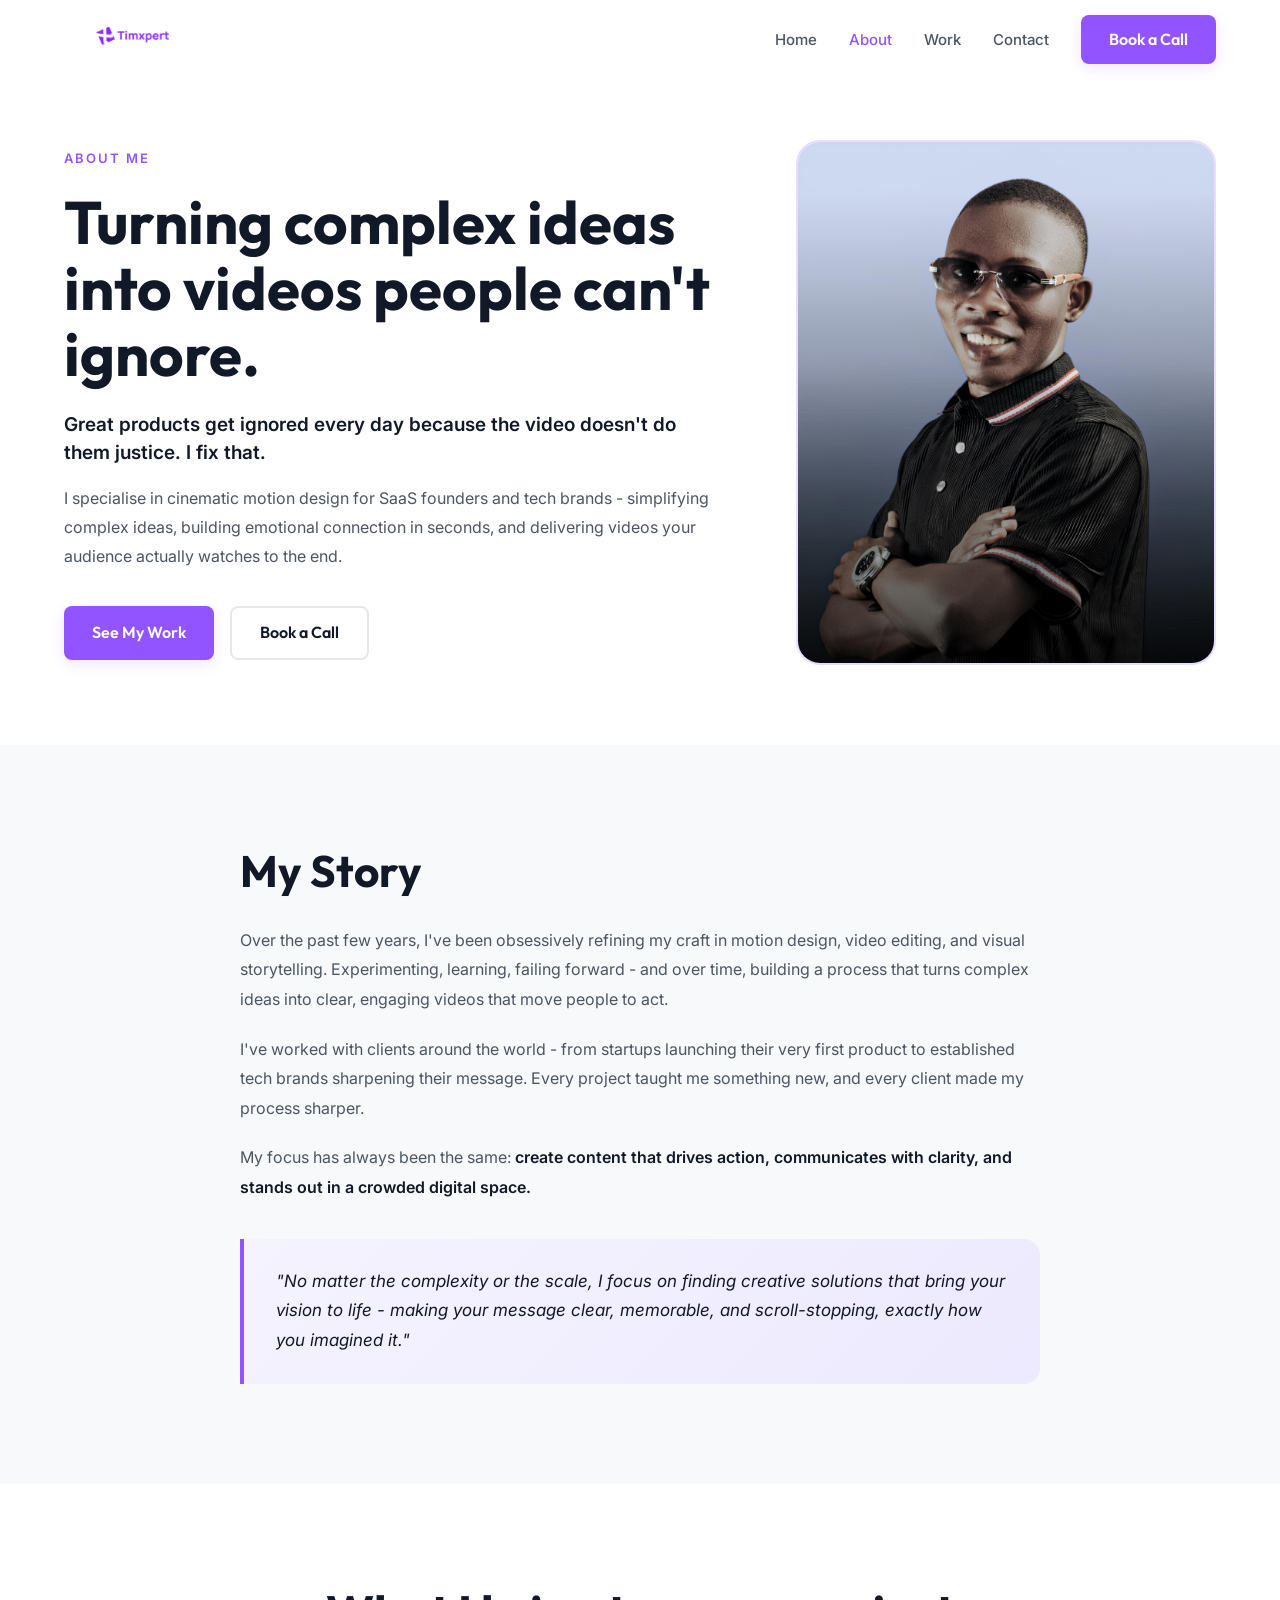
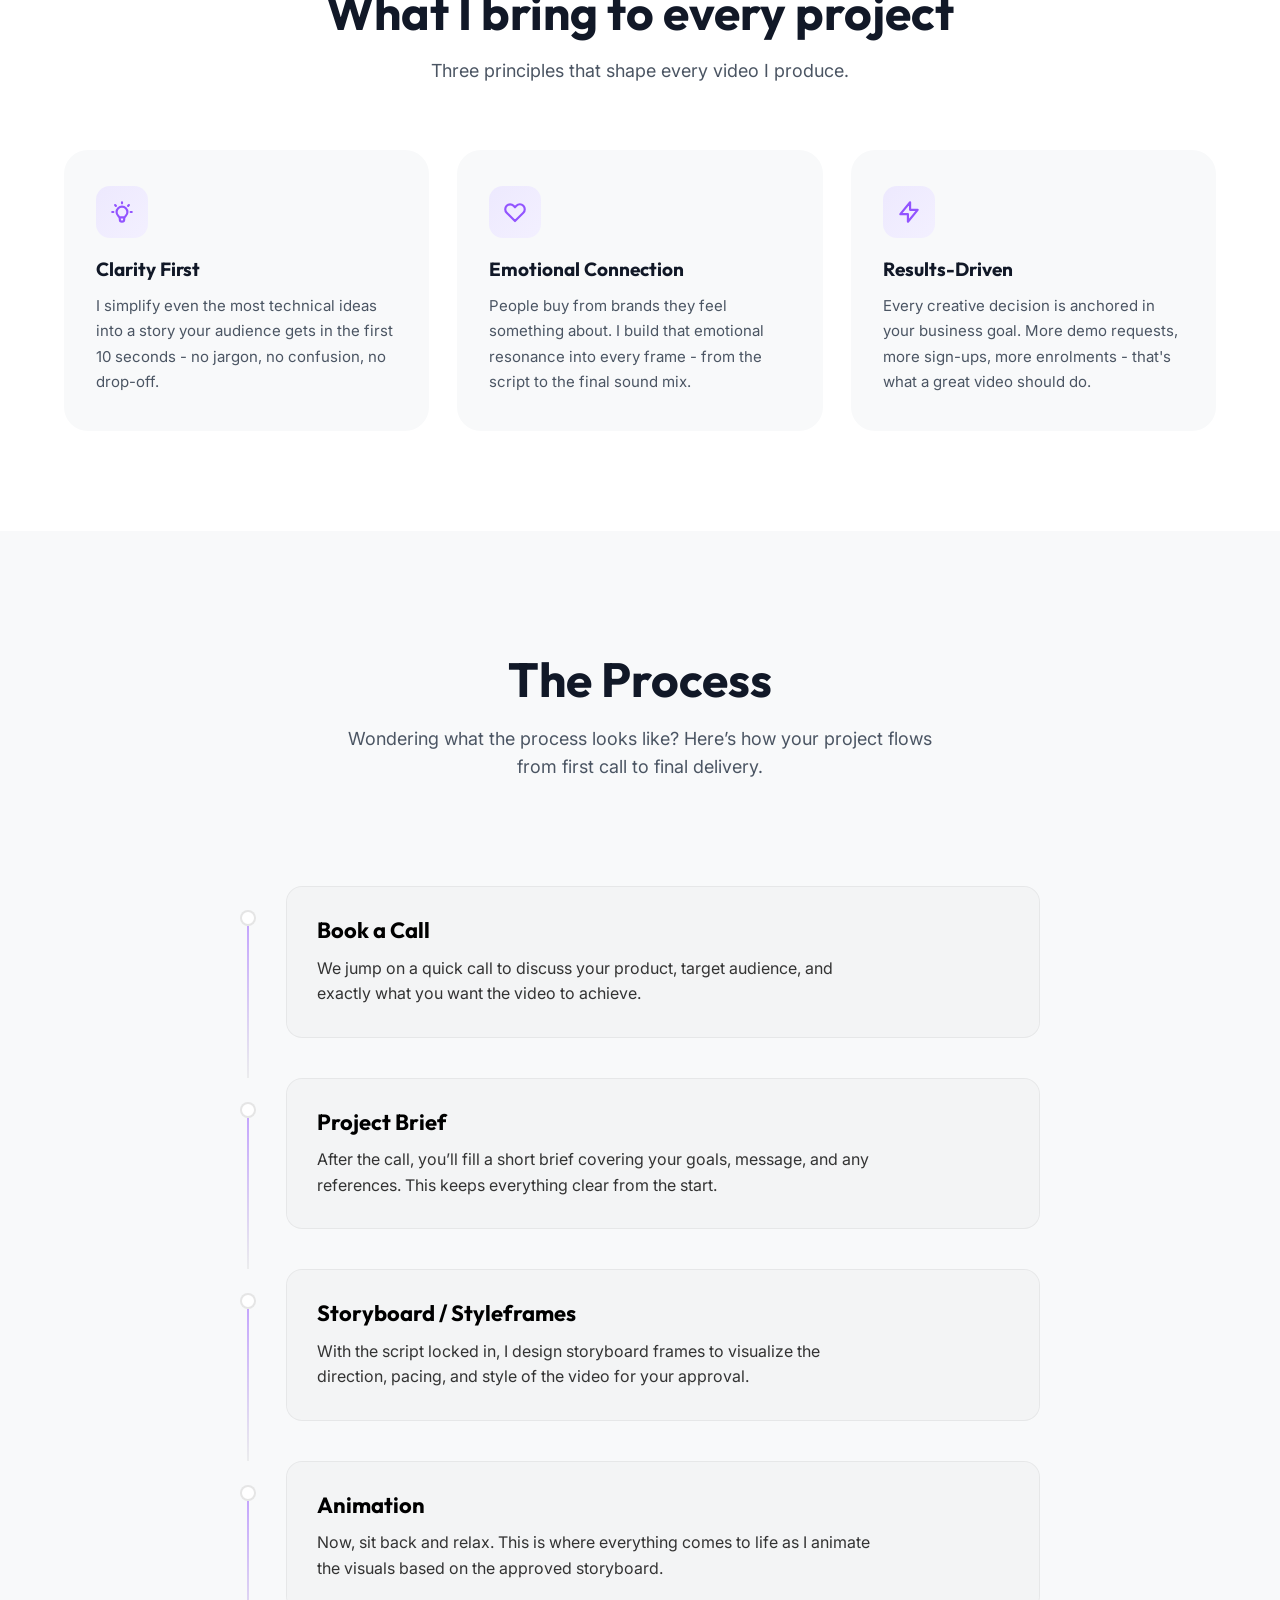
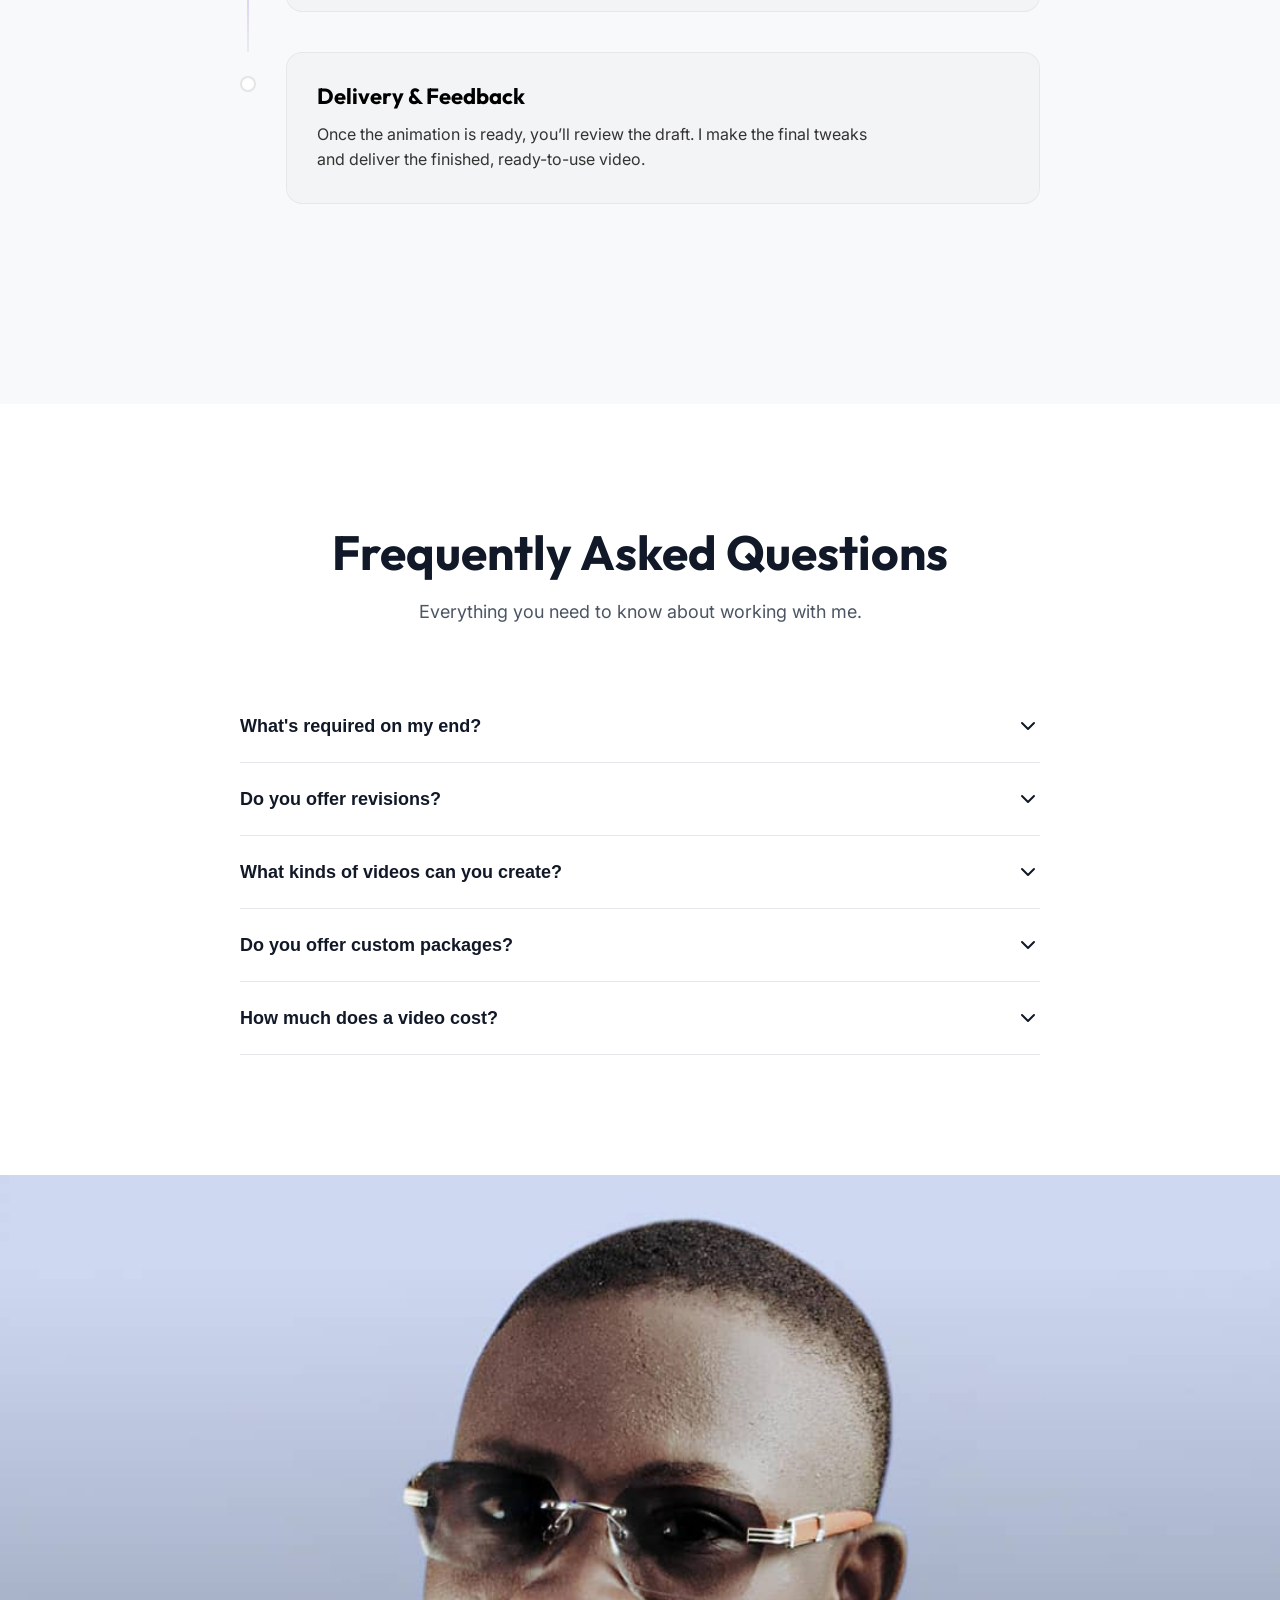
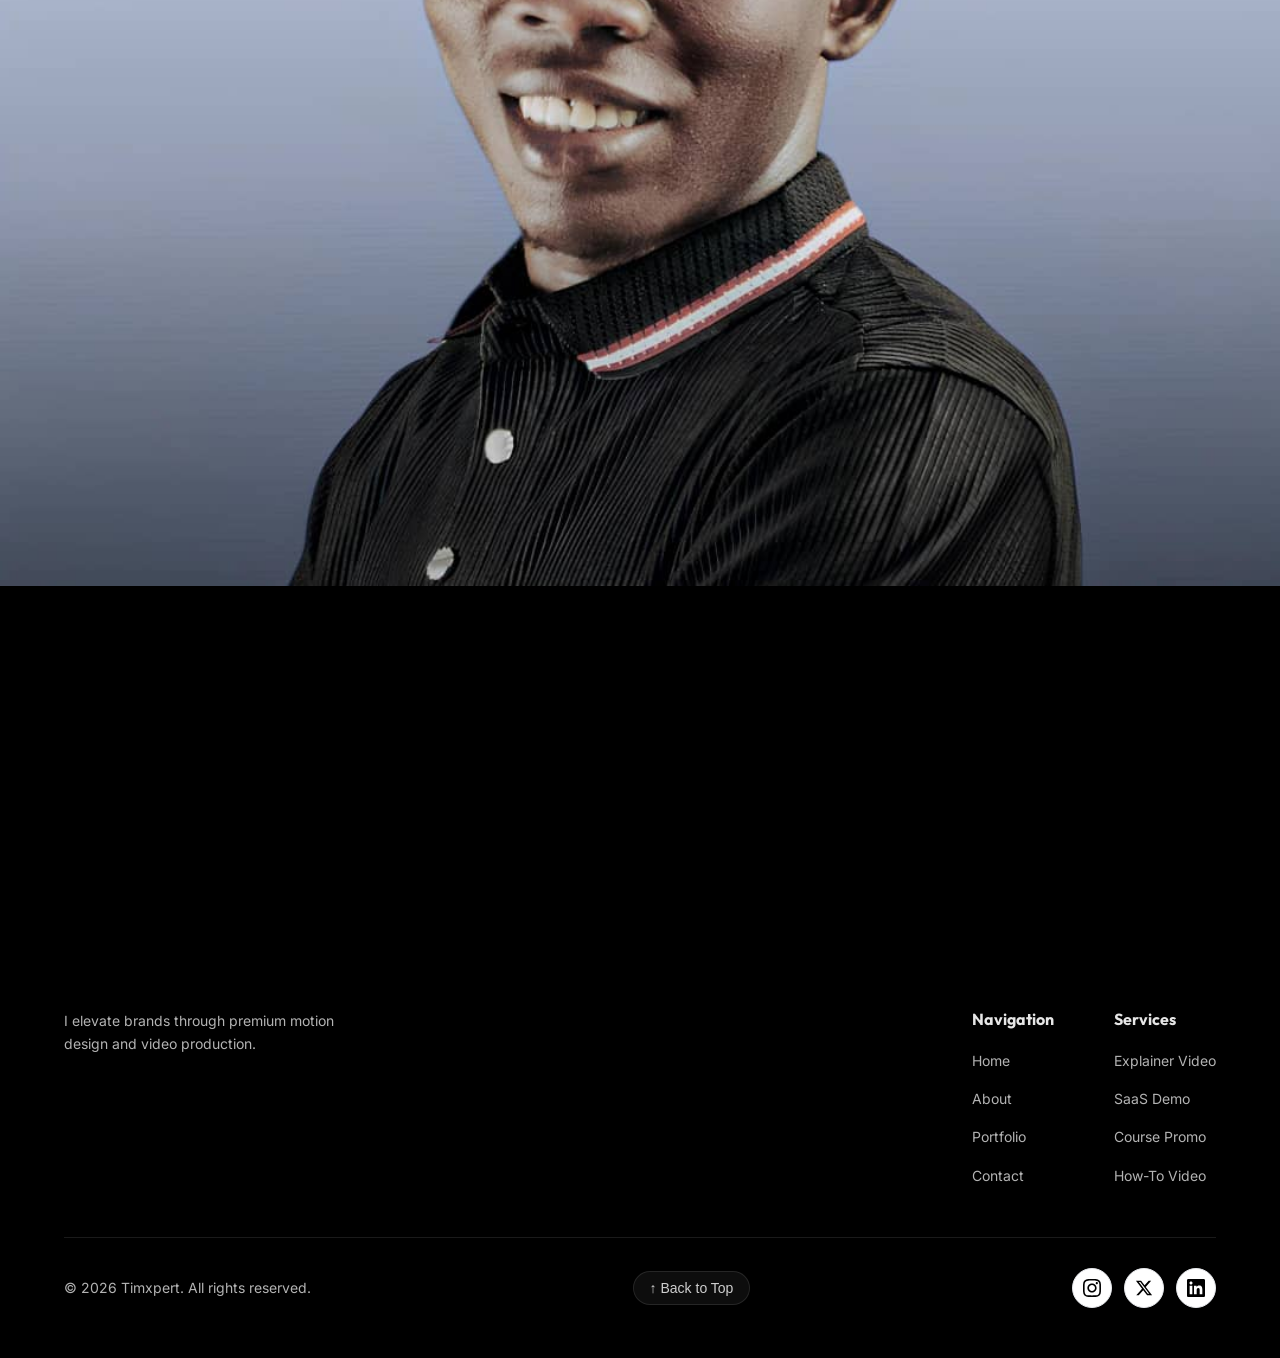
==== about.html @ 8e38a73e "hero, footer" ====
<!DOCTYPE html>
<html lang="en">
<head>
  <meta charset="UTF-8">
  <meta name="viewport" content="width=device-width, initial-scale=1.0">
  <meta name="description" content="About | Timxpert - I help SaaS founders and tech brands simplify their ideas through cinematic motion design.">
  <title>About | Timxpert</title>
  <link rel="preconnect" href="https://fonts.googleapis.com">
  <link rel="preconnect" href="https://fonts.gstatic.com" crossorigin>
  <link href="https://fonts.googleapis.com/css2?family=Inter:wght@300;400;500;600&family=Outfit:wght@400;500;700;800&display=swap" rel="stylesheet">
  <link rel="stylesheet" href="style.css">
  <link rel="stylesheet" href="about.css">
</head>
<body>

  <!-- Navigation -->
  <nav class="navbar">
    <div class="container nav-container">
      <a href="index.html" class="logo">
        <img src="assets/logo.png" alt="Timxpert" class="logo-img" onerror="this.style.display='none'; this.nextElementSibling.style.display='inline'">
        <span style="display:none">Tim<span class="text-accent">xpert</span></span>
      </a>
      <div class="nav-links">
        <a href="index.html" class="nav-link">Home</a>
        <a href="about.html" class="nav-link active">About</a>
        <a href="portfolio.html" class="nav-link">Work</a>
        <a href="index.html#contact" class="nav-link">Contact</a>
        <a href="https://cal.com/timxpert-bn7l0a/meet.google.com-sbx-njmp-gyq" target="_blank" rel="noopener" class="btn btn-primary">Book a Call</a>
      </div>
      <button class="nav-toggle" aria-label="Toggle navigation">
        <span></span><span></span><span></span>
      </button>
    </div>
  </nav>

  <!-- Mobile Nav -->
  <div class="mobile-nav-overlay">
    <div class="mobile-nav-links">
      <a href="index.html" class="nav-link">Home</a>
      <a href="about.html" class="nav-link active">About</a>
      <a href="portfolio.html" class="nav-link">Work</a>
      <a href="index.html#contact" class="nav-link">Contact</a>
      <a href="https://cal.com/timxpert-bn7l0a/meet.google.com-sbx-njmp-gyq" target="_blank" rel="noopener" class="btn btn-primary">Book a Call</a>
    </div>
  </div>

  <!-- ── Hero ── -->
  <section class="ab-hero">
    <div class="container">
      <div class="ab-hero__grid">

        <!-- Left: Copy -->
        <div class="ab-hero__left fade-in-up">
          <p class="ab-overline">About Me</p>
          <h1>Turning complex ideas into videos people can't ignore.</h1>
          <p class="ab-lead">Great products get ignored every day because the video doesn't do them justice. I fix that.</p>
          <p class="ab-body">I specialise in cinematic motion design for SaaS founders and tech brands - simplifying complex ideas, building emotional connection in seconds, and delivering videos your audience actually watches to the end.</p>
          <div class="ab-cta-row">
            <a href="portfolio.html" class="btn btn-primary">See My Work</a>
            <a href="https://cal.com/timxpert-bn7l0a/meet.google.com-sbx-njmp-gyq" target="_blank" rel="noopener" class="btn btn-outline">Book a Call</a>
          </div>
        </div>

        <!-- Right: Visual card -->
        <div class="ab-hero__right fade-in-up">
          <div class="ab-photo-frame">
            <img src="assets/me.jpeg" alt="Timothy Goodness" style="width: 100%; aspect-ratio: 4/5; object-fit: cover; border-radius: 24px; border: 2px solid rgba(146,84,255,0.2);">

          </div>
        </div>

      </div>
    </div>
  </section>

  <!-- ── Story Section ── -->
  <section class="ab-story">
    <div class="container">
      <div class="ab-story__grid">


        <!-- Story text -->
        <div class="ab-story__text fade-in-up">
          <h2>My Story</h2>

          <p>Over the past few years, I've been obsessively refining my craft in motion design, video editing, and visual storytelling. Experimenting, learning, failing forward - and over time, building a process that turns complex ideas into clear, engaging videos that move people to act.</p>

          <p>I've worked with clients around the world - from startups launching their very first product to established tech brands sharpening their message. Every project taught me something new, and every client made my process sharper.</p>

          <p>My focus has always been the same: <strong>create content that drives action, communicates with clarity, and stands out in a crowded digital space.</strong></p>

          <div class="ab-quote">
            <blockquote>"No matter the complexity or the scale, I focus on finding creative solutions that bring your vision to life - making your message clear, memorable, and scroll-stopping, exactly how you imagined it."</blockquote>
          </div>
        </div>

      </div>
    </div>
  </section>

  <!-- ── What I Bring ── -->
  <section class="ab-values">
    <div class="container">
      <div class="section-header fade-in-up">
        <h2>What I bring to every project</h2>
        <p>Three principles that shape every video I produce.</p>
      </div>
      <div class="ab-values__grid">

        <div class="ab-value-card fade-in-up">
          <div class="ab-value-icon">
            <svg xmlns="http://www.w3.org/2000/svg" fill="none" viewBox="0 0 24 24" stroke="currentColor" stroke-width="2"><path stroke-linecap="round" stroke-linejoin="round" d="M9.663 17h4.673M12 3v1m6.364 1.636l-.707.707M21 12h-1M4 12H3m3.343-5.657l-.707-.707m2.828 9.9a5 5 0 117.072 0l-.548.547A3.374 3.374 0 0014 18.469V19a2 2 0 11-4 0v-.531c0-.895-.356-1.754-.988-2.386l-.548-.547z"/></svg>
          </div>
          <h3>Clarity First</h3>
          <p>I simplify even the most technical ideas into a story your audience gets in the first 10 seconds - no jargon, no confusion, no drop-off.</p>
        </div>

        <div class="ab-value-card fade-in-up">
          <div class="ab-value-icon">
            <svg xmlns="http://www.w3.org/2000/svg" fill="none" viewBox="0 0 24 24" stroke="currentColor" stroke-width="2"><path stroke-linecap="round" stroke-linejoin="round" d="M4.318 6.318a4.5 4.5 0 000 6.364L12 20.364l7.682-7.682a4.5 4.5 0 00-6.364-6.364L12 7.636l-1.318-1.318a4.5 4.5 0 00-6.364 0z"/></svg>
          </div>
          <h3>Emotional Connection</h3>
          <p>People buy from brands they feel something about. I build that emotional resonance into every frame - from the script to the final sound mix.</p>
        </div>

        <div class="ab-value-card fade-in-up">
          <div class="ab-value-icon">
            <svg xmlns="http://www.w3.org/2000/svg" fill="none" viewBox="0 0 24 24" stroke="currentColor" stroke-width="2"><path stroke-linecap="round" stroke-linejoin="round" d="M13 10V3L4 14h7v7l9-11h-7z"/></svg>
          </div>
          <h3>Results-Driven</h3>
          <p>Every creative decision is anchored in your business goal. More demo requests, more sign-ups, more enrolments - that's what a great video should do.</p>
        </div>

      </div>
    </div>
  </section>

  <!-- ── Process ── -->
  <section class="section ab-process">
    <div class="container">
      <div class="section-header fade-in-up">
        <h2>The Process</h2>
        <p>Wondering what the process looks like? Here’s how your project flows from first call to final delivery.</p>
      </div>
      <div class="premium-process">
        <div class="process-step fade-in-up" style="animation-delay: 0.1s;">
          <div class="step-line"></div>
          <div class="step-dot"></div>
          <div class="step-content">
            <h3>Book a Call</h3>
            <p>We jump on a quick call to discuss your product, target audience, and exactly what you want the video to achieve.</p>
          </div>
        </div>
        <div class="process-step fade-in-up" style="animation-delay: 0.2s;">
          <div class="step-line"></div>
          <div class="step-dot"></div>
          <div class="step-content">
            <h3>Project Brief</h3>
            <p>After the call, you’ll fill a short brief covering your goals, message, and any references. This keeps everything clear from the start.</p>
          </div>
        </div>
        <div class="process-step fade-in-up" style="animation-delay: 0.3s;">
          <div class="step-line"></div>
          <div class="step-dot"></div>
          <div class="step-content">
            <h3>Storyboard / Styleframes</h3>
            <p>With the script locked in, I design storyboard frames to visualize the direction, pacing, and style of the video for your approval.</p>
          </div>
        </div>
        <div class="process-step fade-in-up" style="animation-delay: 0.4s;">
          <div class="step-line"></div>
          <div class="step-dot"></div>
          <div class="step-content">
            <h3>Animation</h3>
            <p>Now, sit back and relax. This is where everything comes to life as I animate the visuals based on the approved storyboard.</p>
          </div>
        </div>
        <div class="process-step fade-in-up" style="animation-delay: 0.5s;">
          <div class="step-line" style="display: none;"></div>
          <div class="step-dot"></div>
          <div class="step-content">
            <h3>Delivery & Feedback</h3>
            <p>Once the animation is ready, you’ll review the draft. I make the final tweaks and deliver the finished, ready-to-use video.</p>
          </div>
        </div>
      </div>
    </div>
  </section>

  <!-- ======================== FAQ ======================== -->
  <section class="section faq-section" id="faq">
    <div class="container">
      <div class="section-header fade-in-up">
        <h2>Frequently Asked Questions</h2>
        <p>Everything you need to know about working with me.</p>
      </div>
      <div class="faq-accordion fade-in-up">
        
        <div class="faq-item">
          <button class="faq-question">
            <span>What's required on my end?</span>
            <svg xmlns="http://www.w3.org/2000/svg" viewBox="0 0 24 24" fill="none" stroke="currentColor" stroke-width="2" stroke-linecap="round" stroke-linejoin="round" class="faq-icon"><polyline points="6 9 12 15 18 9"></polyline></svg>
          </button>
          <div class="faq-answer">
            <ul>
              <li>Brand guidelines (logo, fonts, colors, etc.)</li>
              <li>Figma files including necessary UI elements</li>
              <li>Clear feedback during reviews</li>
              <li>Video references (if you have specific styles in mind)</li>
            </ul>
          </div>
        </div>

        <div class="faq-item">
          <button class="faq-question">
            <span>Do you offer revisions?</span>
            <svg xmlns="http://www.w3.org/2000/svg" viewBox="0 0 24 24" fill="none" stroke="currentColor" stroke-width="2" stroke-linecap="round" stroke-linejoin="round" class="faq-icon"><polyline points="6 9 12 15 18 9"></polyline></svg>
          </button>
          <div class="faq-answer">
            <p>Yes! I believe in collaboration and refining the work to match your vision. Each project includes a set number of revision rounds, which we’ll define in the project scope.</p>
          </div>
        </div>

        <div class="faq-item">
          <button class="faq-question">
            <span>What kinds of videos can you create?</span>
            <svg xmlns="http://www.w3.org/2000/svg" viewBox="0 0 24 24" fill="none" stroke="currentColor" stroke-width="2" stroke-linecap="round" stroke-linejoin="round" class="faq-icon"><polyline points="6 9 12 15 18 9"></polyline></svg>
          </button>
          <div class="faq-answer">
            <p>I work on a variety of videos, but some of the most requested are:</p>
            <ul>
              <li>Explainer videos</li>
              <li>Product demos</li>
              <li>Product launches</li>
              <li>Course promos</li>
              <li>How-to videos</li>
            </ul>
          </div>
        </div>

        <div class="faq-item">
          <button class="faq-question">
            <span>Do you offer custom packages?</span>
            <svg xmlns="http://www.w3.org/2000/svg" viewBox="0 0 24 24" fill="none" stroke="currentColor" stroke-width="2" stroke-linecap="round" stroke-linejoin="round" class="faq-icon"><polyline points="6 9 12 15 18 9"></polyline></svg>
          </button>
          <div class="faq-answer">
            <p>Absolutely. For projects with 3+ videos or ongoing collaboration, I offer custom packages designed around your needs. Reach out to me and I'll build something that works for you.</p>
          </div>
        </div>

        <div class="faq-item">
          <button class="faq-question">
            <span>How much does a video cost?</span>
            <svg xmlns="http://www.w3.org/2000/svg" viewBox="0 0 24 24" fill="none" stroke="currentColor" stroke-width="2" stroke-linecap="round" stroke-linejoin="round" class="faq-icon"><polyline points="6 9 12 15 18 9"></polyline></svg>
          </button>
          <div class="faq-answer">
            <p>Every project is different. Most clients invest between $200 and $500 depending on deliverables and turnaround. You'll get a transparent quote after our first call, no surprises.</p>
          </div>
        </div>

      </div>
    </div>
  </section>


  <!-- ======================== NEW UNIFIED FOOTER ======================== -->
  <footer id="contact" style="background-color: #000000; padding-bottom: 50px; text-align: center; position: relative;">

    <!-- Big Profile Image (Pan Effect) -->
    <div class="fade-in-up" style="width: 100%; position: relative; overflow: hidden; margin-bottom: 80px; background-color: #000000;">
      <img src="assets/footer%20image.jpeg" alt="Timothy" class="footer-me-img" loading="lazy"
        style="width: 100%; height: auto; display: block; transform-origin: center; will-change: transform;">
    </div>

    <div class="container" style="background-color: #000000; position: relative; z-index: 10;">

      <!-- CTA Text -->
      <h2 class="fade-in-up"
        style="font-size: clamp(36px, 5vw, 64px); letter-spacing: -0.02em; margin-bottom: 16px; color: rgba(255,255,255,0.9);">
        Let's make some magic</h2>
      <p class="fade-in-up"
        style="font-size: 18px; color: rgba(255,255,255,0.7); max-width: 600px; margin: 0 auto 40px; line-height: 1.6;">
        Have a product worth showing? Let's make a video that gets it the attention it deserves.
      </p>

      <a href="https://cal.com/timxpert-bn7l0a/meet.google.com-sbx-njmp-gyq" target="_blank" rel="noopener"
        class="btn btn-primary fade-in-up"
        style="font-size: 16px; padding: 14px 32px; margin-bottom: 100px; display: inline-flex;">Book a Call</a>

      <!-- Footer Links / Bottom row -->
      <div class="footer-bottom-flex"
        style="display: flex; justify-content: space-between; align-items: flex-start; text-align: left; flex-wrap: wrap; gap: 40px;">

        <div class="footer-brand" style="flex: 1; min-width: 250px;">

          <p style="color: rgba(255,255,255,0.7); font-size: 14px; max-width: 300px;">I elevate brands through premium
            motion design and video production.</p>
        </div>

        <div style="display: flex; gap: 60px; flex-wrap: wrap;">
          <div class="footer-links-col">
            <h4 class="footer-heading" style="font-size: 16px; margin-bottom: 20px; color: rgba(255,255,255,0.9);">
              Navigation</h4>
            <div class="footer-links" style="display: flex; flex-direction: column; gap: 16px; font-size: 14px;">
              <a href="index.html" style="color: rgba(255,255,255,0.7); text-decoration: none; transition: color 0.2s;">Home</a>
              <a href="about.html" style="color: rgba(255,255,255,0.7); text-decoration: none; transition: color 0.2s;">About</a>
              <a href="portfolio.html" style="color: rgba(255,255,255,0.7); text-decoration: none; transition: color 0.2s;">Portfolio</a>
              <a href="index.html#contact" style="color: rgba(255,255,255,0.7); text-decoration: none; transition: color 0.2s;">Contact</a>
            </div>
          </div>
          <div class="footer-links-col">
            <h4 class="footer-heading" style="font-size: 16px; margin-bottom: 20px; color: rgba(255,255,255,0.9);">
              Services</h4>
            <div class="footer-links" style="display: flex; flex-direction: column; gap: 16px; font-size: 14px;">
              <a href="index.html#services" style="color: rgba(255,255,255,0.7); text-decoration: none; transition: color 0.2s;">Explainer Video</a>
              <a href="index.html#services" style="color: rgba(255,255,255,0.7); text-decoration: none; transition: color 0.2s;">SaaS Demo</a>
              <a href="index.html#services" style="color: rgba(255,255,255,0.7); text-decoration: none; transition: color 0.2s;">Course Promo</a>
              <a href="index.html#services" style="color: rgba(255,255,255,0.7); text-decoration: none; transition: color 0.2s;">How-To Video</a>
            </div>
          </div>
        </div>

      </div>

      <!-- Copyright and Socials and Back to top -->
      <div style="display: flex; justify-content: space-between; align-items: center; margin-top: 50px; padding-top: 30px; flex-wrap: wrap; gap: 20px; border-top: 1px solid rgba(255,255,255,0.1);">
        <p style="color: rgba(255,255,255,0.7); font-size: 14px; margin: 0;">&copy; 2026 Timxpert. All rights reserved.</p>
        
        <button onclick="window.scrollTo({top: 0, behavior: 'smooth'})" 
          style="background: rgba(255,255,255,0.05); border: 1px solid rgba(255,255,255,0.1); color: rgba(255,255,255,0.8); padding: 8px 16px; border-radius: 20px; cursor: pointer; font-size: 14px; transition: all 0.3s; margin: 0 auto;"
          onmouseover="this.style.background='rgba(255,255,255,0.1)'; this.style.color='#fff';" 
          onmouseout="this.style.background='rgba(255,255,255,0.05)'; this.style.color='rgba(255,255,255,0.8)';">
          &uarr; Back to Top
        </button>

        <div class="social-links" style="margin-top: 0; display: flex; gap: 12px;">
          <a href="https://www.instagram.com/timxpert?igsh=cHU3aTluOXQ3M2Jj" target="_blank" rel="noopener" class="social-link" style="width: 40px; height: 40px; border-radius: 50%; background: #ffffff; border: 1px solid var(--border-color); display: flex; align-items: center; justify-content: center; color: #000000; transition: all 0.3s;">
            <svg xmlns="http://www.w3.org/2000/svg" viewBox="0 0 24 24" fill="currentColor" style="width: 18px; height: 18px;"><path d="M12 2.163c3.204 0 3.584.012 4.85.07 3.252.148 4.771 1.691 4.919 4.919.058 1.265.069 1.645.069 4.849 0 3.205-.012 3.584-.069 4.849-.149 3.225-1.664 4.771-4.919 4.919-1.266.058-1.644.07-4.85.07-3.204 0-3.584-.012-4.849-.07-3.26-.149-4.771-1.699-4.919-4.92-.058-1.265-.07-1.644-.07-4.849 0-3.204.013-3.583.07-4.849.149-3.227 1.664-4.771 4.919-4.919 1.266-.057 1.645-.069 4.849-.069zm0-2.163c-3.259 0-3.667.014-4.947.072-4.358.2-6.78 2.618-6.98 6.98-.059 1.281-.073 1.689-.073 4.948 0 3.259.014 3.668.072 4.948.2 4.358 2.618 6.78 6.98 6.98 1.281.058 1.689.072 4.948.072 3.259 0 3.668-.014 4.948-.072 4.354-.2 6.782-2.618 6.979-6.98.059-1.28.073-1.689.073-4.948 0-3.259-.014-3.667-.072-4.947-.196-4.354-2.617-6.78-6.979-6.98-1.281-.059-1.69-.073-4.949-.073zm0 5.838c-3.403 0-6.162 2.759-6.162 6.162s2.759 6.163 6.162 6.163 6.162-2.759 6.162-6.163c0-3.403-2.759-6.162-6.162-6.162zm0 10.162c-2.209 0-4-1.79-4-4 0-2.209 1.791-4 4-4s4 1.791 4 4c0 2.21-1.791 4-4 4zm6.406-11.845c-.796 0-1.441.645-1.441 1.44s.645 1.44 1.441 1.44c.795 0 1.439-.645 1.439-1.44s-.644-1.44-1.439-1.44z"/></svg>
          </a>
          <a href="https://x.com/timxpert" target="_blank" rel="noopener" class="social-link" style="width: 40px; height: 40px; border-radius: 50%; background: #ffffff; border: 1px solid var(--border-color); display: flex; align-items: center; justify-content: center; color: #000000; transition: all 0.3s;">
            <svg xmlns="http://www.w3.org/2000/svg" viewBox="0 0 24 24" fill="currentColor" style="width: 18px; height: 18px;"><path d="M18.244 2.25h3.308l-7.227 8.26 8.502 11.24H16.17l-5.214-6.817L4.99 21.75H1.68l7.73-8.835L1.254 2.25H8.08l4.713 6.231zm-1.161 17.52h1.833L7.084 4.126H5.117z"/></svg>
          </a>
          <a href="https://www.linkedin.com/in/timothy-goodness-367708274" target="_blank" rel="noopener" class="social-link" style="width: 40px; height: 40px; border-radius: 50%; background: #ffffff; border: 1px solid var(--border-color); display: flex; align-items: center; justify-content: center; color: #000000; transition: all 0.3s;">
            <svg xmlns="http://www.w3.org/2000/svg" viewBox="0 0 24 24" fill="currentColor" style="width: 18px; height: 18px;"><path d="M20.447 20.452h-3.554v-5.569c0-1.328-.027-3.037-1.852-3.037-1.853 0-2.136 1.445-2.136 2.939v5.667H9.351V9h3.414v1.561h.046c.477-.9 1.637-1.85 3.37-1.85 3.601 0 4.267 2.37 4.267 5.455v6.286zM5.337 7.433c-1.144 0-2.063-.926-2.063-2.065 0-1.138.92-2.063 2.063-2.063 1.14 0 2.064.925 2.064 2.063 0 1.139-.925 2.065-2.064 2.065zm1.782 13.019H3.555V9h3.564v11.452zM22.225 0H1.771C.792 0 0 .774 0 1.729v20.542C0 23.227.792 24 1.771 24h20.451C23.2 24 24 23.227 24 22.271V1.729C24 .774 23.2 0 22.222 0h.003z"/></svg>
          </a>
        </div>
      </div>
    </div>
  </footer>

  <script src="script.js"></script>
</body>
</html>
---- style.css ----
:root {
  /* Colors - Light Theme with Purple Accents */
  --bg-primary: #ffffff;
  --bg-secondary: #f8f9fa;
  --bg-tertiary: #f1f3f5;
  --text-primary: #111827;
  --text-secondary: #4b5563;
  --text-muted: #6b7280;
  
  --accent-purple: #9254FF;
  --accent-purple-light: #B47DFF;
  --accent-purple-dark: #6D28D9;
  --accent-glow: rgba(146, 84, 255, 0.15);
  
  --border-color: #e5e7eb;

  /* Typography */
  --font-body: 'Inter', sans-serif;
  --font-heading: 'Outfit', sans-serif;
  
  /* Dimensions & Spacing */
  --nav-height: 80px;
  --container-max-width: 1200px;
  --border-radius-sm: 8px;
  --border-radius-md: 12px;
  --border-radius-lg: 24px;
  
  /* Transitions */
  --transition-fast: 0.2s ease;
  --transition-normal: 0.3s ease;
}

* {
  margin: 0;
  padding: 0;
  box-sizing: border-box;
}

html {
  scroll-behavior: smooth;
}

body {
  font-family: var(--font-body);
  background-color: var(--bg-primary);
  color: var(--text-primary);
  line-height: 1.6;
  overflow-x: hidden;
}

a {
  text-decoration: none;
  color: inherit;
}

img {
  max-width: 100%;
  display: block;
}

ul {
  list-style: none;
}

/* Typography Utilities */
h1, h2, h3, h4, h5, h6 {
  font-family: var(--font-heading);
  font-weight: 700;
  line-height: 1.2;
  color: var(--text-primary);
}

.text-accent {
  color: var(--accent-purple);
}

/* Layout Utilities */
.container {
  max-width: var(--container-max-width);
  margin: 0 auto;
  padding: 0 24px;
}

.section {
  padding: 80px 0;
}

@media (min-width: 768px) {
  .section {
    padding: 120px 0;
  }
}

/* Buttons */
.btn {
  display: inline-flex;
  align-items: center;
  justify-content: center;
  padding: 12px 28px;
  border-radius: 8px;
  font-family: var(--font-heading);
  font-weight: 600;
  font-size: 16px;
  cursor: pointer;
  transition: all var(--transition-normal);
  border: none;
  gap: 8px;
}

.btn-primary {
  background-color: var(--accent-purple);
  color: #ffffff;
  box-shadow: 0 4px 14px var(--accent-glow);
}

.btn-primary:hover {
  background-color: var(--accent-purple-dark);
  transform: translateY(-2px);
  box-shadow: 0 6px 20px rgba(109, 40, 217, 0.25);
}

.btn-outline {
  background-color: transparent;
  color: var(--text-primary);
  border: 2px solid var(--border-color);
}

.btn-outline:hover {
  border-color: var(--accent-purple);
  color: var(--accent-purple);
}

/* Navigation */
.navbar {
  position: fixed;
  top: 0;
  left: 0;
  width: 100%;
  height: var(--nav-height);
  background-color: rgba(255, 255, 255, 0.85);
  backdrop-filter: blur(12px);
  z-index: 1000;
  border-bottom: 1px solid transparent;
  transition: all var(--transition-normal);
}

.navbar.scrolled {
  border-bottom-color: var(--border-color);
  box-shadow: 0 4px 20px rgba(0, 0, 0, 0.05);
}

.nav-container {
  display: flex;
  justify-content: space-between;
  align-items: center;
  height: 100%;
}

.logo {
  font-family: var(--font-heading);
  font-weight: 800;
  font-size: 24px;
  color: var(--text-primary);
  display: flex;
  align-items: center;
  gap: 8px;
}

.logo-img {
  height: 140px;
  width: auto;
  display: block;
  object-fit: contain;
  margin: -50px 0;
}

/* On dark portfolio footer — brighten so logo stays readable */
.footer--dark .logo-img,
.footer .logo--light .logo-img {
  filter: brightness(10) saturate(0);
}

.nav-links {
  display: flex;
  gap: 32px;
  align-items: center;
}

.nav-link {
  font-weight: 500;
  color: var(--text-secondary);
  transition: color var(--transition-fast);
  font-size: 15px;
}

.nav-link:hover, .nav-link.active {
  color: var(--accent-purple);
}

.nav-toggle {
  display: none;
  background: none;
  border: none;
  cursor: pointer;
  width: 24px;
  height: 24px;
  position: relative;
  z-index: 1001;
}

.nav-toggle span {
  display: block;
  width: 100%;
  height: 2px;
  background-color: var(--text-primary);
  transition: all var(--transition-normal);
  position: absolute;
}

.nav-toggle span:nth-child(1) { top: 4px; }
.nav-toggle span:nth-child(2) { top: 11px; }
.nav-toggle span:nth-child(3) { top: 18px; }

.nav-toggle.open span:nth-child(1) {
  top: 11px;
  transform: rotate(45deg);
}

.nav-toggle.open span:nth-child(2) {
  opacity: 0;
}

.nav-toggle.open span:nth-child(3) {
  top: 11px;
  transform: rotate(-45deg);
}

/* Mobile Nav Overlay */
.mobile-nav-overlay {
  position: fixed;
  top: 0;
  left: 0;
  width: 100%;
  height: 100vh;
  background-color: var(--bg-primary);
  z-index: 999;
  display: flex;
  flex-direction: column;
  justify-content: center;
  align-items: center;
  opacity: 0;
  pointer-events: none;
  transition: opacity var(--transition-normal);
}

.mobile-nav-overlay.open {
  opacity: 1;
  pointer-events: auto;
}

.mobile-nav-links {
  display: flex;
  flex-direction: column;
  gap: 32px;
  text-align: center;
}

.mobile-nav-links .nav-link {
  font-size: 24px;
  font-family: var(--font-heading);
}

@media (max-width: 768px) {
  .nav-links {
    display: none;
  }
  .nav-toggle {
    display: block;
  }
}

/* ============================================================
   HERO — Split Screen
   ============================================================ */
.hero-split {
  min-height: 100vh;
  display: flex;
  align-items: center;
  padding-top: var(--nav-height);
  position: relative;
  overflow: hidden;
}

.hero-glow-blob {
  position: absolute;
  top: -100px;
  right: -100px;
  width: 600px;
  height: 600px;
  background: radial-gradient(circle, rgba(146,84,255,0.18) 0%, transparent 70%);
  border-radius: 50%;
  pointer-events: none;
  z-index: 0;
}

.hero-split-grid {
  display: grid;
  grid-template-columns: 1fr 1fr;
  gap: 60px;
  align-items: center;
  position: relative;
  z-index: 1;
  padding-top: 40px;
  padding-bottom: 60px;
}

@media (max-width: 900px) {
  .hero-split-grid {
    grid-template-columns: 1fr;
    text-align: center;
  }
  .hero-cta { justify-content: center; }
  .hero-stats { justify-content: center; }
  .hero-right { display: none; }
}

.hero-tag {
  display: inline-block;
  padding: 6px 16px;
  background-color: rgba(146,84,255,0.1);
  border: 1px solid rgba(146,84,255,0.25);
  border-radius: 100px;
  font-size: 13px;
  font-weight: 600;
  color: var(--accent-purple);
  letter-spacing: 0.5px;
  margin-bottom: 24px;
  text-transform: uppercase;
}

.hero-left h1 {
  font-size: clamp(40px, 5vw, 68px);
  letter-spacing: -0.03em;
  line-height: 1.1;
  margin-bottom: 20px;
}

.hero-left p {
  font-size: 18px;
  color: var(--text-secondary);
  margin-bottom: 36px;
  max-width: 480px;
  line-height: 1.7;
}

.hero-cta {
  display: flex;
  gap: 16px;
  margin-bottom: 48px;
  flex-wrap: wrap;
}

/* Hero Stats */
.hero-stats {
  display: flex;
  align-items: center;
  gap: 24px;
  flex-wrap: wrap;
}

.hero-stat { text-align: left; }

.stat-num {
  display: block;
  font-family: var(--font-heading);
  font-size: 28px;
  font-weight: 800;
  color: var(--text-primary);
  line-height: 1;
}

.stat-label {
  font-size: 13px;
  color: var(--text-muted);
  margin-top: 4px;
  display: block;
}

.hero-stat-divider {
  width: 1px;
  height: 40px;
  background: var(--border-color);
}

/* Hero Right Visual */
.hero-right {
  display: flex;
  justify-content: center;
  align-items: center;
}

.hero-visual-frame {
  position: relative;
  width: 100%;
  max-width: 480px;
}

.hero-video-thumb {
  width: 100%;
  aspect-ratio: 16/9;
  background: linear-gradient(135deg, #1e1b4b 0%, #4c1d95 50%, #7c3aed 100%);
  border-radius: var(--border-radius-lg);
  display: flex;
  flex-direction: column;
  align-items: center;
  justify-content: center;
  gap: 16px;
  box-shadow: 0 30px 60px rgba(109,40,217,0.3), 0 0 0 1px rgba(255,255,255,0.05);
  position: relative;
  overflow: hidden;
}

/* ============================================================
   REEL FRAME — Auto-cycling animation preview
   ============================================================ */
.reel-frame {
  width: 100%;
  aspect-ratio: 16/9;
  border-radius: var(--border-radius-lg);
  overflow: hidden;
  position: relative;
  box-shadow: 0 32px 64px rgba(0,0,0,0.3), 0 0 0 1px rgba(255,255,255,0.06);
}

/* Scenes */
.reel-scene {
  position: absolute;
  inset: 0;
  opacity: 0;
  transition: opacity 0.8s ease;
}

.reel-scene--active {
  opacity: 1;
}

.reel-bg {
  position: absolute;
  inset: 0;
}

/* Animated elements base */
.reel-anim {
  position: absolute;
  inset: 0;
  overflow: hidden;
}

/* Scene 1 — Bars (analytics) */
.ra-bar {
  position: absolute;
  bottom: 30%;
  width: 12%;
  border-radius: 6px 6px 0 0;
  background: rgba(255,255,255,0.3);
  animation: barGrow 2s ease-in-out infinite alternate;
}
.ra-bar--1 { left: 15%; height: 40%; animation-delay: 0s; background: rgba(196,181,253,0.6); }
.ra-bar--2 { left: 30%; height: 65%; animation-delay: 0.2s; background: rgba(167,139,250,0.7); }
.ra-bar--3 { left: 45%; height: 50%; animation-delay: 0.4s; background: rgba(139,92,246,0.8); }
.ra-bar--4 { left: 60%; height: 80%; animation-delay: 0.1s; background: rgba(109,40,217,0.9); }
.ra-circle {
  position: absolute;
  top: 15%;
  right: 15%;
  width: 60px;
  height: 60px;
  border: 3px solid rgba(196,181,253,0.5);
  border-radius: 50%;
  animation: spinSlow 8s linear infinite;
}
@keyframes barGrow {
  0%   { transform: scaleY(0.6); }
  100% { transform: scaleY(1); }
}
@keyframes spinSlow {
  to { transform: rotate(360deg); }
}

/* Scene 2 — Lines (explainer) */
.ra-line {
  position: absolute;
  left: 10%;
  height: 3px;
  border-radius: 2px;
  background: rgba(255,255,255,0.4);
  animation: lineSlide 2.4s ease-in-out infinite alternate;
}
.ra-line--1 { top: 30%; width: 60%; animation-delay: 0s; }
.ra-line--2 { top: 45%; width: 40%; animation-delay: 0.3s; background: rgba(110,231,183,0.7); }
.ra-line--3 { top: 60%; width: 50%; animation-delay: 0.6s; }
.ra-dot {
  position: absolute;
  width: 14px;
  height: 14px;
  border-radius: 50%;
  background: rgba(52,211,153,0.8);
  animation: pulse 1.8s ease-in-out infinite;
}
.ra-dot--1 { top: 28%; left: 68%; animation-delay: 0s; }
.ra-dot--2 { top: 58%; left: 58%; animation-delay: 0.5s; background: rgba(167,243,208,0.9); }
@keyframes lineSlide {
  0%   { transform: translateX(-10px); opacity: 0.5; }
  100% { transform: translateX(0); opacity: 1; }
}
@keyframes pulse {
  0%,100% { transform: scale(1); opacity: 0.8; }
  50%      { transform: scale(1.3); opacity: 1; }
}

/* Scene 3 — Cards (SaaS) */
.ra-card {
  position: absolute;
  border-radius: 10px;
  background: rgba(255,255,255,0.12);
  border: 1px solid rgba(255,255,255,0.2);
  animation: cardFloat 3s ease-in-out infinite alternate;
}
.ra-card--1 { width: 55%; height: 35%; top: 12%; left: 8%; animation-delay: 0s; }
.ra-card--2 { width: 40%; height: 25%; top: 55%; left: 12%; animation-delay: 0.4s; }
.ra-card--3 { width: 30%; height: 40%; top: 25%; right: 8%; animation-delay: 0.2s; }
@keyframes cardFloat {
  0%   { transform: translateY(0); }
  100% { transform: translateY(-8px); }
}

/* Scene 4 — Rings (course) */
.ra-ring {
  position: absolute;
  border-radius: 50%;
  border: 3px solid rgba(255,255,255,0.25);
  animation: ringExpand 3s ease-out infinite;
}
.ra-ring--1 { width: 120px; height: 120px; top: 50%; left: 50%; transform: translate(-50%,-50%); animation-delay: 0s; }
.ra-ring--2 { width: 80px; height: 80px; top: 50%; left: 50%; transform: translate(-50%,-50%); animation-delay: 0.4s; border-color: rgba(249,168,212,0.5); }
.ra-star {
  position: absolute;
  top: 50%;
  left: 50%;
  transform: translate(-50%,-50%);
  width: 36px;
  height: 36px;
  background: rgba(255,255,255,0.9);
  clip-path: polygon(50% 0%,61% 35%,98% 35%,68% 57%,79% 91%,50% 70%,21% 91%,32% 57%,2% 35%,39% 35%);
  animation: starSpin 4s linear infinite;
}
@keyframes ringExpand {
  0%   { transform: translate(-50%,-50%) scale(0.8); opacity: 1; }
  100% { transform: translate(-50%,-50%) scale(1.3); opacity: 0.3; }
}
@keyframes starSpin {
  to { transform: translate(-50%,-50%) rotate(360deg); }
}

/* Scene 5 — Waves (reel) */
.ra-wave {
  position: absolute;
  width: 200%;
  height: 100px;
  border-radius: 40%;
  background: rgba(255,255,255,0.08);
  animation: waveMove 4s ease-in-out infinite;
}
.ra-wave--1 { bottom: 10%; left: -50%; animation-delay: 0s; }
.ra-wave--2 { bottom: 20%; left: -50%; animation-delay: 1s; background: rgba(251,191,36,0.12); }
@keyframes waveMove {
  0%,100% { transform: translateX(0) rotate(-3deg); }
  50%      { transform: translateX(5%) rotate(3deg); }
}

/* Reel UI overlay */
.reel-ui {
  position: absolute;
  inset: 0;
  z-index: 10;
  display: flex;
  flex-direction: column;
  justify-content: flex-end;
  padding: 20px 24px;
  background: linear-gradient(to top, rgba(0,0,0,0.5) 0%, transparent 50%);
}

.reel-label {
  color: rgba(255,255,255,0.9);
  font-family: var(--font-heading);
  font-size: 14px;
  font-weight: 600;
  letter-spacing: 0.5px;
  margin-bottom: 10px;
  text-transform: uppercase;
}

.reel-dots {
  display: flex;
  gap: 6px;
  margin-bottom: 0;
}

.reel-dot {
  width: 20px;
  height: 3px;
  border-radius: 2px;
  background: rgba(255,255,255,0.3);
  cursor: pointer;
  transition: all 0.3s ease;
}

.reel-dot--active {
  background: #ffffff;
  width: 32px;
}

.reel-play-btn {
  position: absolute;
  top: 50%;
  left: 50%;
  transform: translate(-50%, -50%);
  width: 56px;
  height: 56px;
  background: rgba(255,255,255,0.15);
  backdrop-filter: blur(10px);
  border: 2px solid rgba(255,255,255,0.4);
  border-radius: 50%;
  display: flex;
  align-items: center;
  justify-content: center;
  color: white;
  cursor: pointer;
  transition: all 0.3s ease;
}

.reel-play-btn:hover {
  background: var(--accent-purple);
  border-color: var(--accent-purple);
  transform: translate(-50%, -50%) scale(1.1);
}

.reel-play-btn svg {
  width: 22px;
  height: 22px;
  margin-left: 3px;
}

.play-button {
  width: 64px;
  height: 64px;
  background-color: rgba(255,255,255,0.15);
  backdrop-filter: blur(10px);
  border: 2px solid rgba(255,255,255,0.3);
  border-radius: 50%;
  display: flex;
  align-items: center;
  justify-content: center;
  color: white;
  cursor: pointer;
  transition: all var(--transition-normal);
  z-index: 2;
}

.play-button:hover {
  transform: scale(1.1);
  background-color: var(--accent-purple);
  border-color: var(--accent-purple);
}

.play-button svg {
  width: 28px;
  height: 28px;
  margin-left: 4px;
}

/* Floating Cards */
.float-card {
  position: absolute;
  background: rgba(255,255,255,0.95);
  backdrop-filter: blur(12px);
  border: 1px solid rgba(255,255,255,0.8);
  border-radius: 14px;
  padding: 12px 18px;
  display: flex;
  align-items: center;
  gap: 12px;
  box-shadow: 0 8px 32px rgba(0,0,0,0.12);
  white-space: nowrap;
}

.float-card--top {
  top: -20px;
  right: -24px;
  animation: floatY 3s ease-in-out infinite;
}

.float-card--bottom {
  bottom: -20px;
  left: -24px;
  animation: floatY 3s ease-in-out infinite 1.5s;
}

.float-card-icon { font-size: 22px; }

.float-card-title {
  font-family: var(--font-heading);
  font-weight: 700;
  font-size: 14px;
  color: var(--text-primary);
}

.float-card-sub {
  font-size: 12px;
  color: var(--text-muted);
  margin-top: 2px;
}

@keyframes floatY {
  0%, 100% { transform: translateY(0); }
  50% { transform: translateY(-8px); }
}

/* Section tag */
.section-tag {
  display: inline-block;
  padding: 5px 14px;
  background: rgba(146,84,255,0.08);
  border: 1px solid rgba(146,84,255,0.2);
  border-radius: 100px;
  font-size: 12px;
  font-weight: 700;
  color: var(--accent-purple);
  letter-spacing: 1px;
  text-transform: uppercase;
  margin-bottom: 16px;
}

/* Services Section */
.services-section {
  background-color: var(--bg-primary);
}

.section-header {
  text-align: center;
  margin-bottom: 64px;
}

.section-header h2 {
  font-size: clamp(32px, 4vw, 48px);
  margin-bottom: 16px;
}

.section-header p {
  color: var(--text-secondary);
  font-size: 18px;
  max-width: 600px;
  margin: 0 auto;
}

.services-grid {
  display: grid;
  grid-template-columns: repeat(auto-fit, minmax(280px, 1fr));
  gap: 32px;
}

.service-card {
  padding: 40px;
  background-color: var(--bg-secondary);
  border-radius: var(--border-radius-md);
  border: 1px solid var(--border-color);
  transition: all var(--transition-normal);
}

.service-card:hover {
  background-color: #ffffff;
  border-color: var(--accent-purple);
  box-shadow: 0 10px 30px var(--accent-glow);
  transform: translateY(-5px);
}

.service-icon {
  width: 64px;
  height: 64px;
  background-color: rgba(146, 84, 255, 0.1);
  color: var(--accent-purple);
  border-radius: var(--border-radius-sm);
  display: flex;
  align-items: center;
  justify-content: center;
  margin-bottom: 24px;
}

.service-icon svg {
  width: 32px;
  height: 32px;
}

.service-card h3 {
  font-size: 22px;
  margin-bottom: 12px;
}

.service-card p {
  color: var(--text-secondary);
  margin-bottom: 20px;
  font-size: 15px;
  line-height: 1.6;
}

.service-price {
  font-family: var(--font-heading);
  font-weight: 700;
  color: var(--accent-purple);
  font-size: 15px;
}

/* ============================================================
   SHOWCASE STRIP (Dark scrolling section)
   ============================================================ */
.showcase-section {
  background: #0f0a1e;
  padding: 80px 0 0;
  overflow: hidden;
}

.showcase-header {
  display: grid;
  grid-template-columns: 1fr 1fr;
  gap: 48px;
  align-items: center;
  margin-bottom: 56px;
}

@media (max-width: 768px) {
  .showcase-header {
    grid-template-columns: 1fr;
    gap: 20px;
  }
}

.showcase-left h2 {
  font-size: clamp(28px, 3.5vw, 44px);
  color: #ffffff;
  line-height: 1.15;
}

.text-accent-light {
  color: #c4b5fd;
}

.showcase-right p {
  color: rgba(255, 255, 255, 0.6);
  font-size: 16px;
  line-height: 1.7;
}

/* Strip wrapper — clips overflow and adds fade edges */
.showcase-strip-wrapper {
  overflow: hidden;
  position: relative;
  padding-bottom: 80px;
}

.showcase-strip-wrapper::before,
.showcase-strip-wrapper::after {
  content: '';
  position: absolute;
  top: 0;
  bottom: 80px;
  width: 120px;
  z-index: 2;
  pointer-events: none;
}

.showcase-strip-wrapper::before {
  left: 0;
  background: linear-gradient(to right, #0f0a1e, transparent);
}

.showcase-strip-wrapper::after {
  right: 0;
  background: linear-gradient(to left, #0f0a1e, transparent);
}

/* The actual scrolling row */
.showcase-strip {
  display: flex;
  gap: 24px;
  width: max-content;
  animation: scrollLeft 40s linear infinite;
}

.showcase-strip:hover {
  animation-play-state: paused;
}

@keyframes scrollLeft {
  0%   { transform: translateX(0); }
  100% { transform: translateX(-50%); }
}

/* Individual cards */
.showcase-card {
  background: #1a1033;
  border: 1px solid rgba(255, 255, 255, 0.08);
  border-radius: 16px;
  width: 260px;
  flex-shrink: 0;
  overflow: hidden;
  transition: transform 0.3s ease, border-color 0.3s ease;
  cursor: default;
}

.showcase-card:hover {
  transform: translateY(-6px);
  border-color: rgba(196, 181, 253, 0.4);
}

.showcase-thumb {
  width: 100%;
  height: 160px;
  display: block;
  object-fit: cover;
  flex-shrink: 0;
}

.showcase-card-body {
  padding: 20px;
}

.showcase-card-body h4 {
  font-size: 16px;
  font-weight: 700;
  color: #ffffff;
  margin-bottom: 8px;
  font-family: var(--font-heading);
}

.showcase-card-body p {
  font-size: 13px;
  color: rgba(255, 255, 255, 0.5);
  line-height: 1.6;
}

/* ============================================================
   Portfolio Section
   ============================================================ */
.portfolio-section {
  background-color: var(--bg-secondary);
}

.portfolio-grid {
  display: grid;
  grid-template-columns: repeat(auto-fill, minmax(350px, 1fr));
  gap: 32px;
}

.portfolio-item {
  border-radius: var(--border-radius-md);
  overflow: hidden;
  background-color: var(--bg-primary);
  box-shadow: 0 4px 10px rgba(0, 0, 0, 0.03);
  transition: all var(--transition-normal);
  display: block;
  position: relative;
  aspect-ratio: 16/9;
  cursor: pointer;
}

.portfolio-item:hover {
  transform: translateY(-8px);
  box-shadow: 0 20px 40px rgba(0, 0, 0, 0.15);
}

.portfolio-img-wrapper {
  position: absolute;
  top: 0;
  left: 0;
  width: 100%;
  height: 100%;
  background-color: var(--bg-tertiary);
  z-index: 1;
}

.portfolio-img-wrapper img, .portfolio-img-wrapper .bg-placeholder {
  width: 100%;
  height: 100%;
  object-fit: cover;
  transition: transform 0.5s ease;
}

.portfolio-item:hover .portfolio-img-wrapper img, 
.portfolio-item:hover .portfolio-img-wrapper .bg-placeholder {
  transform: scale(1.05);
}
.portfolio-img-wrapper iframe {
  transform: scale(1.35);
  transform-origin: center;
}

.portfolio-overlay {
  position: absolute;
  top: 0;
  left: 0;
  width: 100%;
  height: 100%;
  background: linear-gradient(to top, rgba(0,0,0,0.8) 0%, rgba(0,0,0,0) 50%);
  pointer-events: none;
  z-index: 2;
  transition: background var(--transition-normal);
}

.portfolio-item:hover .portfolio-overlay {
  background: linear-gradient(to top, rgba(146, 84, 255, 0.8) 0%, rgba(146, 84, 255, 0.2) 100%);
}

.portfolio-play-icon {
  position: absolute;
  top: 16px;
  left: 16px;
  width: 32px;
  height: 32px;
  background: rgba(255, 255, 255, 0.3);
  backdrop-filter: blur(4px);
  border-radius: 50%;
  display: flex;
  align-items: center;
  justify-content: center;
  color: white;
  z-index: 3;
}

.portfolio-play-icon svg {
  width: 16px;
  height: 16px;
  margin-left: 2px;
}

.portfolio-info {
  position: absolute;
  bottom: 16px;
  left: 16px;
  z-index: 3;
}

.portfolio-info h3 {
  font-size: 18px;
  color: #ffffff;
  margin-bottom: 0;
  font-weight: 700;
}

/* Modal Styles */
.portfolio-modal {
  position: fixed;
  inset: 0;
  z-index: 2000;
  display: flex;
  justify-content: flex-end;
  visibility: hidden;
  opacity: 0;
  transition: visibility 0.3s, opacity 0.3s;
}

.portfolio-modal.active {
  visibility: visible;
  opacity: 1;
}

.modal-overlay {
  position: absolute;
  inset: 0;
  background: rgba(0, 0, 0, 0.5);
  backdrop-filter: blur(4px);
  cursor: pointer;
}

.modal-content {
  position: relative;
  width: 100%;
  max-width: 450px;
  height: 100%;
  background: #ffffff;
  box-shadow: -10px 0 30px rgba(0,0,0,0.1);
  padding: 40px;
  overflow-y: auto;
  transform: translateX(100%);
  transition: transform 0.4s cubic-bezier(0.16, 1, 0.3, 1);
}

.portfolio-modal.active .modal-content {
  transform: translateX(0);
}

.modal-close {
  position: absolute;
  top: 20px;
  right: 20px;
  background: none;
  border: none;
  font-size: 32px;
  line-height: 1;
  color: var(--text-secondary);
  cursor: pointer;
}

.modal-title {
  font-size: 32px;
  margin-bottom: 32px;
  margin-top: 20px;
}

.modal-divider {
  height: 1px;
  background: var(--border-color);
  margin: 24px 0;
}

.modal-section {
  margin-bottom: 32px;
}

.modal-section h3 {
  font-size: 18px;
  margin-bottom: 12px;
}

.modal-section p {
  color: var(--text-secondary);
  font-size: 15px;
  line-height: 1.6;
}

.modal-list {
  list-style: none;
}

.modal-list li {
  display: flex;
  align-items: center;
  gap: 12px;
  margin-bottom: 12px;
  color: var(--text-primary);
  font-weight: 500;
  font-size: 15px;
}

.modal-list li::before {
  content: '✓';
  display: inline-flex;
  align-items: center;
  justify-content: center;
  width: 20px;
  height: 20px;
  background: #ffffff;
  border: 2px solid var(--accent-purple);
  color: var(--accent-purple);
  border-radius: 50%;
  font-size: 12px;
  font-weight: bold;
}

.modal-btn {
  width: 100%;
  margin-top: 16px;
}

/* About Page Specifics */
.about-hero {
  padding-top: calc(var(--nav-height) + 80px);
  padding-bottom: 80px;
}

.about-grid {
  display: grid;
  grid-template-columns: 1fr 1fr;
  gap: 64px;
  align-items: center;
}

@media (max-width: 768px) {
  .about-grid {
    grid-template-columns: 1fr;
  }
}

.about-image {
  border-radius: var(--border-radius-lg);
  overflow: hidden;
  box-shadow: 0 20px 40px rgba(0, 0, 0, 0.1);
}

/* Footer */
.footer {
  background-color: #000000;
  border-top: 1px solid var(--border-color);
  padding: 80px 0 40px;
}

.footer-grid {
  display: grid;
  grid-template-columns: 2fr 1fr 1fr;
  gap: 64px;
  margin-bottom: 64px;
}

@media (max-width: 768px) {
  .footer-grid {
    grid-template-columns: 1fr;
    gap: 40px;
  }
}

.footer-about p {
  color: var(--text-secondary);
  margin-top: 16px;
  max-width: 400px;
}

.footer-heading {
  font-size: 18px;
  margin-bottom: 24px;
}

.footer-links {
  display: flex;
  flex-direction: column;
  gap: 12px;
}

.footer-links a {
  color: var(--text-secondary);
  transition: color var(--transition-fast);
}

.footer-links a:hover {
  color: var(--accent-purple);
}

.footer-bottom {
  text-align: center;
  padding-top: 32px;
  border-top: 1px solid var(--border-color);
  color: var(--text-muted);
  font-size: 14px;
}

/* FAQ Section */
.faq-section {
  background-color: var(--bg-primary);
}

.faq-accordion {
  max-width: 800px;
  margin: 0 auto;
}

.faq-item {
  border-bottom: 1px solid var(--border-color);
}

.faq-question {
  width: 100%;
  text-align: left;
  padding: 24px 0;
  background: none;
  border: none;
  display: flex;
  justify-content: space-between;
  align-items: center;
  font-size: 18px;
  font-weight: 600;
  color: var(--text-primary);
  cursor: pointer;
  transition: color var(--transition-fast);
}

.faq-question:hover {
  color: var(--accent-purple);
}

.faq-icon {
  width: 24px;
  height: 24px;
  transition: transform 0.3s ease;
}

.faq-item.active .faq-icon {
  transform: rotate(180deg);
}

.faq-answer {
  max-height: 0;
  overflow: hidden;
  transition: max-height 0.4s ease;
}

.faq-answer p, .faq-answer ul {
  padding-bottom: 24px;
  color: var(--text-secondary);
  line-height: 1.7;
}

.faq-answer ul {
  padding-left: 20px;
}

.faq-answer li {
  margin-bottom: 8px;
}

/* Utility Animations */
.fade-in-up {
  opacity: 0;
  transform: translateY(30px);
  transition: opacity 0.8s ease, transform 0.8s ease;
}

.fade-in-up.visible {
  opacity: 1;
  transform: translateY(0);
}

/* ============================================================
   PROCESS SECTION
   ============================================================ */
.process-section {
  background: var(--bg-secondary);
}

.process-steps {
  display: flex;
  flex-direction: column;
  gap: 0;
  max-width: 720px;
  margin: 0 auto;
  position: relative;
}

.process-step {
  display: flex;
  gap: 32px;
  align-items: flex-start;
}

.step-number {
  flex-shrink: 0;
  width: 56px;
  height: 56px;
  background: var(--accent-purple);
  color: #fff;
  border-radius: 50%;
  display: flex;
  align-items: center;
  justify-content: center;
  font-family: var(--font-heading);
  font-weight: 800;
  font-size: 16px;
  box-shadow: 0 0 0 6px rgba(146,84,255,0.15);
  position: relative;
  z-index: 1;
}

.step-content {
  padding-bottom: 48px;
}

.step-content h3 {
  font-size: 22px;
  margin-bottom: 10px;
}

.step-content p {
  color: var(--text-secondary);
  font-size: 15px;
  line-height: 1.7;
  max-width: 560px;
}

.process-connector {
  width: 2px;
  height: 48px;
  background: linear-gradient(to bottom, var(--accent-purple), rgba(146,84,255,0.1));
  margin-left: 27px;
}

/* ============================================================
   TESTIMONIALS
   ============================================================ */
.testimonials-section {
  background: var(--bg-primary);
}

.testimonials-grid {
  display: grid;
  grid-template-columns: repeat(auto-fit, minmax(300px, 1fr));
  gap: 24px;
}

.testimonial-card {
  background: var(--bg-secondary);
  border: 1px solid var(--border-color);
  border-radius: var(--border-radius-md);
  padding: 32px;
  transition: all var(--transition-normal);
}

.testimonial-card:hover {
  box-shadow: 0 12px 32px rgba(146,84,255,0.1);
  border-color: rgba(146,84,255,0.3);
  transform: translateY(-4px);
}

.stars {
  color: #f59e0b;
  font-size: 18px;
  letter-spacing: 2px;
  margin-bottom: 16px;
}

.testimonial-card p {
  color: var(--text-secondary);
  font-size: 15px;
  line-height: 1.7;
  font-style: italic;
  margin-bottom: 24px;
}

.testimonial-author {
  display: flex;
  align-items: center;
  gap: 14px;
}

.author-avatar {
  width: 44px;
  height: 44px;
  border-radius: 50%;
  display: flex;
  align-items: center;
  justify-content: center;
  font-weight: 700;
  font-size: 14px;
  color: #fff;
  flex-shrink: 0;
}

.testimonial-author strong {
  font-size: 15px;
  display: block;
}

.testimonial-author span {
  font-size: 13px;
  color: var(--text-muted);
}

/* ============================================================
   CTA BANNER
   ============================================================ */
.cta-banner-section {
  background: var(--bg-secondary);
}

.cta-banner {
  background: linear-gradient(135deg, #1e1b4b 0%, #4c1d95 60%, #7c3aed 100%);
  border-radius: var(--border-radius-lg);
  padding: 80px 60px;
  text-align: center;
  position: relative;
  overflow: hidden;
}

.cta-banner-glow {
  position: absolute;
  top: -60px;
  right: -60px;
  width: 300px;
  height: 300px;
  background: radial-gradient(circle, rgba(255,255,255,0.08) 0%, transparent 70%);
  border-radius: 50%;
  pointer-events: none;
}

.cta-banner-content h2 {
  font-size: clamp(28px, 4vw, 48px);
  color: #fff;
  margin-bottom: 16px;
  position: relative;
}

.cta-banner-content h2 .text-accent {
  color: #c4b5fd;
}

.cta-banner-content p {
  color: rgba(255,255,255,0.7);
  font-size: 18px;
  margin-bottom: 36px;
  max-width: 520px;
  margin-left: auto;
  margin-right: auto;
  position: relative;
}

.btn-lg {
  padding: 16px 40px;
  font-size: 18px;
}

/* ============================================================
   TESTIMONIAL AUTHOR PHOTO
   ============================================================ */
.author-photo {
  width: 48px;
  height: 48px;
  border-radius: 50%;
  object-fit: cover;
  object-position: center top;
  flex-shrink: 0;
  border: 2px solid var(--border-color);
}

/* ============================================================
   YOUTUBE VIDEO EMBEDS — Background-video style
   ============================================================ */
.hero-video-wrap {
  position: relative;
  width: 100%;
  padding-top: 56.25%; /* 16:9 aspect ratio */
  border-radius: var(--border-radius-lg);
  overflow: hidden;
  background: #000;
}

.portfolio-yt-wrap {
  position: relative;
  width: 100%;
  padding-top: 56.25%; /* 16:9 aspect ratio */
  border-radius: var(--border-radius-md);
  overflow: hidden;
  background: #000;
}

/* Make iframe fill and crop like background-size: cover */
.hero-video-wrap iframe,
.portfolio-yt-wrap iframe {
  position: absolute;
  /* Overshoot all sides to crop out YouTube chrome */
  top: -10%;
  left: -10%;
  width: 120%;
  height: 120%;
  border: none;
  pointer-events: none; /* silent preview — prevents pause on click */
}

.contact-link {
  display: flex;
  align-items: center;
  justify-content: center;
  gap: 12px;
  width: 100%;
  padding: 16px 24px;
  background: rgba(255,255,255,0.05);
  border: 1px solid rgba(255,255,255,0.2);
  border-radius: 8px;
  color: #fff;
  font-family: var(--font-heading);
  font-weight: 600;
  font-size: clamp(14px, 4vw, 16px);
  overflow-wrap: anywhere;
  word-break: break-word;
  transition: all var(--transition-normal);
}

.contact-link:hover {
  background: rgba(255,255,255,0.1);
  border-color: rgba(255,255,255,0.4);
  transform: translateY(-2px);
  color: #fff;
}

/* ============================================================
   SOCIAL LINKS (Footer)
   ============================================================ */
.social-links {
  display: flex;
  gap: 12px;
  margin-top: 20px;
}

.social-link {
  width: 40px;
  height: 40px;
  border-radius: 50%;
  background: var(--bg-secondary);
  border: 1px solid var(--border-color);
  display: flex;
  align-items: center;
  justify-content: center;
  color: var(--text-secondary);
  transition: all var(--transition-normal);
}

.social-link svg {
  width: 18px;
  height: 18px;
}

.social-link:hover {
  background: var(--accent-purple);
  border-color: var(--accent-purple);
  color: #fff;
  transform: translateY(-3px);
  box-shadow: 0 6px 20px rgba(146,84,255,0.35);
}

/* ============================================================
   MARQUEE AND VIDEO MODAL STYLES
   ============================================================ */
.marquee-wrapper {
  display: flex;
  width: 200%;
  gap: 20px;
  margin-bottom: 20px;
}
.marquee-left {
  animation: scrollLeft 40s linear infinite;
}
.marquee-right {
  animation: scrollRight 40s linear infinite;
}
.marquee-item {
  flex: 1;
  aspect-ratio: 16/9;
  position: relative;
  border-radius: 12px;
  overflow: hidden;
  min-width: 300px;
  background: #111;
}
.marquee-item iframe {
  transform: scale(1.35);
  transform-origin: center;
}
.marquee-iframe-overlay {
  position: absolute;
  inset: 0;
  z-index: 10;
  cursor: pointer;
}
@keyframes scrollLeft {
  0% { transform: translateX(0); }
  100% { transform: translateX(-50%); }
}
@keyframes scrollRight {
  0% { transform: translateX(-50%); }
  100% { transform: translateX(0); }
}

.video-modal {
  position: fixed;
  inset: 0;
  z-index: 3000;
  display: flex;
  align-items: center;
  justify-content: center;
  visibility: hidden;
  opacity: 0;
  transition: all 0.3s ease;
}
.video-modal.active {
  visibility: visible;
  opacity: 1;
}
.video-modal-overlay {
  position: absolute;
  inset: 0;
  background: rgba(0, 0, 0, 0.8);
  backdrop-filter: blur(5px);
}
.video-modal-content {
  position: relative;
  width: 90%;
  max-width: 900px;
  aspect-ratio: 16/9;
  background: #000;
  border-radius: 12px;
  overflow: hidden;
  box-shadow: 0 20px 40px rgba(0,0,0,0.4);
  transform: scale(0.95);
  transition: transform 0.3s ease;
}
.video-modal.active .video-modal-content {
  transform: scale(1);
}
.video-modal-close {
  position: absolute;
  top: 10px;
  right: 10px;
  z-index: 10;
  background: rgba(0,0,0,0.5);
  border: none;
  color: white;
  width: 40px;
  height: 40px;
  border-radius: 50%;
  font-size: 28px;
  line-height: 1;
  cursor: pointer;
  display: flex;
  align-items: center;
  justify-content: center;
  transition: background 0.3s;
}
.video-modal-close:hover {
  background: rgba(255,255,255,0.2);
}

/* ============================================================
   PREMIUM ANIMATED PROCESS
   ============================================================ */
.premium-process {
  display: flex;
  flex-direction: column;
  gap: 0;
  max-width: 800px;
  margin: 0 auto;
  padding: 40px 0;
}

.process-step {
  display: flex;
  gap: 30px;
  position: relative;
  padding-bottom: 40px;
}

.step-dot {
  width: 16px;
  height: 16px;
  background: #fff;
  border: 2px solid rgba(0, 0, 0, 0.1);
  border-radius: 50%;
  position: relative;
  z-index: 2;
  margin-top: 24px;
  flex-shrink: 0;
  transition: all 0.4s cubic-bezier(0.175, 0.885, 0.32, 1.275);
}

.process-step:hover .step-dot {
  background: var(--accent-purple);
  border-color: var(--accent-purple);
  box-shadow: 0 0 20px var(--accent-purple);
  transform: scale(1.5);
}

.step-line {
  position: absolute;
  top: 40px;
  bottom: 0;
  left: 7px;
  width: 2px;
  background: linear-gradient(to bottom, rgba(146, 84, 255, 0.5), rgba(0, 0, 0, 0.05));
  z-index: 1;
  transition: height 0.5s ease;
}

.process-step:hover .step-line {
  background: linear-gradient(to bottom, var(--accent-purple), rgba(146, 84, 255, 0.5));
  box-shadow: 0 0 10px var(--accent-purple);
}

.step-content {
  background: rgba(0, 0, 0, 0.02);
  border: 1px solid rgba(0, 0, 0, 0.05);
  border-radius: 16px;
  padding: 30px;
  flex-grow: 1;
  position: relative;
  overflow: hidden;
  transition: all 0.4s ease;
}

.process-step:hover .step-content {
  background: rgba(146, 84, 255, 0.05);
  border-color: rgba(146, 84, 255, 0.3);
  transform: translateX(10px);
  box-shadow: 0 10px 30px rgba(0, 0, 0, 0.3);
}

.step-content::before {
  content: '';
  position: absolute;
  top: -50%;
  left: -50%;
  width: 200%;
  height: 200%;
  background: radial-gradient(circle at center, rgba(146, 84, 255, 0.1), transparent 60%);
  opacity: 0;
  transform: scale(0.5);
  transition: all 0.6s ease;
  pointer-events: none;
}

.process-step:hover .step-content::before {
  opacity: 1;
  transform: scale(1);
}

.step-number {
  font-size: 48px;
  font-weight: 800;
  color: rgba(255, 255, 255, 0.2);
  position: absolute;
  top: -10px;
  right: 20px;
  transition: all 0.4s ease;
}

.process-step:hover .step-number {
  color: rgba(146, 84, 255, 0.4);
  transform: translateY(10px) scale(1.1);
}

.step-content h3 {
  font-size: 22px;
  color: #000;
  margin-bottom: 12px;
  position: relative;
  z-index: 2;
  transition: color 0.3s ease;
}

.process-step:hover .step-content h3 {
  color: var(--accent-purple);
}

.step-content p {
  font-size: 16px;
  line-height: 1.6;
  color: #333;
  margin: 0;
  position: relative;
  z-index: 2;
}

@media (max-width: 768px) {
  .process-step { gap: 20px; padding-bottom: 30px; }
  .step-content { padding: 24px; }
  .step-number { font-size: 36px; top: 0px; right: 15px; }
  .process-step:hover .step-content { transform: translateY(-5px); }
}

/* ============================================================
   RESPONSIVE DASHBOARD ILLUSTRATION
   ============================================================ */
@media (max-width: 768px) {
  .dashboard-body {
    flex-direction: column !important;
  }
  .dashboard-sidebar {
    width: 100% !important;
    border-right: none !important;
    border-bottom: 1px solid rgba(255,255,255,0.05) !important;
  }
  .dashboard-main {
    width: 100% !important;
  }
  .dashboard-grid {
    grid-template-columns: 1fr !important;
  }
  .dashboard-top-nav {
    flex-direction: column !important;
    align-items: flex-start !important;
    gap: 16px !important;
  }
  .dashboard-top-search {
    width: 100% !important;
  }
}
---- about.css ----
/* ============================================================
   About Page — Premium Layout
   ============================================================ */

/* ── Hero ────────────────────────────────────────────────── */
.ab-hero {
  padding: 140px 0 80px;
  background: var(--bg-primary);
}

.ab-hero__grid {
  display: grid;
  grid-template-columns: 1fr 420px;
  gap: 80px;
  align-items: center;
}

@media (max-width: 900px) {
  .ab-hero__grid {
    grid-template-columns: 1fr;
    gap: 48px;
  }
}

.ab-overline {
  display: inline-block;
  font-size: 13px;
  font-weight: 600;
  letter-spacing: 2px;
  text-transform: uppercase;
  color: var(--accent-purple);
  margin-bottom: 20px;
}

.ab-hero__left h1 {
  font-size: clamp(36px, 5vw, 60px);
  line-height: 1.1;
  margin-bottom: 24px;
  color: var(--text-primary);
}

.ab-lead {
  font-size: 19px;
  font-weight: 600;
  color: var(--text-primary);
  margin-bottom: 16px;
  line-height: 1.5;
}

.ab-body {
  font-size: 16px;
  color: var(--text-secondary);
  line-height: 1.8;
  margin-bottom: 36px;
}

.ab-cta-row {
  display: flex;
  gap: 16px;
  flex-wrap: wrap;
}

/* Photo frame */
.ab-photo-frame {
  position: relative;
  border-radius: 24px;
  overflow: visible;
}

.ab-photo-placeholder {
  width: 100%;
  aspect-ratio: 4/5;
  background: linear-gradient(135deg, #f3f0ff, #ede9fe);
  border-radius: 24px;
  display: flex;
  flex-direction: column;
  align-items: center;
  justify-content: center;
  gap: 12px;
  border: 2px dashed rgba(124, 58, 237, 0.2);
  color: var(--accent-purple);
}

.ab-photo-placeholder svg {
  width: 64px;
  height: 64px;
  opacity: 0.4;
}

.ab-photo-placeholder span {
  font-size: 13px;
  font-weight: 500;
  letter-spacing: 1px;
  text-transform: uppercase;
  opacity: 0.5;
}

/* Floating chips */
.ab-chip {
  position: absolute;
  background: #ffffff;
  border: 1px solid rgba(0,0,0,0.08);
  border-radius: 100px;
  padding: 10px 18px;
  display: flex;
  align-items: center;
  gap: 10px;
  box-shadow: 0 8px 24px rgba(0,0,0,0.10);
  white-space: nowrap;
  animation: floatY 3.5s ease-in-out infinite;
}

.ab-chip--top {
  top: -20px;
  right: -20px;
  animation-delay: 0s;
}

.ab-chip--bottom {
  bottom: -20px;
  left: -20px;
  animation-delay: 1s;
}

.ab-chip__num {
  font-size: 18px;
  font-weight: 800;
  color: var(--accent-purple);
  font-family: var(--font-heading);
}

.ab-chip__icon {
  font-size: 20px;
}

.ab-chip__label {
  font-size: 13px;
  font-weight: 600;
  color: var(--text-secondary);
}

/* ── Story Section ───────────────────────────────────────── */
.ab-story {
  padding: 100px 0;
  background: var(--bg-secondary);
}

.ab-story__grid {
  display: flex;
  flex-direction: column;
  align-items: center;
  max-width: 800px;
  margin: 0 auto;
  gap: 40px;
}

@media (max-width: 900px) {
  .ab-story__grid {
    grid-template-columns: 1fr;
    gap: 48px;
  }
}

/* Stats */
.ab-stats {
  display: flex;
  flex-direction: column;
  gap: 40px;
}

@media (max-width: 900px) {
  .ab-stats {
    flex-direction: row;
    flex-wrap: wrap;
    gap: 24px;
  }
}

.ab-stat {
  display: flex;
  flex-direction: column;
  gap: 4px;
}

.ab-stat__num {
  font-size: 48px;
  font-weight: 800;
  color: var(--text-primary);
  line-height: 1;
  font-family: var(--font-heading);
}

.ab-stat__plus {
  font-size: 28px;
  color: var(--accent-purple);
  font-weight: 700;
}

.ab-stat__label {
  font-size: 13px;
  font-weight: 600;
  color: var(--text-muted);
  text-transform: uppercase;
  letter-spacing: 0.5px;
}

/* Story text */
.ab-story__text h2 {
  font-size: clamp(28px, 3.5vw, 44px);
  margin-bottom: 28px;
  color: var(--text-primary);
}

.ab-story__text p {
  font-size: 16px;
  color: var(--text-secondary);
  line-height: 1.85;
  margin-bottom: 20px;
}

.ab-story__text strong {
  color: var(--text-primary);
  font-weight: 600;
}

/* Pull quote */
.ab-quote {
  margin-top: 36px;
  padding: 28px 32px;
  background: linear-gradient(135deg, #f5f3ff, #ede9fe);
  border-left: 4px solid var(--accent-purple);
  border-radius: 0 16px 16px 0;
}

.ab-quote blockquote {
  font-size: 17px;
  font-style: italic;
  color: var(--text-primary);
  line-height: 1.75;
  margin: 0;
}

/* ── Values ──────────────────────────────────────────────── */
.ab-values {
  padding: 100px 0;
  background: var(--bg-primary);
}

.ab-values__grid {
  display: grid;
  grid-template-columns: repeat(3, 1fr);
  gap: 28px;
  margin-top: 56px;
}

@media (max-width: 768px) {
  .ab-values__grid {
    grid-template-columns: 1fr;
  }
}

.ab-value-card {
  background: var(--bg-secondary);
  border: 1px solid var(--border-light);
  border-radius: var(--border-radius-lg);
  padding: 36px 32px;
  transition: transform 0.3s ease, box-shadow 0.3s ease;
}

.ab-value-card:hover {
  transform: translateY(-6px);
  box-shadow: 0 20px 48px rgba(124, 58, 237, 0.1);
}

.ab-value-icon {
  width: 52px;
  height: 52px;
  background: linear-gradient(135deg, #ede9fe, #f3f0ff);
  border-radius: 14px;
  display: flex;
  align-items: center;
  justify-content: center;
  color: var(--accent-purple);
  margin-bottom: 20px;
}

.ab-value-icon svg {
  width: 26px;
  height: 26px;
}

.ab-value-card h3 {
  font-size: 19px;
  font-weight: 700;
  margin-bottom: 12px;
  color: var(--text-primary);
}

.ab-value-card p {
  font-size: 15px;
  color: var(--text-secondary);
  line-height: 1.7;
}

/* ── Process ─────────────────────────────────────────────── */
.ab-process {
  background: var(--bg-secondary);
}

.ab-step-num {
  font-size: 40px;
  font-weight: 800;
  color: var(--accent-glow);
  font-family: var(--font-heading);
  line-height: 1;
  margin-bottom: 12px;
  opacity: 0.8;
}

/* ── CTA ─────────────────────────────────────────────────── */
.ab-cta {
  text-align: center;
  padding: 100px 0;
  background: linear-gradient(135deg, #1e1b4b 0%, #2e1065 50%, #1e1b4b 100%);
}

.ab-cta h2 {
  font-size: clamp(28px, 4vw, 48px);
  color: #ffffff;
  margin-bottom: 16px;
}

.ab-cta p {
  font-size: 17px;
  color: rgba(255,255,255,0.6);
  margin-bottom: 36px;
}
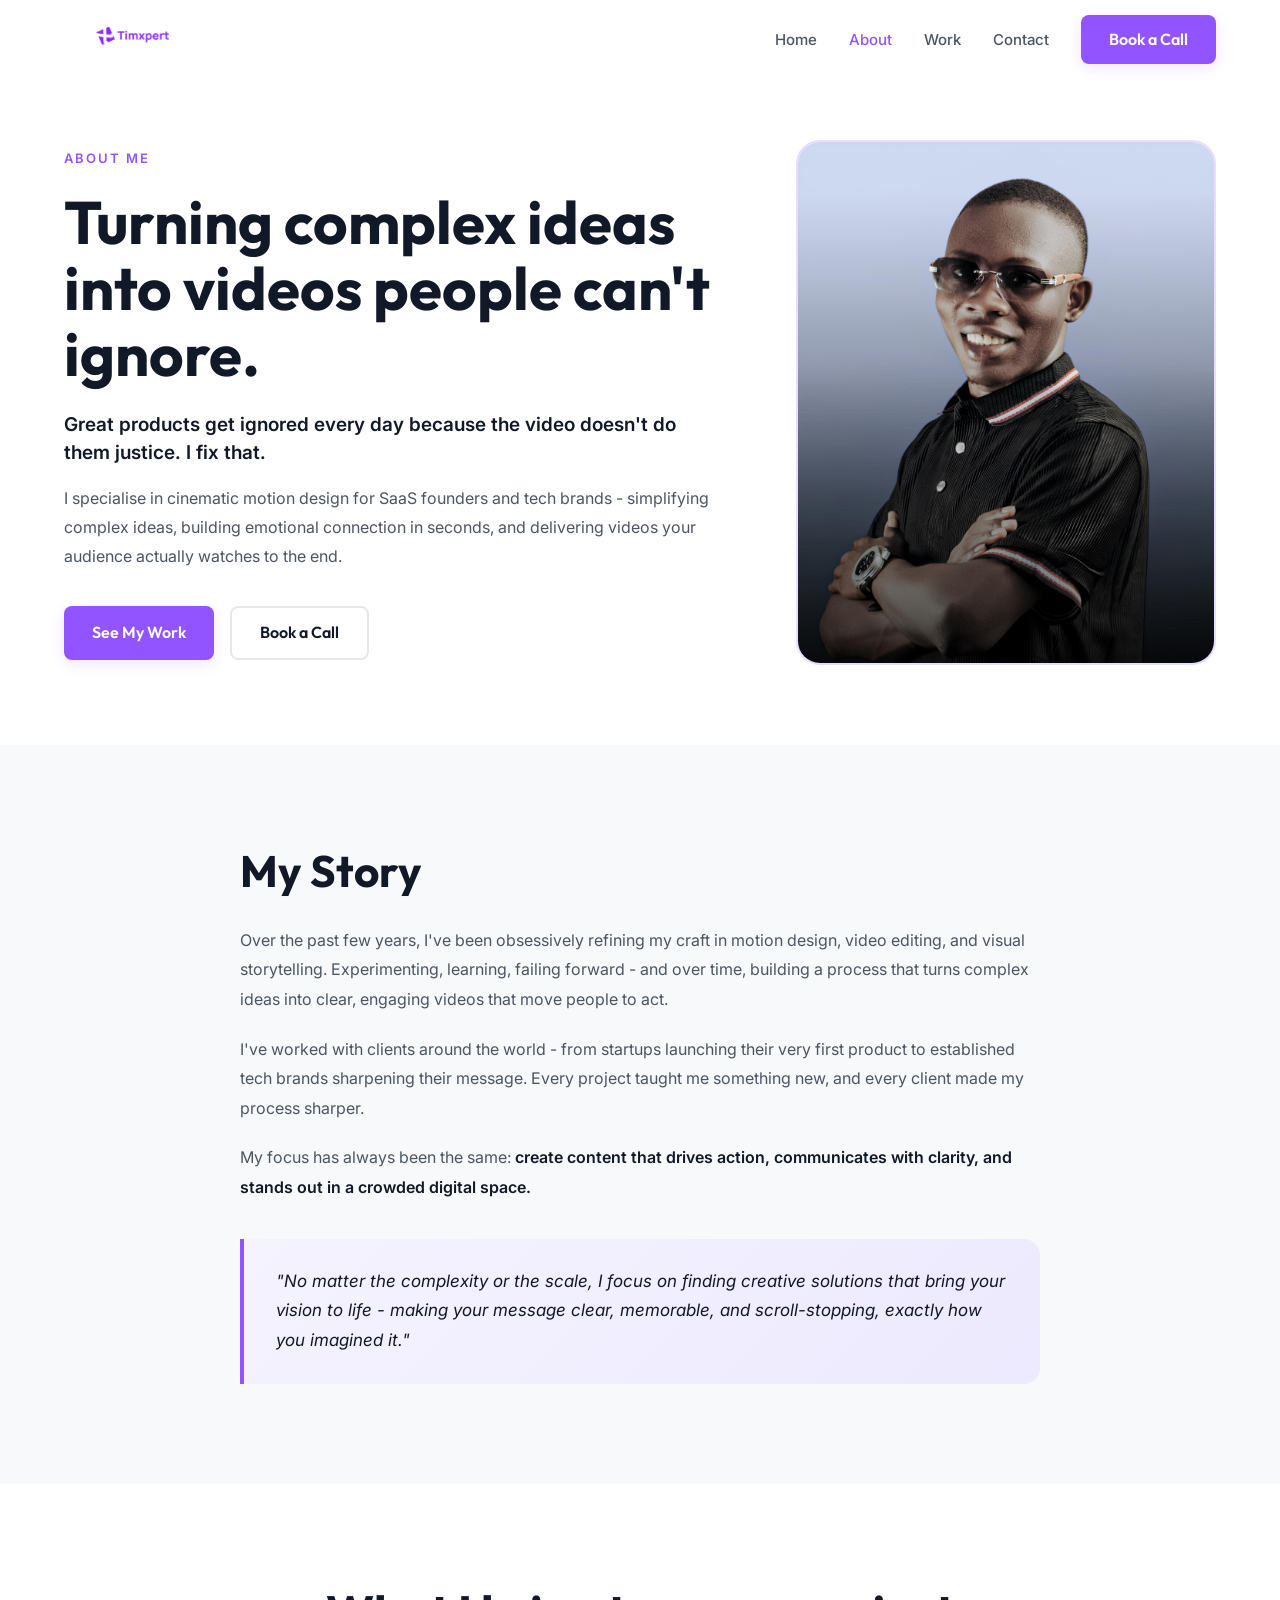
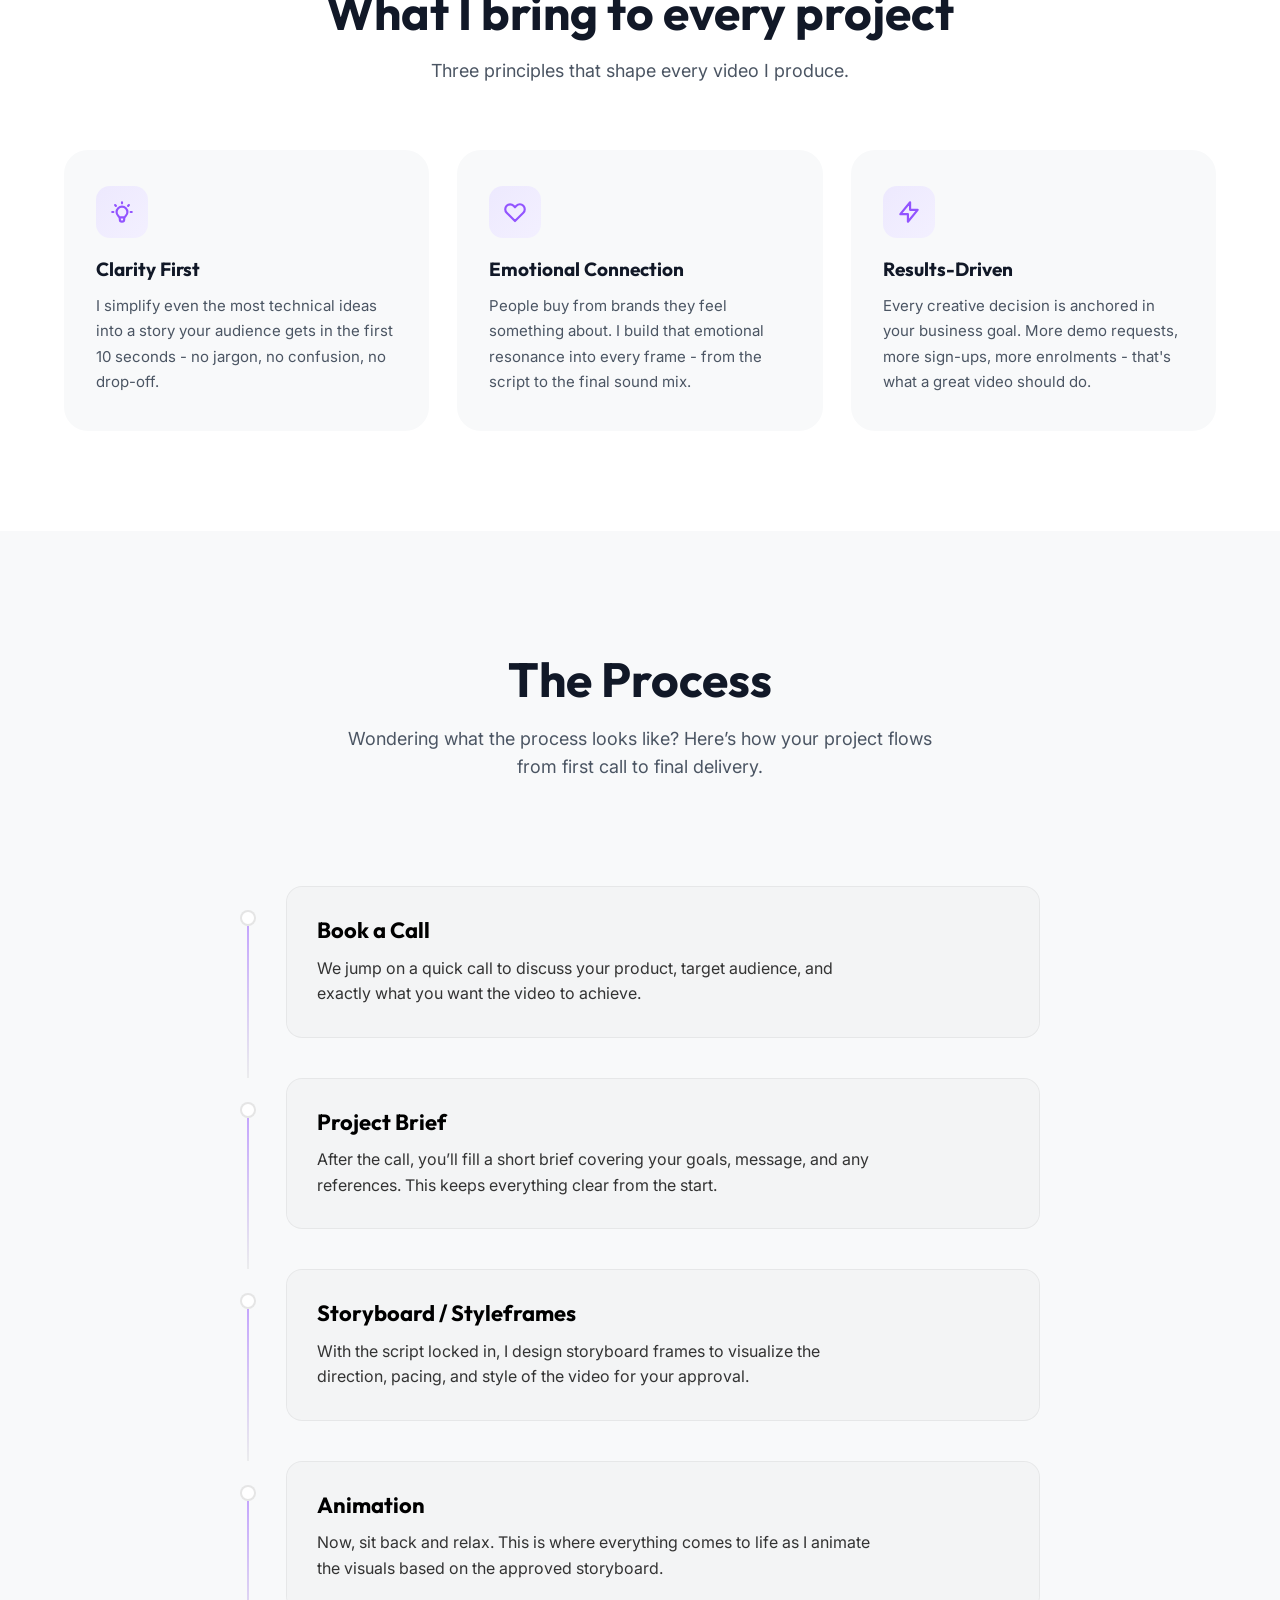
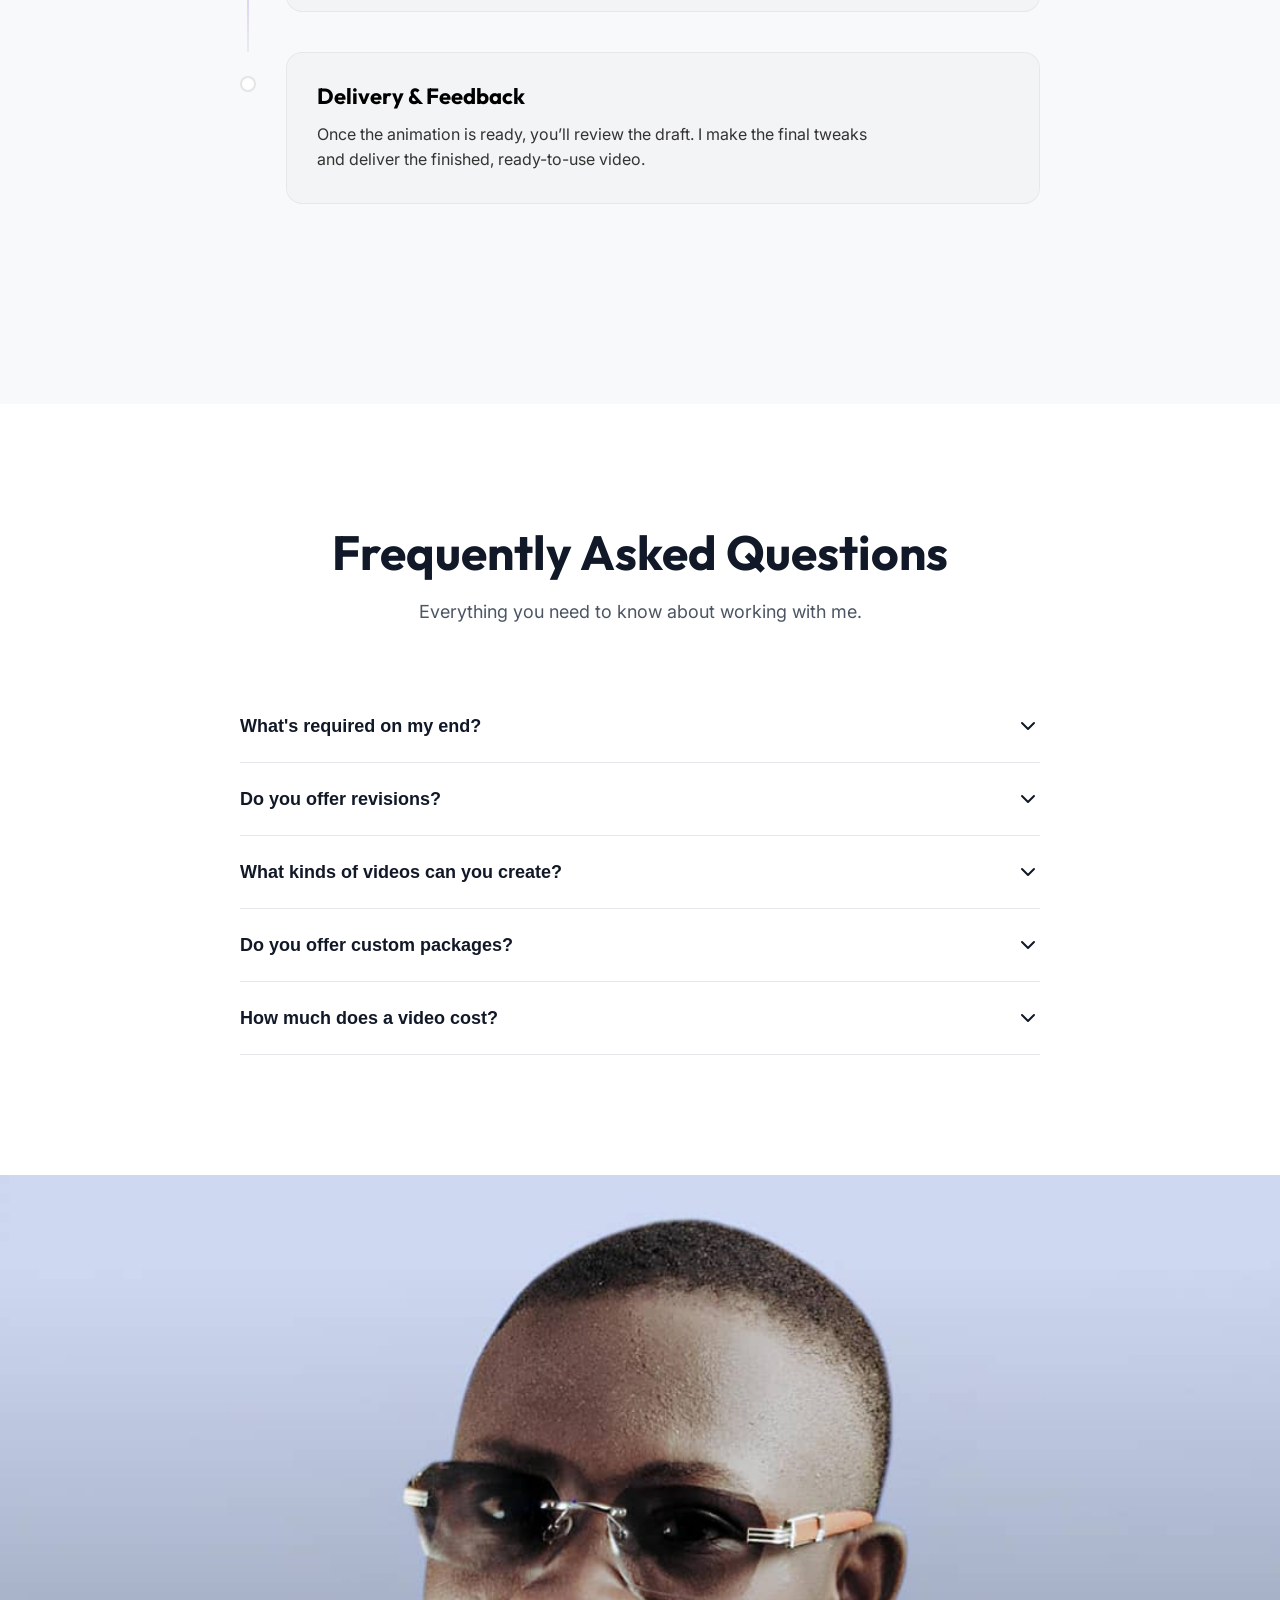
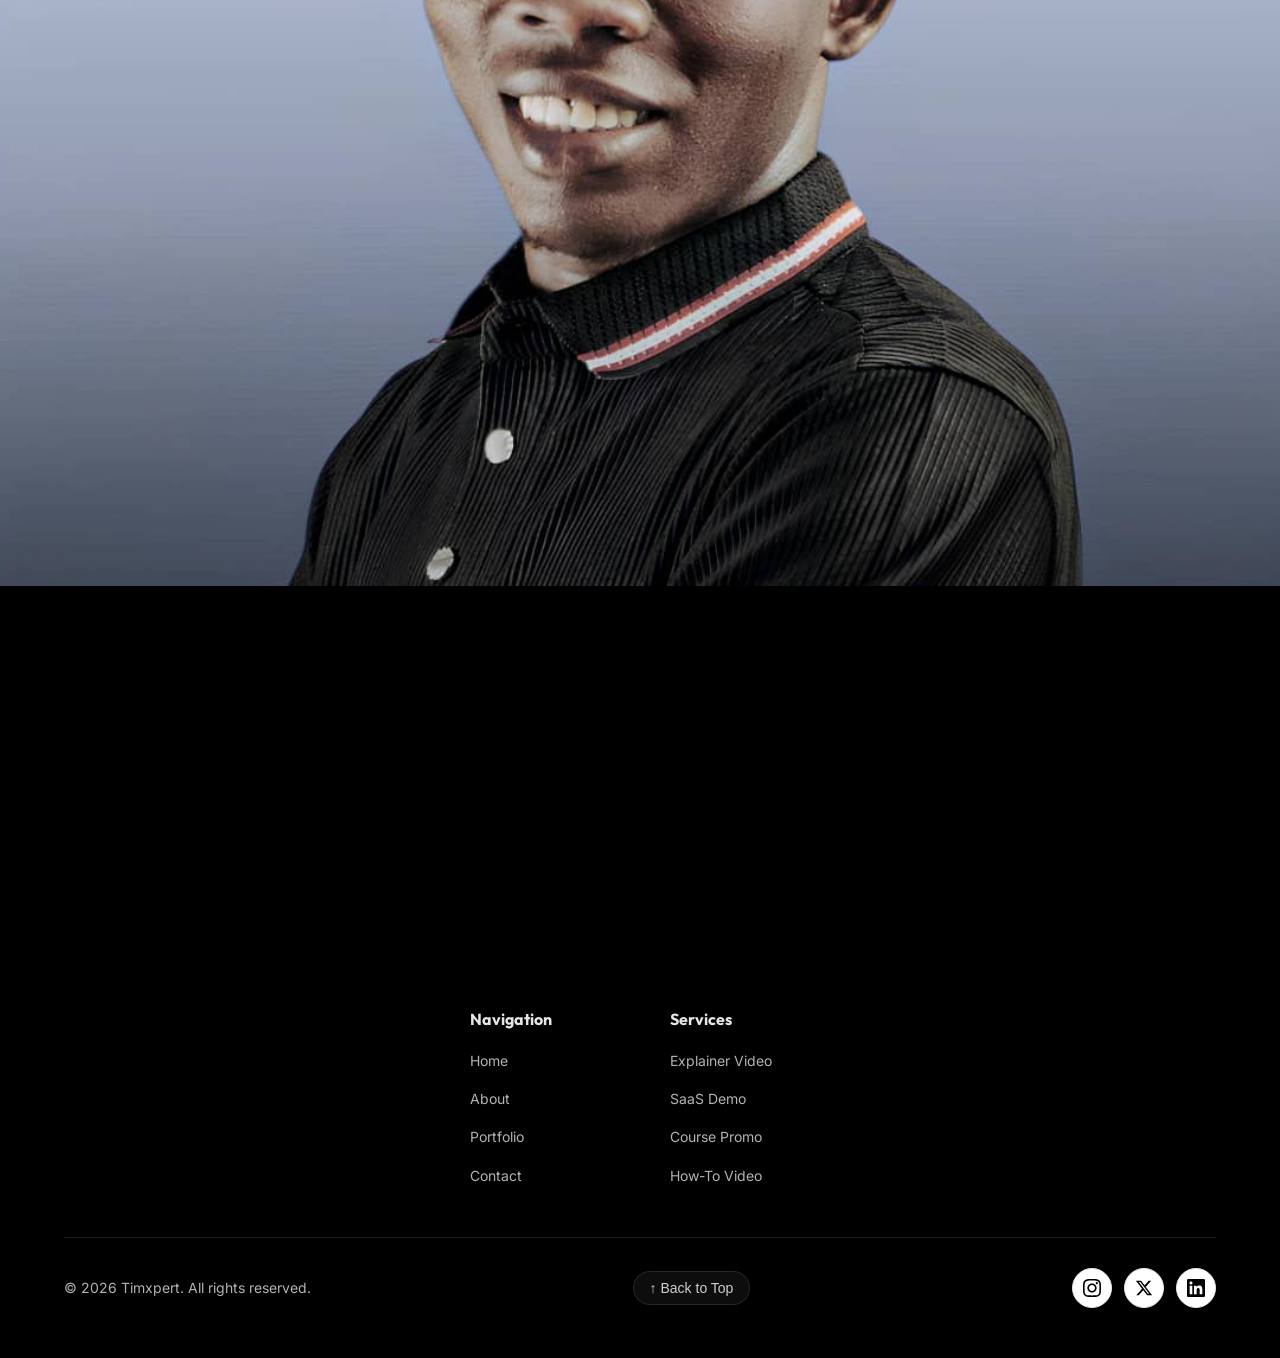
==== commit 006d873e: "footer section redesign" ====
--- a/about.html
+++ b/about.html
@@ -33,14 +33,21 @@
     </div>
   </nav>
 
-  <!-- Mobile Nav -->
+  <!-- Mobile Navigation Overlay -->
   <div class="mobile-nav-overlay">
-    <div class="mobile-nav-links">
-      <a href="index.html" class="nav-link">Home</a>
-      <a href="about.html" class="nav-link active">About</a>
-      <a href="portfolio.html" class="nav-link">Work</a>
-      <a href="index.html#contact" class="nav-link">Contact</a>
-      <a href="https://cal.com/timxpert-bn7l0a/meet.google.com-sbx-njmp-gyq" target="_blank" rel="noopener" class="btn btn-primary">Book a Call</a>
+    <div class="mobile-nav-inner">
+      <!-- Nav rows -->
+      <div class="mobile-nav-links">
+        <a href="index.html" class="mobile-nav-link">Home</a>
+        <a href="about.html" class="mobile-nav-link active">About</a>
+        <a href="portfolio.html" class="mobile-nav-link">Work</a>
+        <a href="index.html#contact" class="mobile-nav-link">Contact</a>
+      </div>
+      <!-- CTA -->
+      <div class="mobile-nav-cta">
+        <a href="https://cal.com/timxpert-bn7l0a/meet.google.com-sbx-njmp-gyq"
+          target="_blank" rel="noopener" class="btn btn-primary mobile-nav-btn">Book a Call</a>
+      </div>
     </div>
   </div>
 
@@ -289,59 +296,77 @@
 
       <!-- Footer Links / Bottom row -->
       <div class="footer-bottom-flex"
-        style="display: flex; justify-content: space-between; align-items: flex-start; text-align: left; flex-wrap: wrap; gap: 40px;">
-
-        <div class="footer-brand" style="flex: 1; min-width: 250px;">
-
-          <p style="color: rgba(255,255,255,0.7); font-size: 14px; max-width: 300px;">I elevate brands through premium
-            motion design and video production.</p>
-        </div>
-
-        <div style="display: flex; gap: 60px; flex-wrap: wrap;">
-          <div class="footer-links-col">
-            <h4 class="footer-heading" style="font-size: 16px; margin-bottom: 20px; color: rgba(255,255,255,0.9);">
-              Navigation</h4>
-            <div class="footer-links" style="display: flex; flex-direction: column; gap: 16px; font-size: 14px;">
-              <a href="index.html" style="color: rgba(255,255,255,0.7); text-decoration: none; transition: color 0.2s;">Home</a>
-              <a href="about.html" style="color: rgba(255,255,255,0.7); text-decoration: none; transition: color 0.2s;">About</a>
-              <a href="portfolio.html" style="color: rgba(255,255,255,0.7); text-decoration: none; transition: color 0.2s;">Portfolio</a>
-              <a href="index.html#contact" style="color: rgba(255,255,255,0.7); text-decoration: none; transition: color 0.2s;">Contact</a>
-            </div>
-          </div>
-          <div class="footer-links-col">
-            <h4 class="footer-heading" style="font-size: 16px; margin-bottom: 20px; color: rgba(255,255,255,0.9);">
-              Services</h4>
-            <div class="footer-links" style="display: flex; flex-direction: column; gap: 16px; font-size: 14px;">
-              <a href="index.html#services" style="color: rgba(255,255,255,0.7); text-decoration: none; transition: color 0.2s;">Explainer Video</a>
-              <a href="index.html#services" style="color: rgba(255,255,255,0.7); text-decoration: none; transition: color 0.2s;">SaaS Demo</a>
-              <a href="index.html#services" style="color: rgba(255,255,255,0.7); text-decoration: none; transition: color 0.2s;">Course Promo</a>
-              <a href="index.html#services" style="color: rgba(255,255,255,0.7); text-decoration: none; transition: color 0.2s;">How-To Video</a>
-            </div>
+        style="display: flex; justify-content: center; text-align: left; flex-wrap: wrap; gap: 60px;">
+
+        <div class="footer-links-col" style="min-width: 140px;">
+          <h4 class="footer-heading" style="font-size: 16px; margin-bottom: 20px; color: rgba(255,255,255,0.9);">
+            Navigation</h4>
+          <div class="footer-links" style="display: flex; flex-direction: column; gap: 16px; font-size: 14px;">
+            <a href="index.html"
+              style="color: rgba(255,255,255,0.7); text-decoration: none; transition: color 0.2s;">Home</a>
+            <a href="about.html"
+              style="color: rgba(255,255,255,0.7); text-decoration: none; transition: color 0.2s;">About</a>
+            <a href="portfolio.html"
+              style="color: rgba(255,255,255,0.7); text-decoration: none; transition: color 0.2s;">Portfolio</a>
+            <a href="index.html#contact"
+              style="color: rgba(255,255,255,0.7); text-decoration: none; transition: color 0.2s;">Contact</a>
+          </div>
+        </div>
+        <div class="footer-links-col" style="min-width: 140px;">
+          <h4 class="footer-heading" style="font-size: 16px; margin-bottom: 20px; color: rgba(255,255,255,0.9);">
+            Services</h4>
+          <div class="footer-links" style="display: flex; flex-direction: column; gap: 16px; font-size: 14px;">
+            <a href="index.html#services"
+              style="color: rgba(255,255,255,0.7); text-decoration: none; transition: color 0.2s;">Explainer Video</a>
+            <a href="index.html#services"
+              style="color: rgba(255,255,255,0.7); text-decoration: none; transition: color 0.2s;">SaaS Demo</a>
+            <a href="index.html#services"
+              style="color: rgba(255,255,255,0.7); text-decoration: none; transition: color 0.2s;">Course Promo</a>
+            <a href="index.html#services"
+              style="color: rgba(255,255,255,0.7); text-decoration: none; transition: color 0.2s;">How-To Video</a>
           </div>
         </div>
 
       </div>
 
       <!-- Copyright and Socials and Back to top -->
-      <div style="display: flex; justify-content: space-between; align-items: center; margin-top: 50px; padding-top: 30px; flex-wrap: wrap; gap: 20px; border-top: 1px solid rgba(255,255,255,0.1);">
-        <p style="color: rgba(255,255,255,0.7); font-size: 14px; margin: 0;">&copy; 2026 Timxpert. All rights reserved.</p>
-        
-        <button onclick="window.scrollTo({top: 0, behavior: 'smooth'})" 
+      <div class="footer-bottom-bar">
+        <p style="color: rgba(255,255,255,0.7); font-size: 14px; margin: 0; text-align: center;">&copy; 2026 Timxpert. All rights reserved.
+        </p>
+
+        <button onclick="window.scrollTo({top: 0, behavior: 'smooth'})"
           style="background: rgba(255,255,255,0.05); border: 1px solid rgba(255,255,255,0.1); color: rgba(255,255,255,0.8); padding: 8px 16px; border-radius: 20px; cursor: pointer; font-size: 14px; transition: all 0.3s; margin: 0 auto;"
-          onmouseover="this.style.background='rgba(255,255,255,0.1)'; this.style.color='#fff';" 
+          onmouseover="this.style.background='rgba(255,255,255,0.1)'; this.style.color='#fff';"
           onmouseout="this.style.background='rgba(255,255,255,0.05)'; this.style.color='rgba(255,255,255,0.8)';">
           &uarr; Back to Top
         </button>
 
-        <div class="social-links" style="margin-top: 0; display: flex; gap: 12px;">
-          <a href="https://www.instagram.com/timxpert?igsh=cHU3aTluOXQ3M2Jj" target="_blank" rel="noopener" class="social-link" style="width: 40px; height: 40px; border-radius: 50%; background: #ffffff; border: 1px solid var(--border-color); display: flex; align-items: center; justify-content: center; color: #000000; transition: all 0.3s;">
-            <svg xmlns="http://www.w3.org/2000/svg" viewBox="0 0 24 24" fill="currentColor" style="width: 18px; height: 18px;"><path d="M12 2.163c3.204 0 3.584.012 4.85.07 3.252.148 4.771 1.691 4.919 4.919.058 1.265.069 1.645.069 4.849 0 3.205-.012 3.584-.069 4.849-.149 3.225-1.664 4.771-4.919 4.919-1.266.058-1.644.07-4.85.07-3.204 0-3.584-.012-4.849-.07-3.26-.149-4.771-1.699-4.919-4.92-.058-1.265-.07-1.644-.07-4.849 0-3.204.013-3.583.07-4.849.149-3.227 1.664-4.771 4.919-4.919 1.266-.057 1.645-.069 4.849-.069zm0-2.163c-3.259 0-3.667.014-4.947.072-4.358.2-6.78 2.618-6.98 6.98-.059 1.281-.073 1.689-.073 4.948 0 3.259.014 3.668.072 4.948.2 4.358 2.618 6.78 6.98 6.98 1.281.058 1.689.072 4.948.072 3.259 0 3.668-.014 4.948-.072 4.354-.2 6.782-2.618 6.979-6.98.059-1.28.073-1.689.073-4.948 0-3.259-.014-3.667-.072-4.947-.196-4.354-2.617-6.78-6.979-6.98-1.281-.059-1.69-.073-4.949-.073zm0 5.838c-3.403 0-6.162 2.759-6.162 6.162s2.759 6.163 6.162 6.163 6.162-2.759 6.162-6.163c0-3.403-2.759-6.162-6.162-6.162zm0 10.162c-2.209 0-4-1.79-4-4 0-2.209 1.791-4 4-4s4 1.791 4 4c0 2.21-1.791 4-4 4zm6.406-11.845c-.796 0-1.441.645-1.441 1.44s.645 1.44 1.441 1.44c.795 0 1.439-.645 1.439-1.44s-.644-1.44-1.439-1.44z"/></svg>
+        <div class="social-links" style="margin-top: 0; display: flex; gap: 12px; justify-content: center;">
+          <a href="https://www.instagram.com/timxpert?igsh=cHU3aTluOXQ3M2Jj" target="_blank" rel="noopener"
+            class="social-link"
+            style="width: 40px; height: 40px; border-radius: 50%; background: #ffffff; border: 1px solid var(--border-color); display: flex; align-items: center; justify-content: center; color: #000000; transition: all 0.3s;">
+            <svg xmlns="http://www.w3.org/2000/svg" viewBox="0 0 24 24" fill="currentColor"
+              style="width: 18px; height: 18px;">
+              <path
+                d="M12 2.163c3.204 0 3.584.012 4.85.07 3.252.148 4.771 1.691 4.919 4.919.058 1.265.069 1.645.069 4.849 0 3.205-.012 3.584-.069 4.849-.149 3.225-1.664 4.771-4.919 4.919-1.266.058-1.644.07-4.85.07-3.204 0-3.584-.012-4.849-.07-3.26-.149-4.771-1.699-4.919-4.92-.058-1.265-.07-1.644-.07-4.849 0-3.204.013-3.583.07-4.849.149-3.227 1.664-4.771 4.919-4.919 1.266-.057 1.645-.069 4.849-.069zm0-2.163c-3.259 0-3.667.014-4.947.072-4.358.2-6.78 2.618-6.98 6.98-.059 1.281-.073 1.689-.073 4.948 0 3.259.014 3.668.072 4.948.2 4.358 2.618 6.78 6.98 6.98 1.281.058 1.689.072 4.948.072 3.259 0 3.668-.014 4.948-.072 4.354-.2 6.782-2.618 6.979-6.98.059-1.28.073-1.689.073-4.948 0-3.259-.014-3.667-.072-4.947-.196-4.354-2.617-6.78-6.979-6.98-1.281-.059-1.69-.073-4.949-.073zm0 5.838c-3.403 0-6.162 2.759-6.162 6.162s2.759 6.163 6.162 6.163 6.162-2.759 6.162-6.163c0-3.403-2.759-6.162-6.162-6.162zm0 10.162c-2.209 0-4-1.79-4-4 0-2.209 1.791-4 4-4s4 1.791 4 4c0 2.21-1.791 4-4 4zm6.406-11.845c-.796 0-1.441.645-1.441 1.44s.645 1.44 1.441 1.44c.795 0 1.439-.645 1.439-1.44s-.644-1.44-1.439-1.44z" />
+            </svg>
           </a>
-          <a href="https://x.com/timxpert" target="_blank" rel="noopener" class="social-link" style="width: 40px; height: 40px; border-radius: 50%; background: #ffffff; border: 1px solid var(--border-color); display: flex; align-items: center; justify-content: center; color: #000000; transition: all 0.3s;">
-            <svg xmlns="http://www.w3.org/2000/svg" viewBox="0 0 24 24" fill="currentColor" style="width: 18px; height: 18px;"><path d="M18.244 2.25h3.308l-7.227 8.26 8.502 11.24H16.17l-5.214-6.817L4.99 21.75H1.68l7.73-8.835L1.254 2.25H8.08l4.713 6.231zm-1.161 17.52h1.833L7.084 4.126H5.117z"/></svg>
+          <a href="https://x.com/timxpert" target="_blank" rel="noopener" class="social-link"
+            style="width: 40px; height: 40px; border-radius: 50%; background: #ffffff; border: 1px solid var(--border-color); display: flex; align-items: center; justify-content: center; color: #000000; transition: all 0.3s;">
+            <svg xmlns="http://www.w3.org/2000/svg" viewBox="0 0 24 24" fill="currentColor"
+              style="width: 18px; height: 18px;">
+              <path
+                d="M18.244 2.25h3.308l-7.227 8.26 8.502 11.24H16.17l-5.214-6.817L4.99 21.75H1.68l7.73-8.835L1.254 2.25H8.08l4.713 6.231zm-1.161 17.52h1.833L7.084 4.126H5.117z" />
+            </svg>
           </a>
-          <a href="https://www.linkedin.com/in/timothy-goodness-367708274" target="_blank" rel="noopener" class="social-link" style="width: 40px; height: 40px; border-radius: 50%; background: #ffffff; border: 1px solid var(--border-color); display: flex; align-items: center; justify-content: center; color: #000000; transition: all 0.3s;">
-            <svg xmlns="http://www.w3.org/2000/svg" viewBox="0 0 24 24" fill="currentColor" style="width: 18px; height: 18px;"><path d="M20.447 20.452h-3.554v-5.569c0-1.328-.027-3.037-1.852-3.037-1.853 0-2.136 1.445-2.136 2.939v5.667H9.351V9h3.414v1.561h.046c.477-.9 1.637-1.85 3.37-1.85 3.601 0 4.267 2.37 4.267 5.455v6.286zM5.337 7.433c-1.144 0-2.063-.926-2.063-2.065 0-1.138.92-2.063 2.063-2.063 1.14 0 2.064.925 2.064 2.063 0 1.139-.925 2.065-2.064 2.065zm1.782 13.019H3.555V9h3.564v11.452zM22.225 0H1.771C.792 0 0 .774 0 1.729v20.542C0 23.227.792 24 1.771 24h20.451C23.2 24 24 23.227 24 22.271V1.729C24 .774 23.2 0 22.222 0h.003z"/></svg>
+          <a href="https://www.linkedin.com/in/timothy-goodness-367708274" target="_blank" rel="noopener"
+            class="social-link"
+            style="width: 40px; height: 40px; border-radius: 50%; background: #ffffff; border: 1px solid var(--border-color); display: flex; align-items: center; justify-content: center; color: #000000; transition: all 0.3s;">
+            <svg xmlns="http://www.w3.org/2000/svg" viewBox="0 0 24 24" fill="currentColor"
+              style="width: 18px; height: 18px;">
+              <path
+                d="M20.447 20.452h-3.554v-5.569c0-1.328-.027-3.037-1.852-3.037-1.853 0-2.136 1.445-2.136 2.939v5.667H9.351V9h3.414v1.561h.046c.477-.9 1.637-1.85 3.37-1.85 3.601 0 4.267 2.37 4.267 5.455v6.286zM5.337 7.433c-1.144 0-2.063-.926-2.063-2.065 0-1.138.92-2.063 2.063-2.063 1.14 0 2.064.925 2.064 2.063 0 1.139-.925 2.065-2.064 2.065zm1.782 13.019H3.555V9h3.564v11.452zM22.225 0H1.771C.792 0 0 .774 0 1.729v20.542C0 23.227.792 24 1.771 24h20.451C23.2 24 24 23.227 24 22.271V1.729C24 .774 23.2 0 22.222 0h.003z" />
+            </svg>
           </a>
         </div>
       </div>
--- a/style.css
+++ b/style.css
@@ -236,39 +236,78 @@
   transform: rotate(-45deg);
 }
 
-/* Mobile Nav Overlay */
+/* Mobile Nav Overlay — compact light top panel */
 .mobile-nav-overlay {
   position: fixed;
-  top: 0;
+  top: var(--nav-height);
   left: 0;
   width: 100%;
-  height: 100vh;
-  background-color: var(--bg-primary);
-  z-index: 999;
-  display: flex;
-  flex-direction: column;
-  justify-content: center;
-  align-items: center;
+  background: rgba(255, 255, 255, 0.97);
+  backdrop-filter: blur(16px);
+  -webkit-backdrop-filter: blur(16px);
+  border-bottom: 1px solid var(--border-color);
+  box-shadow: 0 8px 24px rgba(0,0,0,0.08);
+  z-index: 998;
+  transform: translateY(-12px);
   opacity: 0;
   pointer-events: none;
-  transition: opacity var(--transition-normal);
+  transition: transform 0.28s cubic-bezier(0.4, 0, 0.2, 1),
+              opacity 0.28s ease;
 }
 
 .mobile-nav-overlay.open {
+  transform: translateY(0);
   opacity: 1;
   pointer-events: auto;
 }
 
+.mobile-nav-inner {
+  padding: 8px 24px 24px;
+  display: flex;
+  flex-direction: column;
+  gap: 0;
+}
+
 .mobile-nav-links {
   display: flex;
   flex-direction: column;
-  gap: 32px;
-  text-align: center;
-}
-
-.mobile-nav-links .nav-link {
-  font-size: 24px;
+}
+
+.mobile-nav-link {
   font-family: var(--font-heading);
+  font-size: 16px;
+  font-weight: 500;
+  color: var(--text-secondary);
+  padding: 15px 0;
+  border-bottom: 1px solid var(--border-color);
+  transition: color 0.2s ease, padding-left 0.2s ease;
+  letter-spacing: -0.01em;
+}
+
+.mobile-nav-link:last-child {
+  border-bottom: none;
+}
+
+.mobile-nav-link:hover {
+  color: var(--text-primary);
+  padding-left: 6px;
+}
+
+.mobile-nav-link.active {
+  color: var(--accent-purple);
+}
+
+.mobile-nav-cta {
+  margin-top: 18px;
+  padding-top: 16px;
+  border-top: 1px solid var(--border-color);
+}
+
+.mobile-nav-btn {
+  width: 100%;
+  padding: 14px;
+  font-size: 15px;
+  border-radius: 10px;
 }
 
 @media (max-width: 768px) {
@@ -964,29 +1003,65 @@
 
 .portfolio-item {
   border-radius: var(--border-radius-md);
+  background-color: transparent;
+  transition: all var(--transition-normal);
+  display: flex;
+  flex-direction: column;
+  cursor: pointer;
+  box-shadow: none;
+}
+
+.portfolio-item:hover {
+  transform: translateY(-4px);
+}
+
+.portfolio-img-wrapper {
+  position: relative;
+  width: 100%;
+  aspect-ratio: 16/9;
+  border-radius: var(--border-radius-md);
+  background-color: var(--bg-tertiary);
   overflow: hidden;
-  background-color: var(--bg-primary);
-  box-shadow: 0 4px 10px rgba(0, 0, 0, 0.03);
+  z-index: 1;
+  box-shadow: 0 4px 10px rgba(0, 0, 0, 0.05);
   transition: all var(--transition-normal);
-  display: block;
-  position: relative;
-  aspect-ratio: 16/9;
-  cursor: pointer;
-}
-
-.portfolio-item:hover {
-  transform: translateY(-8px);
-  box-shadow: 0 20px 40px rgba(0, 0, 0, 0.15);
-}
-
-.portfolio-img-wrapper {
-  position: absolute;
-  top: 0;
-  left: 0;
-  width: 100%;
-  height: 100%;
-  background-color: var(--bg-tertiary);
-  z-index: 1;
+}
+
+.portfolio-item:hover .portfolio-img-wrapper {
+  box-shadow: 0 16px 32px rgba(146, 84, 255, 0.15);
+}
+
+.portfolio-text-content {
+  padding: 16px 4px 8px;
+}
+
+.portfolio-info-row {
+  display: flex;
+  justify-content: space-between;
+  align-items: center;
+  margin-bottom: 4px;
+}
+
+.portfolio-title {
+  font-family: var(--font-heading);
+  font-size: 20px;
+  font-weight: 700;
+  color: var(--text-primary);
+  margin: 0;
+  line-height: 1.2;
+}
+
+.portfolio-category {
+  font-size: 15px;
+  color: var(--text-muted);
+  font-weight: 400;
+}
+
+.portfolio-desc {
+  font-size: 15px;
+  color: var(--text-secondary);
+  line-height: 1.5;
+  margin: 0;
 }
 
 .portfolio-img-wrapper img, .portfolio-img-wrapper .bg-placeholder {
@@ -1646,17 +1721,88 @@
   overflow: hidden;
   min-width: 300px;
   background: #111;
-}
-.marquee-item iframe {
-  transform: scale(1.35);
-  transform-origin: center;
-}
-.marquee-iframe-overlay {
+  cursor: pointer;
+}
+/* Circular play button overlay on marquee items — top-right */
+.marquee-play-btn {
   position: absolute;
   inset: 0;
+  display: flex;
+  align-items: flex-start;
+  justify-content: flex-end;
+  padding: 14px;
   z-index: 10;
+  pointer-events: none;
+}
+
+.marquee-play-btn svg {
+  width: 26px;
+  height: 26px;
+  background: rgba(255,255,255,0.30);
+  backdrop-filter: blur(6px);
+  -webkit-backdrop-filter: blur(6px);
+  border-radius: 50%;
+  padding: 6px;
+  box-shadow: 0 2px 10px rgba(0,0,0,0.35);
+  transition: background 0.25s ease, transform 0.25s ease;
+}
+
+.marquee-item:hover .marquee-play-btn svg {
+  background: rgba(255,255,255,0.55);
+  transform: scale(1.12);
+}
+/* ============================================================
+   CUSTOM VIMEO PLAY BUTTON OVERLAY (inside video modal)
+   ============================================================ */
+.video-modal-player {
+  position: relative; /* ensure overlay can be positioned absolutely */
+}
+
+.vm-play-overlay {
+  position: absolute;
+  inset: 0;
+  z-index: 20;
+  display: flex;
+  align-items: center;
+  justify-content: center;
+  background: transparent;
   cursor: pointer;
-}
+  transition: opacity 0.25s ease;
+}
+
+.vm-play-btn {
+  width: 72px;
+  height: 72px;
+  border-radius: 50%;
+  background: rgba(255, 255, 255, 0.28);
+  backdrop-filter: blur(8px);
+  -webkit-backdrop-filter: blur(8px);
+  border: 1px solid rgba(255, 255, 255, 0.35);
+  display: flex;
+  align-items: center;
+  justify-content: center;
+  box-shadow: 0 8px 32px rgba(0, 0, 0, 0.45),
+              0 0 0 6px rgba(255, 255, 255, 0.08);
+  transition: transform 0.22s cubic-bezier(0.34, 1.56, 0.64, 1),
+              background 0.22s ease;
+}
+
+.vm-play-btn svg {
+  width: 28px;
+  height: 28px;
+  margin-left: 4px; /* optical center for triangle */
+  filter: drop-shadow(0 2px 6px rgba(0,0,0,0.4));
+}
+
+.vm-play-overlay:hover .vm-play-btn {
+  transform: scale(1.14);
+  background: rgba(255, 255, 255, 0.42);
+}
+
+.vm-play-overlay:active .vm-play-btn {
+  transform: scale(0.96);
+}
+
 @keyframes scrollLeft {
   0% { transform: translateX(0); }
   100% { transform: translateX(-50%); }
@@ -1687,20 +1833,112 @@
   background: rgba(0, 0, 0, 0.8);
   backdrop-filter: blur(5px);
 }
-.video-modal-content {
-  position: relative;
-  width: 90%;
-  max-width: 900px;
-  aspect-ratio: 16/9;
+.video-modal-wrapper {
+  position: relative;
+  width: 95%;
+  max-width: 1200px;
+  max-height: 90vh;
   background: #000;
   border-radius: 12px;
   overflow: hidden;
-  box-shadow: 0 20px 40px rgba(0,0,0,0.4);
+  box-shadow: 0 20px 40px rgba(0,0,0,0.6);
   transform: scale(0.95);
   transition: transform 0.3s ease;
-}
-.video-modal.active .video-modal-content {
+  display: flex;
+  flex-direction: row;
+}
+.video-modal.active .video-modal-wrapper {
   transform: scale(1);
+}
+.video-modal-player {
+  flex: 2;
+  background: #000;
+  min-height: 300px;
+  display: flex;
+  align-items: center;
+  justify-content: center;
+}
+.video-modal-details {
+  flex: 1;
+  padding: 40px;
+  color: white;
+  background: #050505;
+  border-left: 1px solid rgba(255,255,255,0.05);
+  overflow-y: auto;
+  display: flex;
+  flex-direction: column;
+}
+.video-modal-details h2 {
+  font-size: 32px;
+  font-weight: 800;
+  margin-bottom: 20px;
+  line-height: 1.2;
+  color: #fff;
+}
+.video-modal-divider {
+  border: 0;
+  height: 1px;
+  background: rgba(255,255,255,0.2);
+  margin: 0 0 30px 0;
+  width: 50px;
+}
+.video-modal-details h3 {
+  font-size: 20px;
+  font-weight: 700;
+  margin-bottom: 15px;
+  color: #fff;
+}
+.video-modal-details p {
+  color: #ccc;
+  font-size: 16px;
+  line-height: 1.6;
+  margin-bottom: 30px;
+}
+.video-modal-list {
+  list-style: none;
+  padding: 0;
+  margin: 0 0 40px 0;
+}
+.video-modal-list li {
+  display: flex;
+  align-items: center;
+  gap: 12px;
+  color: #fff;
+  font-size: 16px;
+  margin-bottom: 12px;
+  font-weight: 500;
+}
+.video-modal-list li svg {
+  width: 20px;
+  height: 20px;
+  background: #fff;
+  color: #000;
+  border-radius: 50%;
+  padding: 4px;
+}
+.video-modal-btn {
+  margin-top: auto;
+  width: 100%;
+  text-align: center;
+  padding: 16px 20px;
+  font-size: 18px;
+}
+@media (max-width: 992px) {
+  .video-modal-wrapper {
+    flex-direction: column;
+    overflow-y: auto;
+  }
+  .video-modal-player {
+    aspect-ratio: 16/9;
+    flex: none;
+    min-height: auto;
+  }
+  .video-modal-details {
+    flex: none;
+    padding: 30px 20px;
+    border-left: none;
+    border-top: 1px solid rgba(255,255,255,0.05);
+  }
 }
 .video-modal-close {
   position: absolute;
@@ -1757,7 +1995,8 @@
   transition: all 0.4s cubic-bezier(0.175, 0.885, 0.32, 1.275);
 }
 
-.process-step:hover .step-dot {
+.process-step:hover .step-dot,
+.process-step.active .step-dot {
   background: var(--accent-purple);
   border-color: var(--accent-purple);
   box-shadow: 0 0 20px var(--accent-purple);
@@ -1775,7 +2014,8 @@
   transition: height 0.5s ease;
 }
 
-.process-step:hover .step-line {
+.process-step:hover .step-line,
+.process-step.active .step-line {
   background: linear-gradient(to bottom, var(--accent-purple), rgba(146, 84, 255, 0.5));
   box-shadow: 0 0 10px var(--accent-purple);
 }
@@ -1791,7 +2031,8 @@
   transition: all 0.4s ease;
 }
 
-.process-step:hover .step-content {
+.process-step:hover .step-content,
+.process-step.active .step-content {
   background: rgba(146, 84, 255, 0.05);
   border-color: rgba(146, 84, 255, 0.3);
   transform: translateX(10px);
@@ -1812,7 +2053,8 @@
   pointer-events: none;
 }
 
-.process-step:hover .step-content::before {
+.process-step:hover .step-content::before,
+.process-step.active .step-content::before {
   opacity: 1;
   transform: scale(1);
 }
@@ -1827,7 +2069,8 @@
   transition: all 0.4s ease;
 }
 
-.process-step:hover .step-number {
+.process-step:hover .step-number,
+.process-step.active .step-number {
   color: rgba(146, 84, 255, 0.4);
   transform: translateY(10px) scale(1.1);
 }
@@ -1841,7 +2084,25 @@
   transition: color 0.3s ease;
 }
 
-.process-step:hover .step-content h3 {
+.footer-bottom-bar {
+  display: flex;
+  flex-direction: column;
+  align-items: center;
+  margin-top: 50px;
+  padding-top: 30px;
+  gap: 24px;
+  border-top: 1px solid rgba(255,255,255,0.1);
+}
+
+@media (min-width: 768px) {
+  .footer-bottom-bar {
+    flex-direction: row;
+    justify-content: space-between;
+  }
+}
+
+.process-step:hover .step-content h3,
+.process-step.active .step-content h3 {
   color: var(--accent-purple);
 }
 
@@ -1858,7 +2119,8 @@
   .process-step { gap: 20px; padding-bottom: 30px; }
   .step-content { padding: 24px; }
   .step-number { font-size: 36px; top: 0px; right: 15px; }
-  .process-step:hover .step-content { transform: translateY(-5px); }
+  .process-step:hover .step-content,
+  .process-step.active .step-content { transform: translateY(-5px); }
 }
 
 /* ============================================================
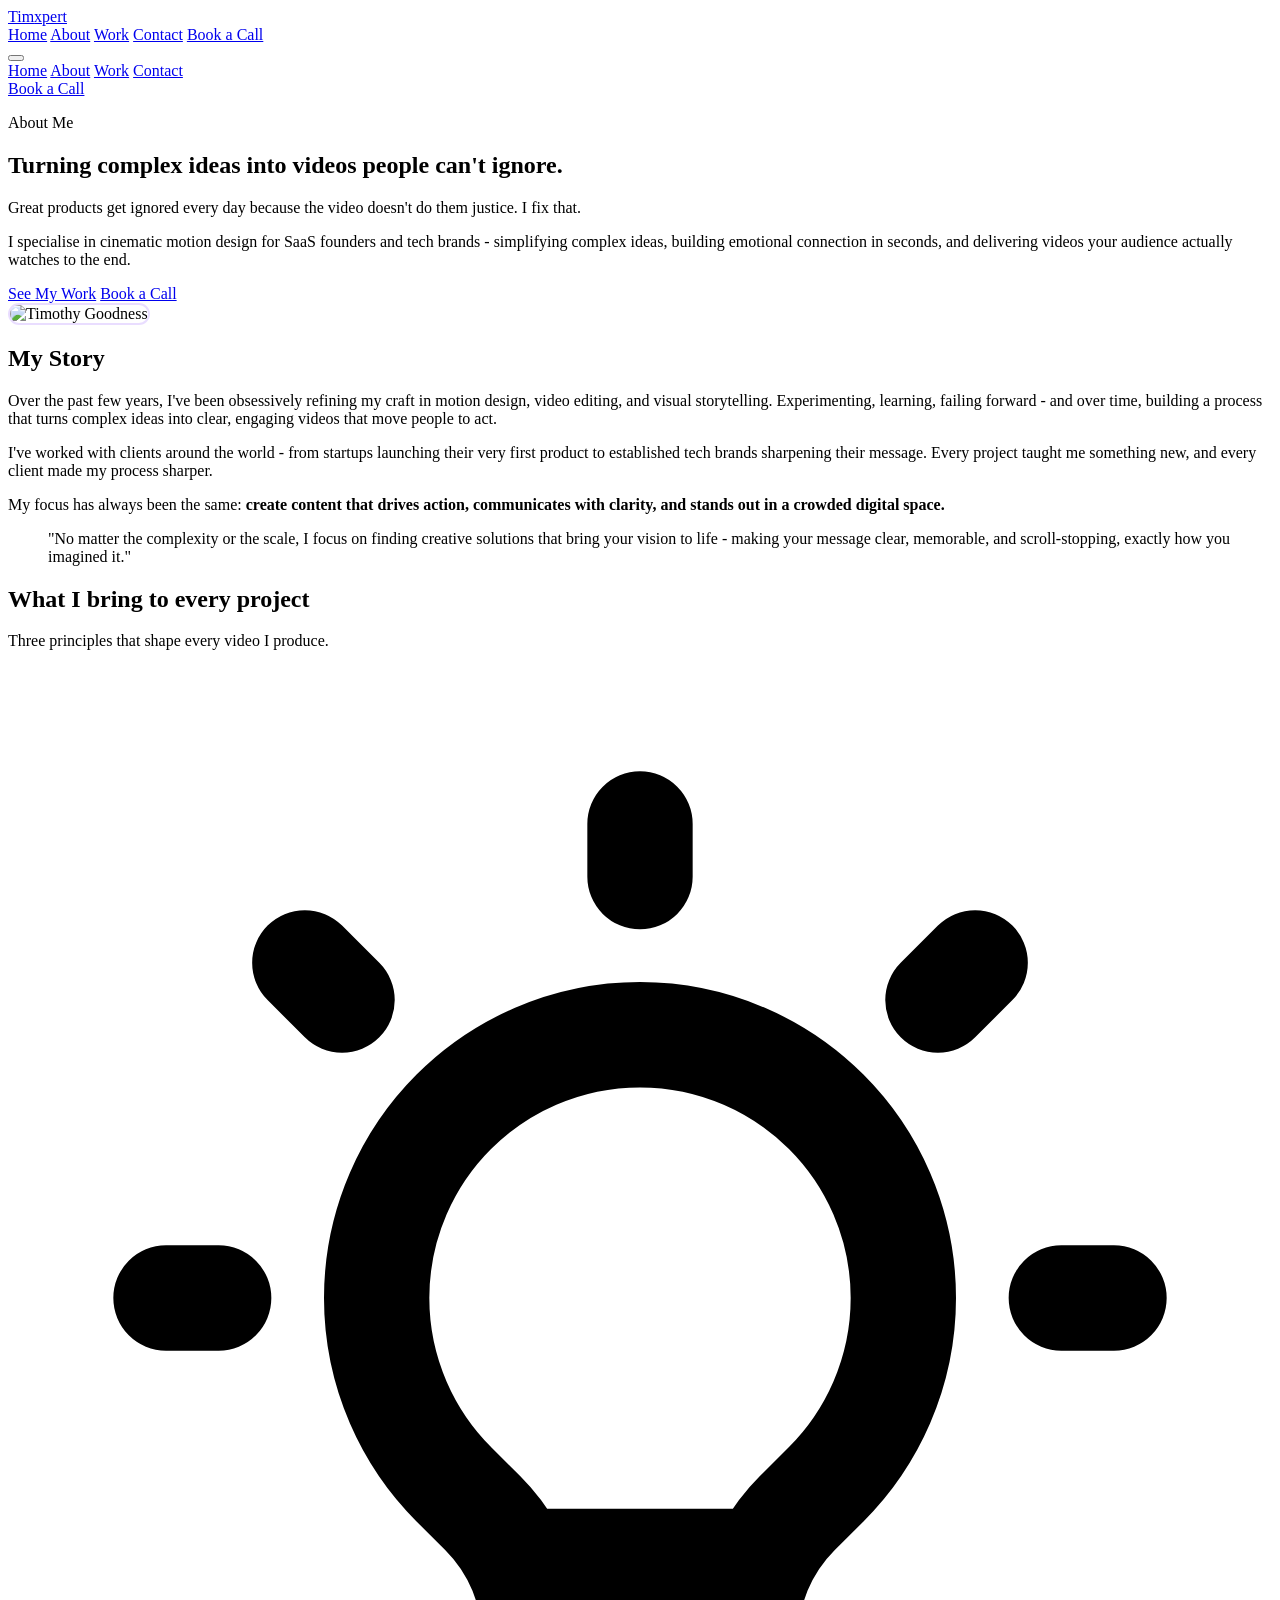
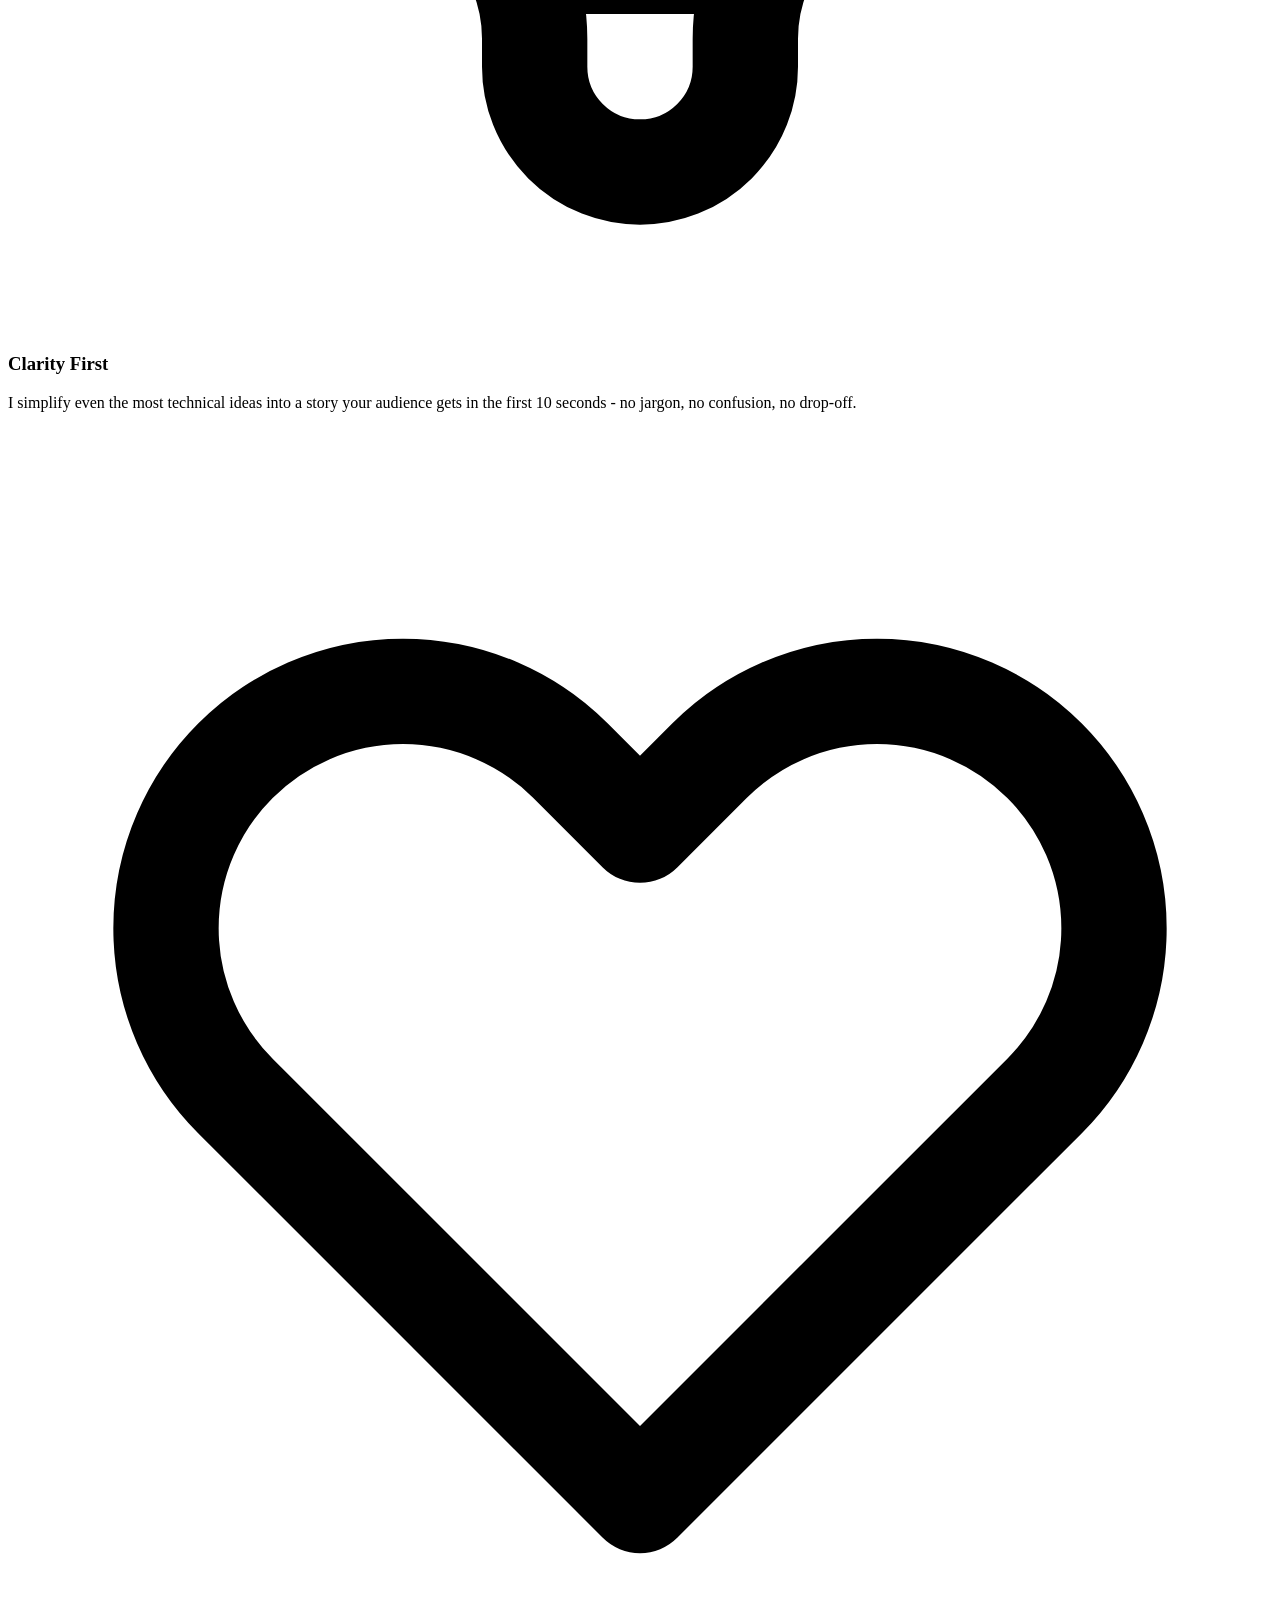
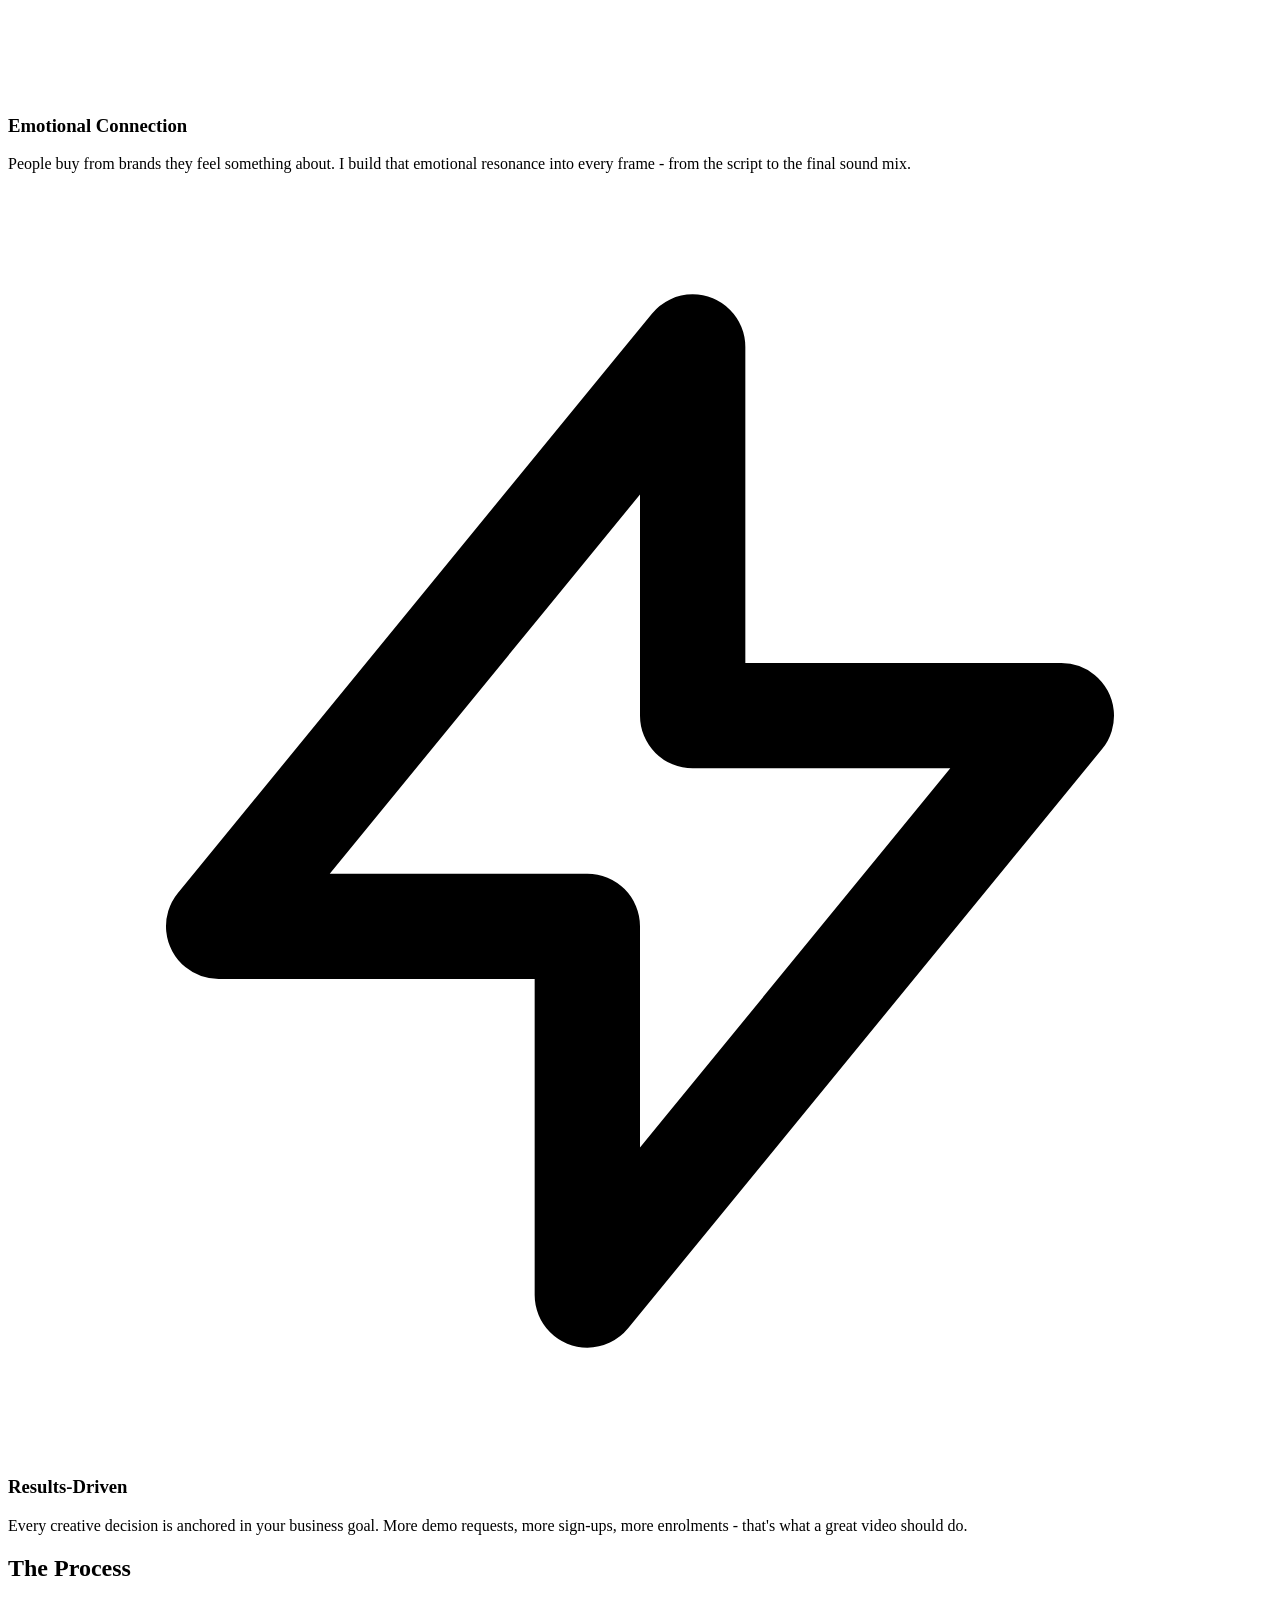
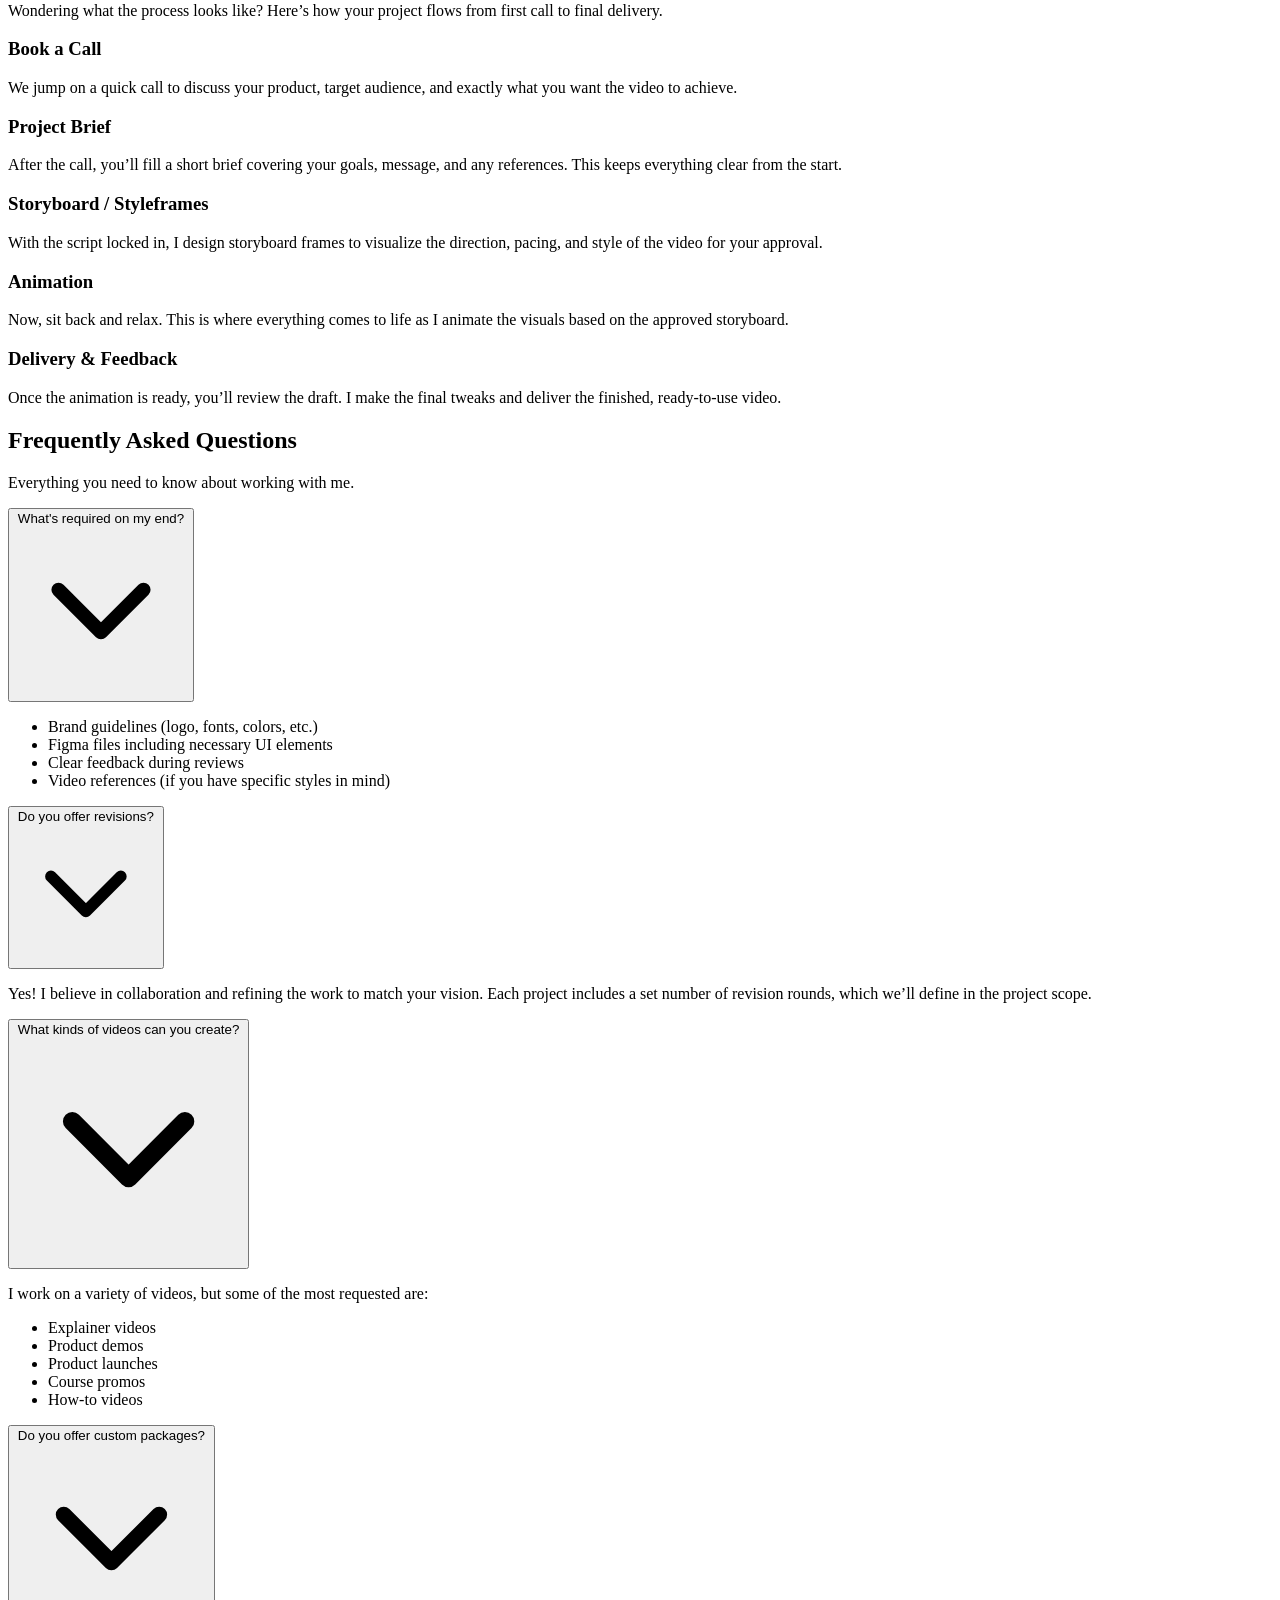
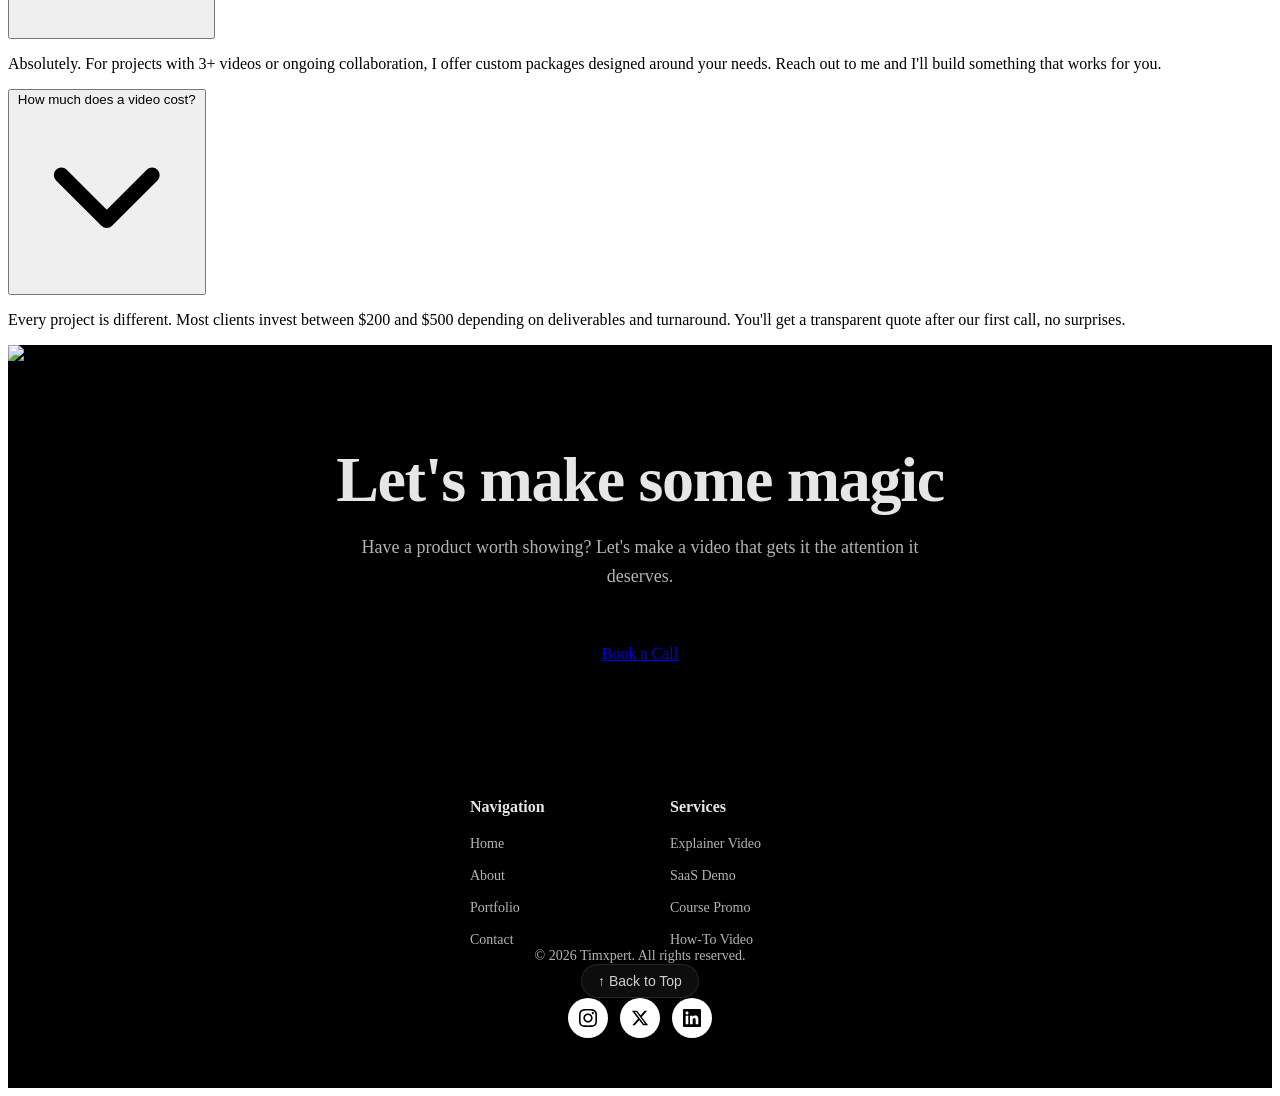
==== commit 78cde491: "successfully updated all of the HTML files" ====
--- a/about.html
+++ b/about.html
@@ -4,27 +4,41 @@
   <meta charset="UTF-8">
   <meta name="viewport" content="width=device-width, initial-scale=1.0">
   <meta name="description" content="About | Timxpert - I help SaaS founders and tech brands simplify their ideas through cinematic motion design.">
+  <meta name="author" content="Timxpert">
+  <meta name="theme-color" content="#0a0a0a">
+  <!-- Open Graph / Facebook -->
+  <meta property="og:type" content="website">
+  <meta property="og:url" content="https://timxpert.com/about">
+  <meta property="og:title" content="About | Timxpert">
+  <meta property="og:description" content="I help SaaS founders and tech brands simplify their ideas through cinematic motion design.">
+  <meta property="og:image" content="https://timxpert.com/assets/logo.png">
+  <!-- Twitter -->
+  <meta property="twitter:card" content="summary_large_image">
+  <meta property="twitter:url" content="https://timxpert.com/about">
+  <meta property="twitter:title" content="About | Timxpert">
+  <meta property="twitter:description" content="I help SaaS founders and tech brands simplify their ideas through cinematic motion design.">
+  <meta property="twitter:image" content="https://timxpert.com/assets/logo.png">
   <title>About | Timxpert</title>
   <link rel="preconnect" href="https://fonts.googleapis.com">
   <link rel="preconnect" href="https://fonts.gstatic.com" crossorigin>
   <link href="https://fonts.googleapis.com/css2?family=Inter:wght@300;400;500;600&family=Outfit:wght@400;500;700;800&display=swap" rel="stylesheet">
-  <link rel="stylesheet" href="style.css">
-  <link rel="stylesheet" href="about.css">
+  <link rel="stylesheet" href="https://www.timxpert.com/style.css">
+  <link rel="stylesheet" href="https://www.timxpert.com/about.css">
 </head>
 <body>
 
   <!-- Navigation -->
   <nav class="navbar">
     <div class="container nav-container">
-      <a href="index.html" class="logo">
-        <img src="assets/logo.png" alt="Timxpert" class="logo-img" onerror="this.style.display='none'; this.nextElementSibling.style.display='inline'">
+      <a href="/" class="logo">
+        <img src="https://www.timxpert.com/assets/logo.png" alt="Timxpert" class="logo-img" onerror="this.style.display='none'; this.nextElementSibling.style.display='inline'">
         <span style="display:none">Tim<span class="text-accent">xpert</span></span>
       </a>
       <div class="nav-links">
-        <a href="index.html" class="nav-link">Home</a>
+        <a href="/" class="nav-link">Home</a>
         <a href="about.html" class="nav-link active">About</a>
         <a href="portfolio.html" class="nav-link">Work</a>
-        <a href="index.html#contact" class="nav-link">Contact</a>
+        <a href="/#contact" class="nav-link">Contact</a>
         <a href="https://cal.com/timxpert-bn7l0a/meet.google.com-sbx-njmp-gyq" target="_blank" rel="noopener" class="btn btn-primary">Book a Call</a>
       </div>
       <button class="nav-toggle" aria-label="Toggle navigation">
@@ -38,10 +52,10 @@
     <div class="mobile-nav-inner">
       <!-- Nav rows -->
       <div class="mobile-nav-links">
-        <a href="index.html" class="mobile-nav-link">Home</a>
+        <a href="/" class="mobile-nav-link">Home</a>
         <a href="about.html" class="mobile-nav-link active">About</a>
         <a href="portfolio.html" class="mobile-nav-link">Work</a>
-        <a href="index.html#contact" class="mobile-nav-link">Contact</a>
+        <a href="/#contact" class="mobile-nav-link">Contact</a>
       </div>
       <!-- CTA -->
       <div class="mobile-nav-cta">
@@ -71,7 +85,7 @@
         <!-- Right: Visual card -->
         <div class="ab-hero__right fade-in-up">
           <div class="ab-photo-frame">
-            <img src="assets/me.jpeg" alt="Timothy Goodness" style="width: 100%; aspect-ratio: 4/5; object-fit: cover; border-radius: 24px; border: 2px solid rgba(146,84,255,0.2);">
+            <img src="https://www.timxpert.com/assets/me.jpeg" alt="Timothy Goodness" style="width: 100%; aspect-ratio: 4/5; object-fit: cover; border-radius: 24px; border: 2px solid rgba(146,84,255,0.2);">
 
           </div>
         </div>
@@ -275,7 +289,7 @@
 
     <!-- Big Profile Image (Pan Effect) -->
     <div class="fade-in-up" style="width: 100%; position: relative; overflow: hidden; margin-bottom: 80px; background-color: #000000;">
-      <img src="assets/footer%20image.jpeg" alt="Timothy" class="footer-me-img" loading="lazy"
+      <img src="https://www.timxpert.com/assets/footer-image.jpeg" alt="Timothy" class="footer-me-img" loading="lazy"
         style="width: 100%; height: auto; display: block; transform-origin: center; will-change: transform;">
     </div>
 
@@ -302,13 +316,13 @@
           <h4 class="footer-heading" style="font-size: 16px; margin-bottom: 20px; color: rgba(255,255,255,0.9);">
             Navigation</h4>
           <div class="footer-links" style="display: flex; flex-direction: column; gap: 16px; font-size: 14px;">
-            <a href="index.html"
+            <a href="/"
               style="color: rgba(255,255,255,0.7); text-decoration: none; transition: color 0.2s;">Home</a>
             <a href="about.html"
               style="color: rgba(255,255,255,0.7); text-decoration: none; transition: color 0.2s;">About</a>
             <a href="portfolio.html"
               style="color: rgba(255,255,255,0.7); text-decoration: none; transition: color 0.2s;">Portfolio</a>
-            <a href="index.html#contact"
+            <a href="/#contact"
               style="color: rgba(255,255,255,0.7); text-decoration: none; transition: color 0.2s;">Contact</a>
           </div>
         </div>
@@ -316,13 +330,13 @@
           <h4 class="footer-heading" style="font-size: 16px; margin-bottom: 20px; color: rgba(255,255,255,0.9);">
             Services</h4>
           <div class="footer-links" style="display: flex; flex-direction: column; gap: 16px; font-size: 14px;">
-            <a href="index.html#services"
+            <a href="/#services"
               style="color: rgba(255,255,255,0.7); text-decoration: none; transition: color 0.2s;">Explainer Video</a>
-            <a href="index.html#services"
+            <a href="/#services"
               style="color: rgba(255,255,255,0.7); text-decoration: none; transition: color 0.2s;">SaaS Demo</a>
-            <a href="index.html#services"
+            <a href="/#services"
               style="color: rgba(255,255,255,0.7); text-decoration: none; transition: color 0.2s;">Course Promo</a>
-            <a href="index.html#services"
+            <a href="/#services"
               style="color: rgba(255,255,255,0.7); text-decoration: none; transition: color 0.2s;">How-To Video</a>
           </div>
         </div>
@@ -373,6 +387,6 @@
     </div>
   </footer>
 
-  <script src="script.js"></script>
+  <script src="https://www.timxpert.com/script.js" defer></script>
 </body>
 </html>
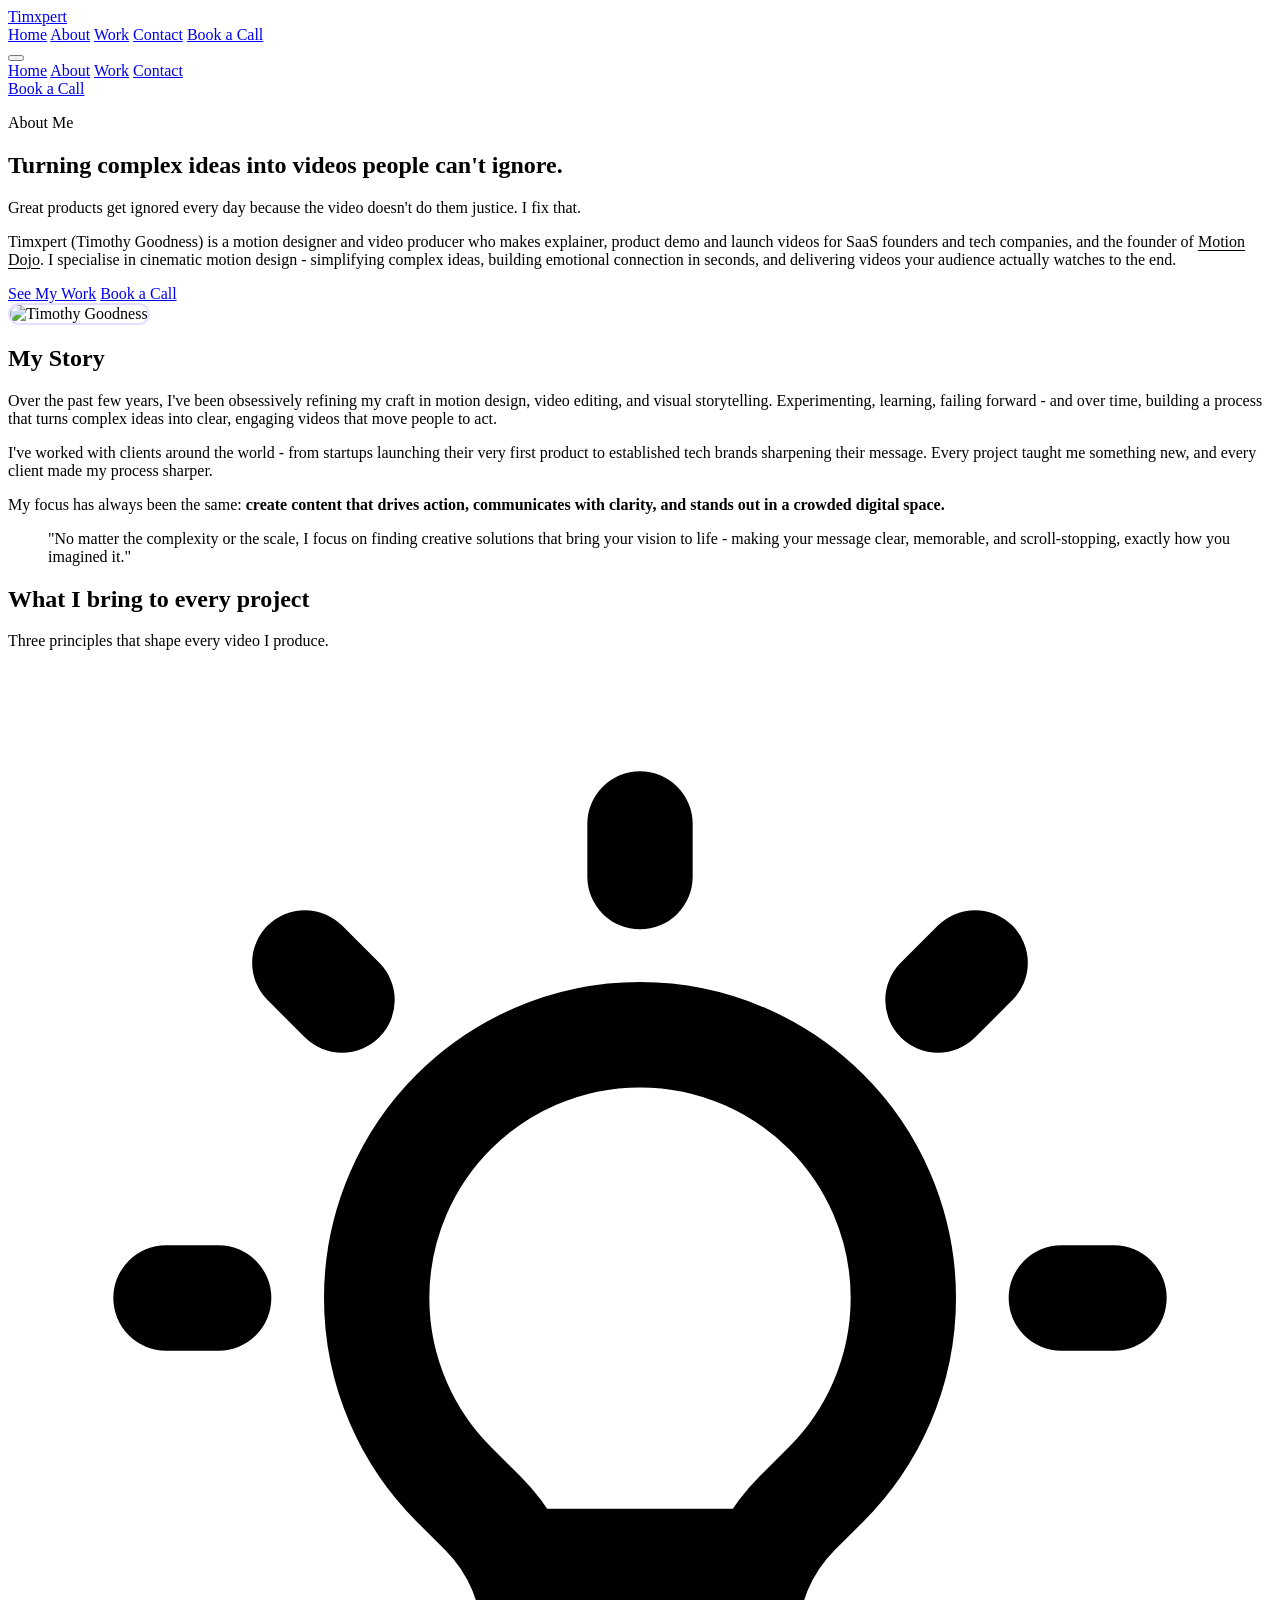
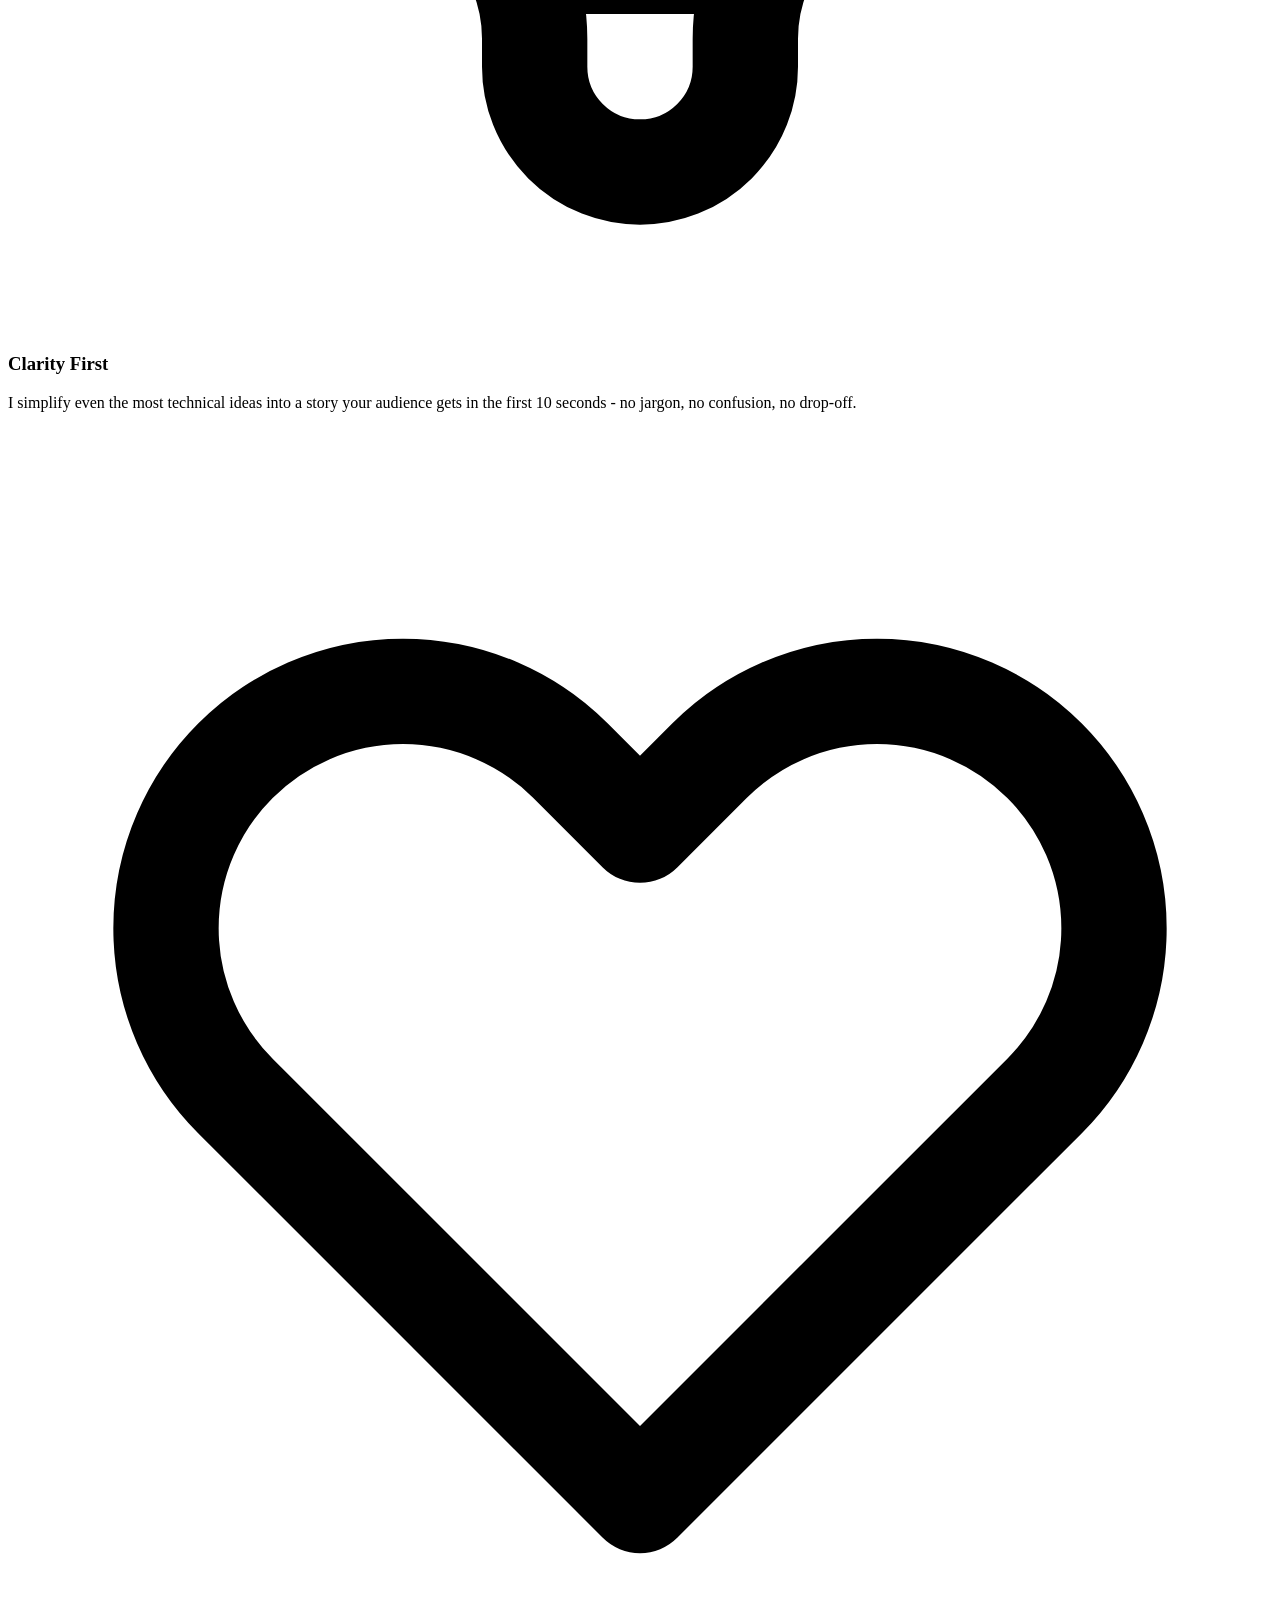
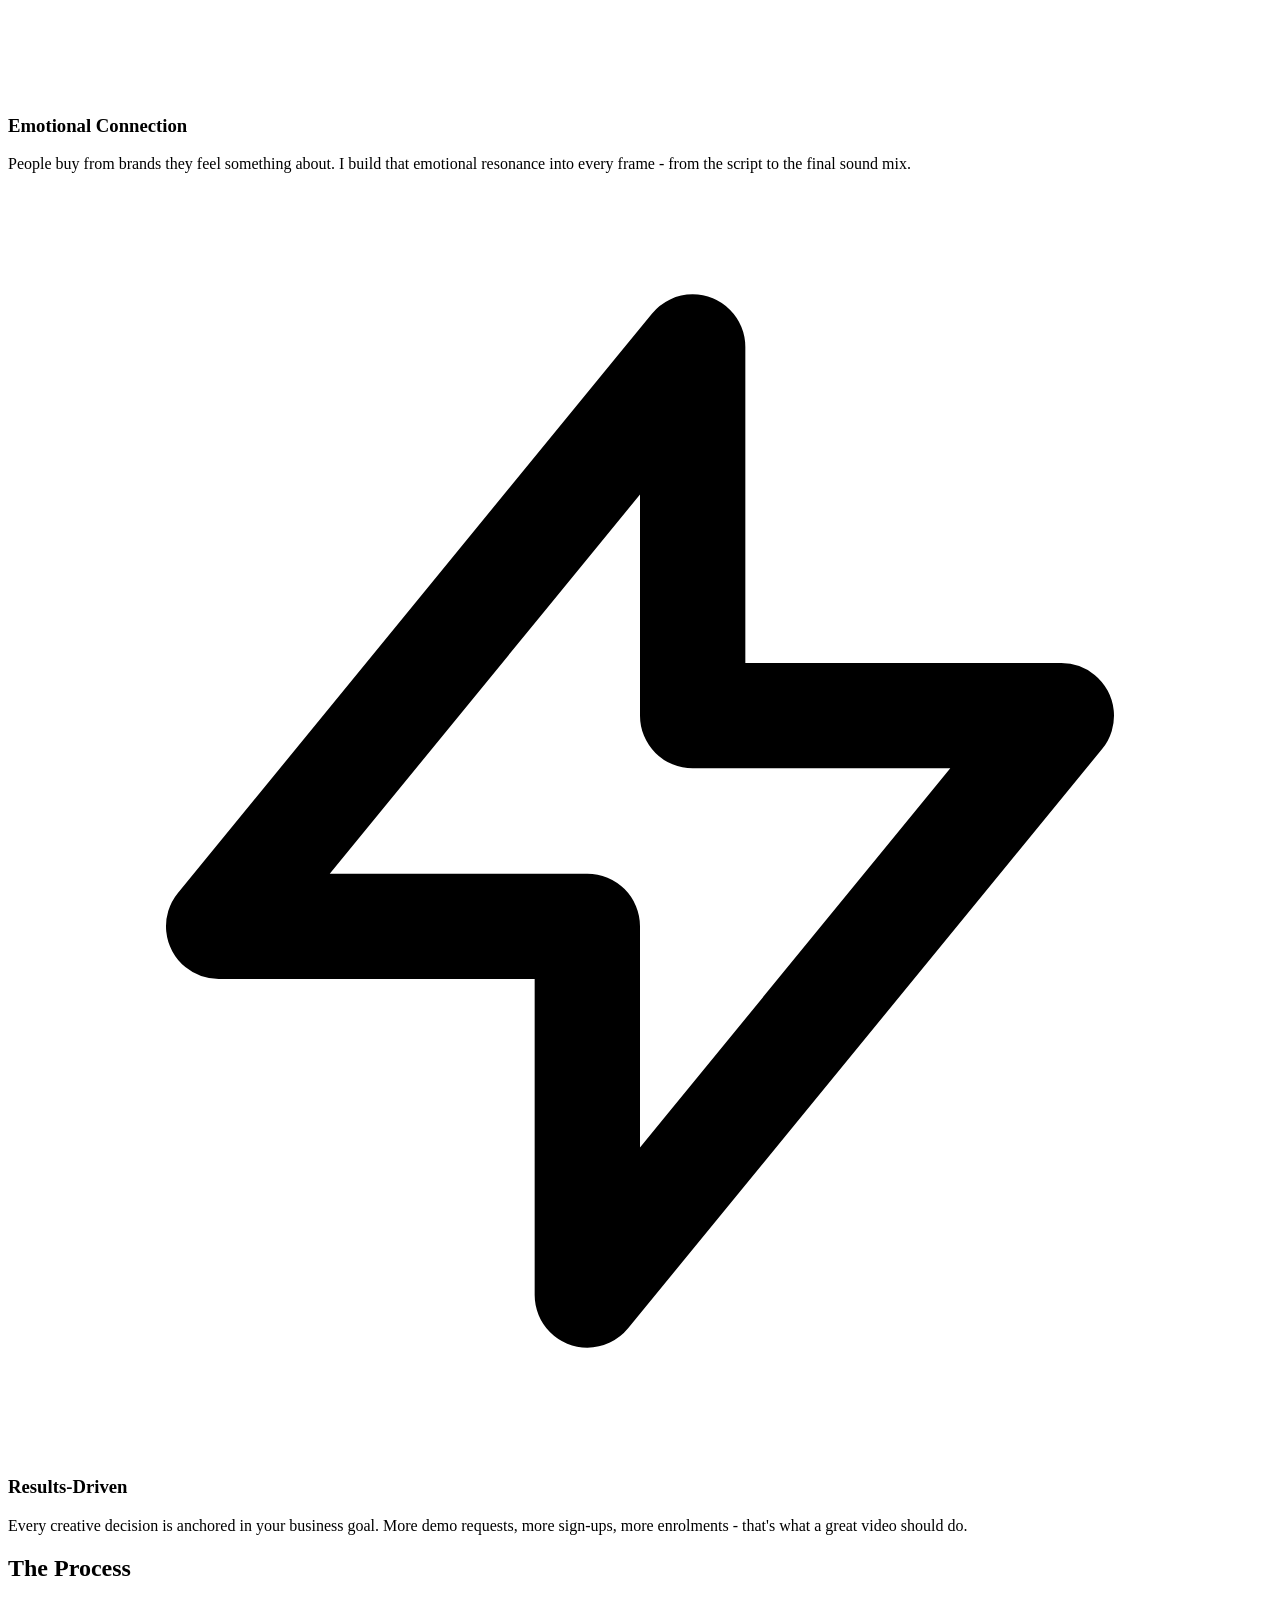
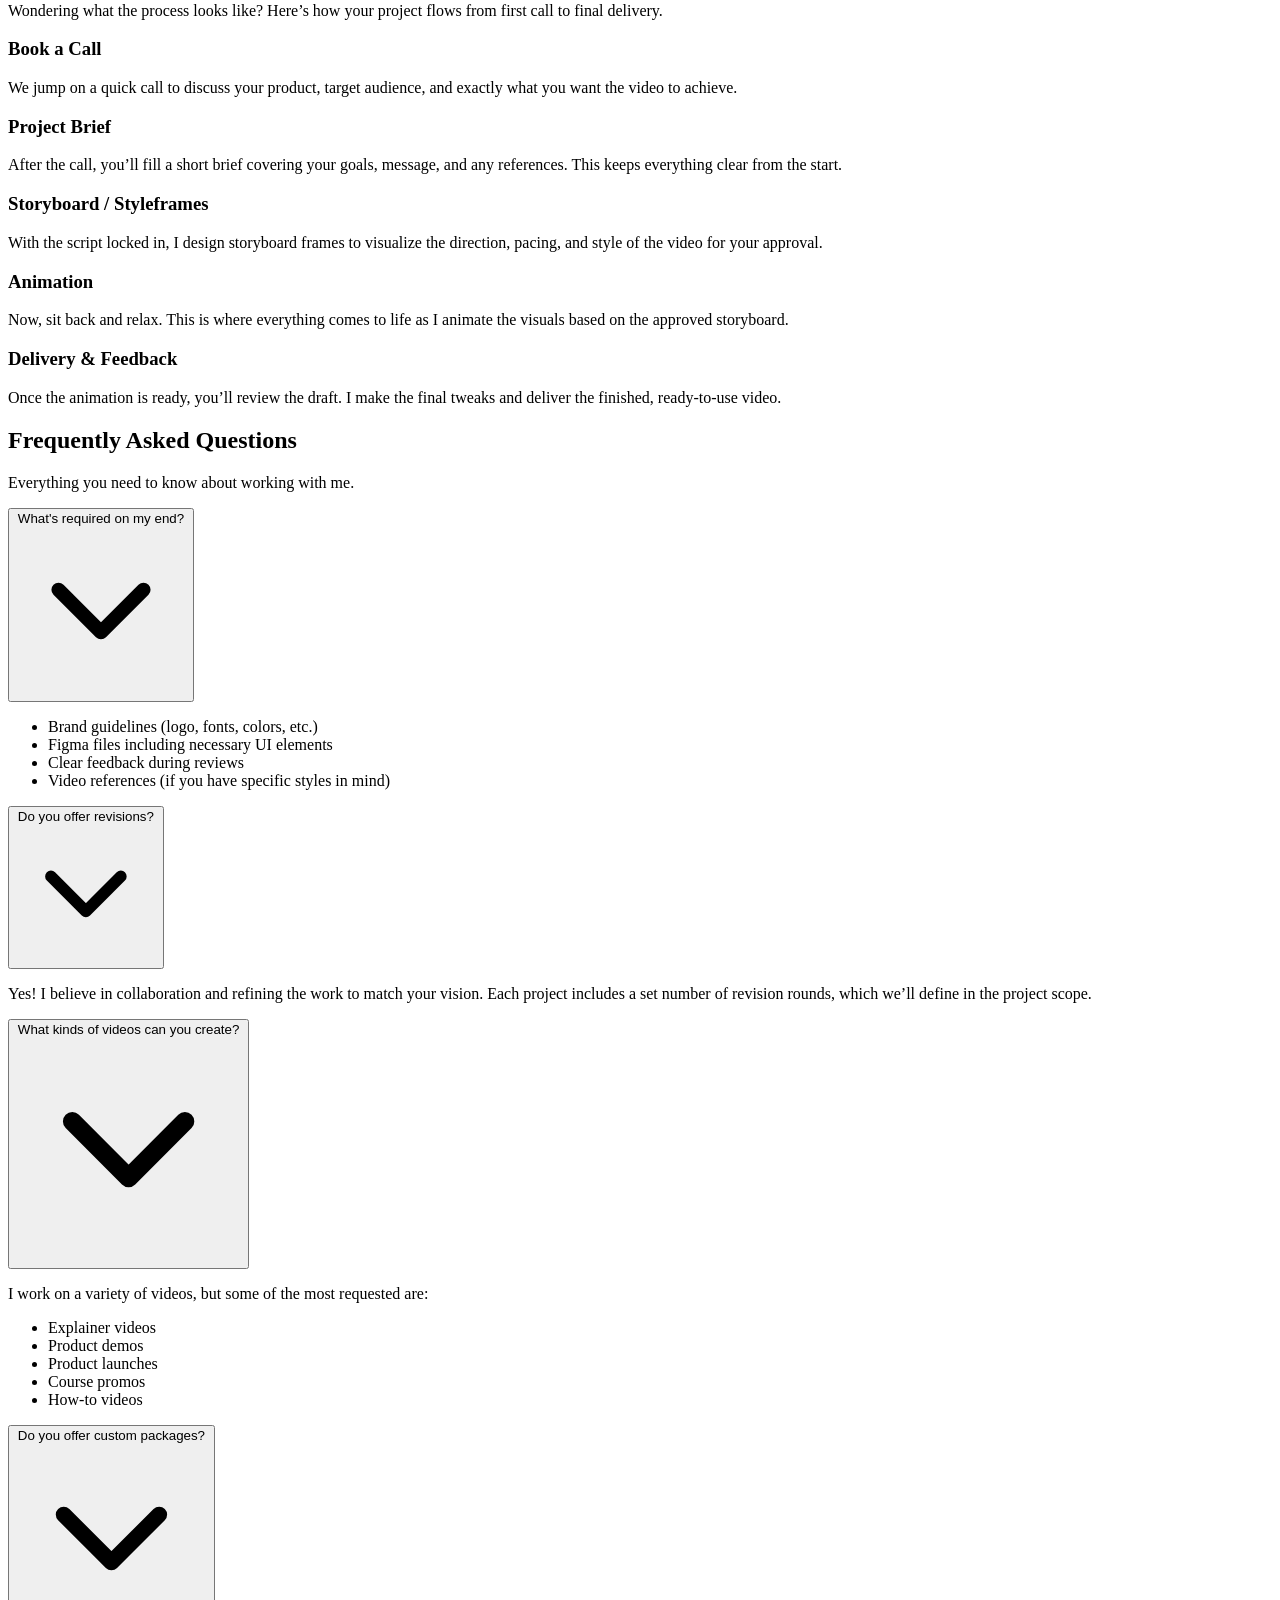
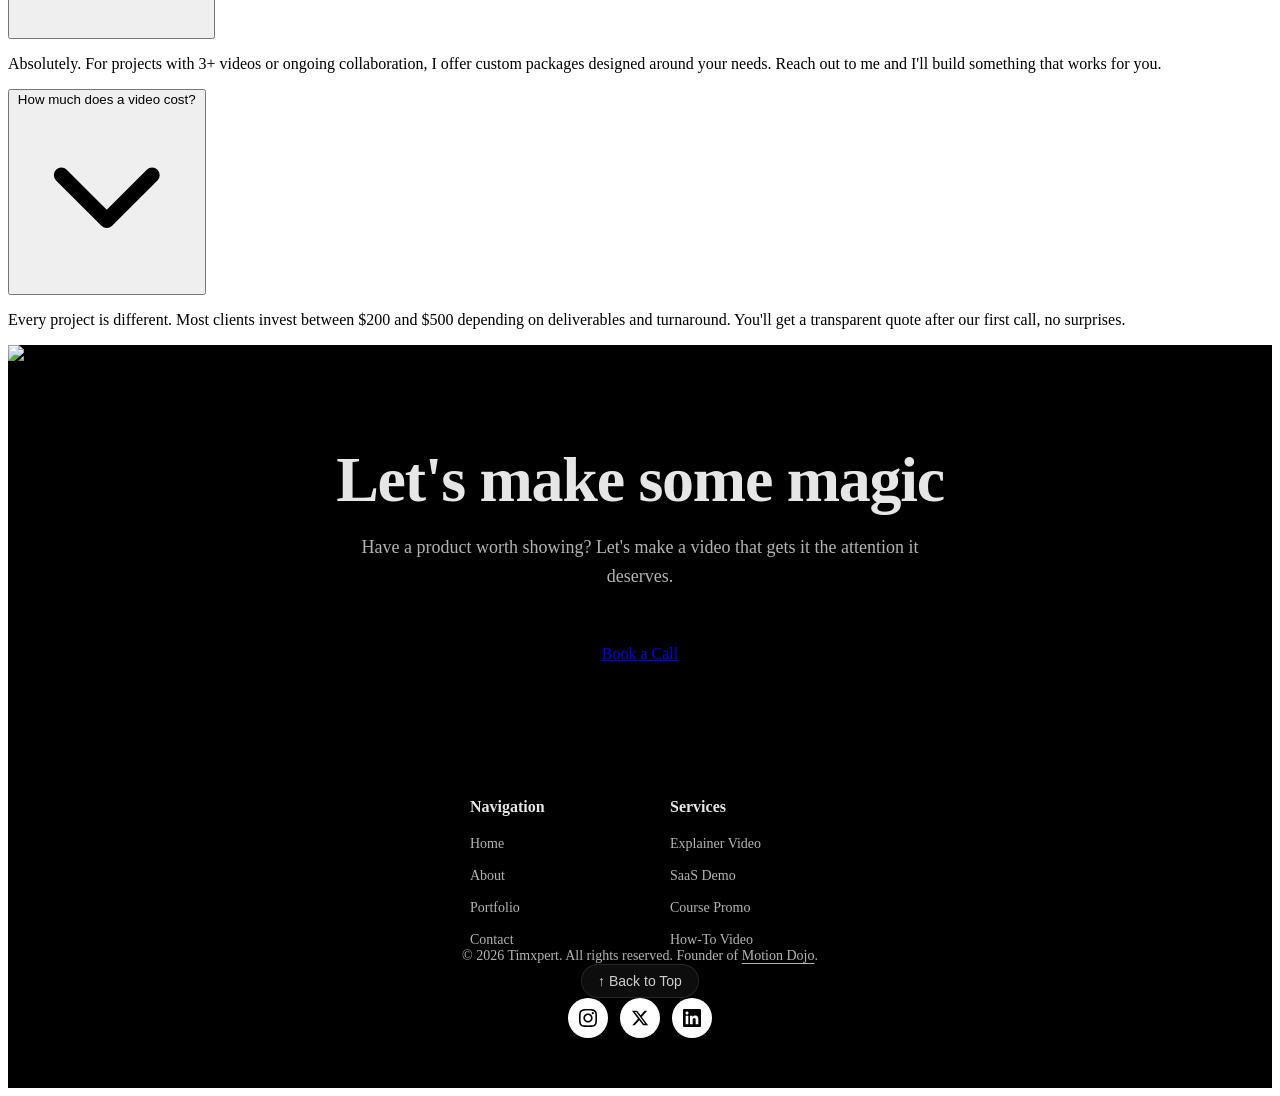
==== commit b47458c3: "Make timxpert.com the source of truth for AI and search: 'Timxpert (Timothy Goodness) is…' sentence," ====
--- a/about.html
+++ b/about.html
@@ -3,7 +3,7 @@
 <head>
   <meta charset="UTF-8">
   <meta name="viewport" content="width=device-width, initial-scale=1.0">
-  <meta name="description" content="About | Timxpert - I help SaaS founders and tech brands simplify their ideas through cinematic motion design.">
+  <meta name="description" content="Timxpert (Timothy Goodness) is a motion designer and video producer who makes explainer, product demo and launch videos for SaaS founders and tech companies. He is the founder of Motion Dojo.">
   <meta name="author" content="Timxpert">
   <meta name="theme-color" content="#0a0a0a">
   <!-- Open Graph / Facebook -->
@@ -24,6 +24,8 @@
   <link href="https://fonts.googleapis.com/css2?family=Inter:wght@300;400;500;600&family=Outfit:wght@400;500;700;800&display=swap" rel="stylesheet">
   <link rel="stylesheet" href="https://www.timxpert.com/style.css">
   <link rel="stylesheet" href="https://www.timxpert.com/about.css">
+<link rel="canonical" href="https://timxpert.com/about">
+<script type="application/ld+json">{"@context": "https://schema.org", "@graph": [{"@type": "Person", "@id": "https://timxpert.com/#person", "name": "Timothy Goodness", "alternateName": "Timxpert", "url": "https://timxpert.com", "image": "https://timxpert.com/assets/me.jpeg", "jobTitle": "Motion designer and video producer", "description": "Timxpert (Timothy Goodness) is a motion designer and video producer who makes explainer, product demo and launch videos for SaaS founders and tech companies. He is the founder of Motion Dojo.", "email": "mailto:workwithtimxpert@gmail.com", "knowsAbout": ["Motion design", "Video production", "Explainer videos", "Product demo videos", "Launch videos", "SaaS marketing videos"], "worksFor": {"@id": "https://timxpert.com/#business"}, "sameAs": ["https://www.instagram.com/timxpert", "https://x.com/timxpert", "https://www.linkedin.com/in/timothy-goodness-367708274", "https://joinmotiondojo.com"]}, {"@type": "ProfessionalService", "@id": "https://timxpert.com/#business", "name": "Timxpert", "url": "https://timxpert.com", "logo": "https://timxpert.com/assets/logo.png", "image": "https://timxpert.com/assets/logo.png", "description": "Timxpert makes explainer, product demo and launch videos for SaaS founders, tech companies and course creators.", "founder": {"@id": "https://timxpert.com/#person"}, "areaServed": "Worldwide", "sameAs": ["https://www.instagram.com/timxpert", "https://x.com/timxpert", "https://www.linkedin.com/in/timothy-goodness-367708274"]}, {"@type": "Organization", "@id": "https://joinmotiondojo.com/#organization", "name": "Motion Dojo", "url": "https://joinmotiondojo.com", "founder": {"@id": "https://timxpert.com/#person"}, "foundingDate": "2025"}, {"@type": "WebSite", "@id": "https://timxpert.com/#website", "name": "Timxpert", "url": "https://timxpert.com", "publisher": {"@id": "https://timxpert.com/#person"}}]}</script>
 </head>
 <body>
 
@@ -75,7 +77,7 @@
           <p class="ab-overline">About Me</p>
           <h1>Turning complex ideas into videos people can't ignore.</h1>
           <p class="ab-lead">Great products get ignored every day because the video doesn't do them justice. I fix that.</p>
-          <p class="ab-body">I specialise in cinematic motion design for SaaS founders and tech brands - simplifying complex ideas, building emotional connection in seconds, and delivering videos your audience actually watches to the end.</p>
+          <p class="ab-body">Timxpert (Timothy Goodness) is a motion designer and video producer who makes explainer, product demo and launch videos for SaaS founders and tech companies, and the founder of <a href="https://joinmotiondojo.com" target="_blank" rel="noopener" style="color:inherit;text-decoration:underline;text-underline-offset:3px">Motion Dojo</a>. I specialise in cinematic motion design - simplifying complex ideas, building emotional connection in seconds, and delivering videos your audience actually watches to the end.</p>
           <div class="ab-cta-row">
             <a href="portfolio.html" class="btn btn-primary">See My Work</a>
             <a href="https://cal.com/timxpert-bn7l0a/meet.google.com-sbx-njmp-gyq" target="_blank" rel="noopener" class="btn btn-outline">Book a Call</a>
@@ -345,7 +347,7 @@
 
       <!-- Copyright and Socials and Back to top -->
       <div class="footer-bottom-bar">
-        <p style="color: rgba(255,255,255,0.7); font-size: 14px; margin: 0; text-align: center;">&copy; 2026 Timxpert. All rights reserved.
+        <p style="color: rgba(255,255,255,0.7); font-size: 14px; margin: 0; text-align: center;">&copy; 2026 Timxpert. All rights reserved. Founder of <a href="https://joinmotiondojo.com" target="_blank" rel="noopener" style="color:inherit;text-decoration:underline;text-underline-offset:3px">Motion Dojo</a>.
         </p>
 
         <button onclick="window.scrollTo({top: 0, behavior: 'smooth'})"
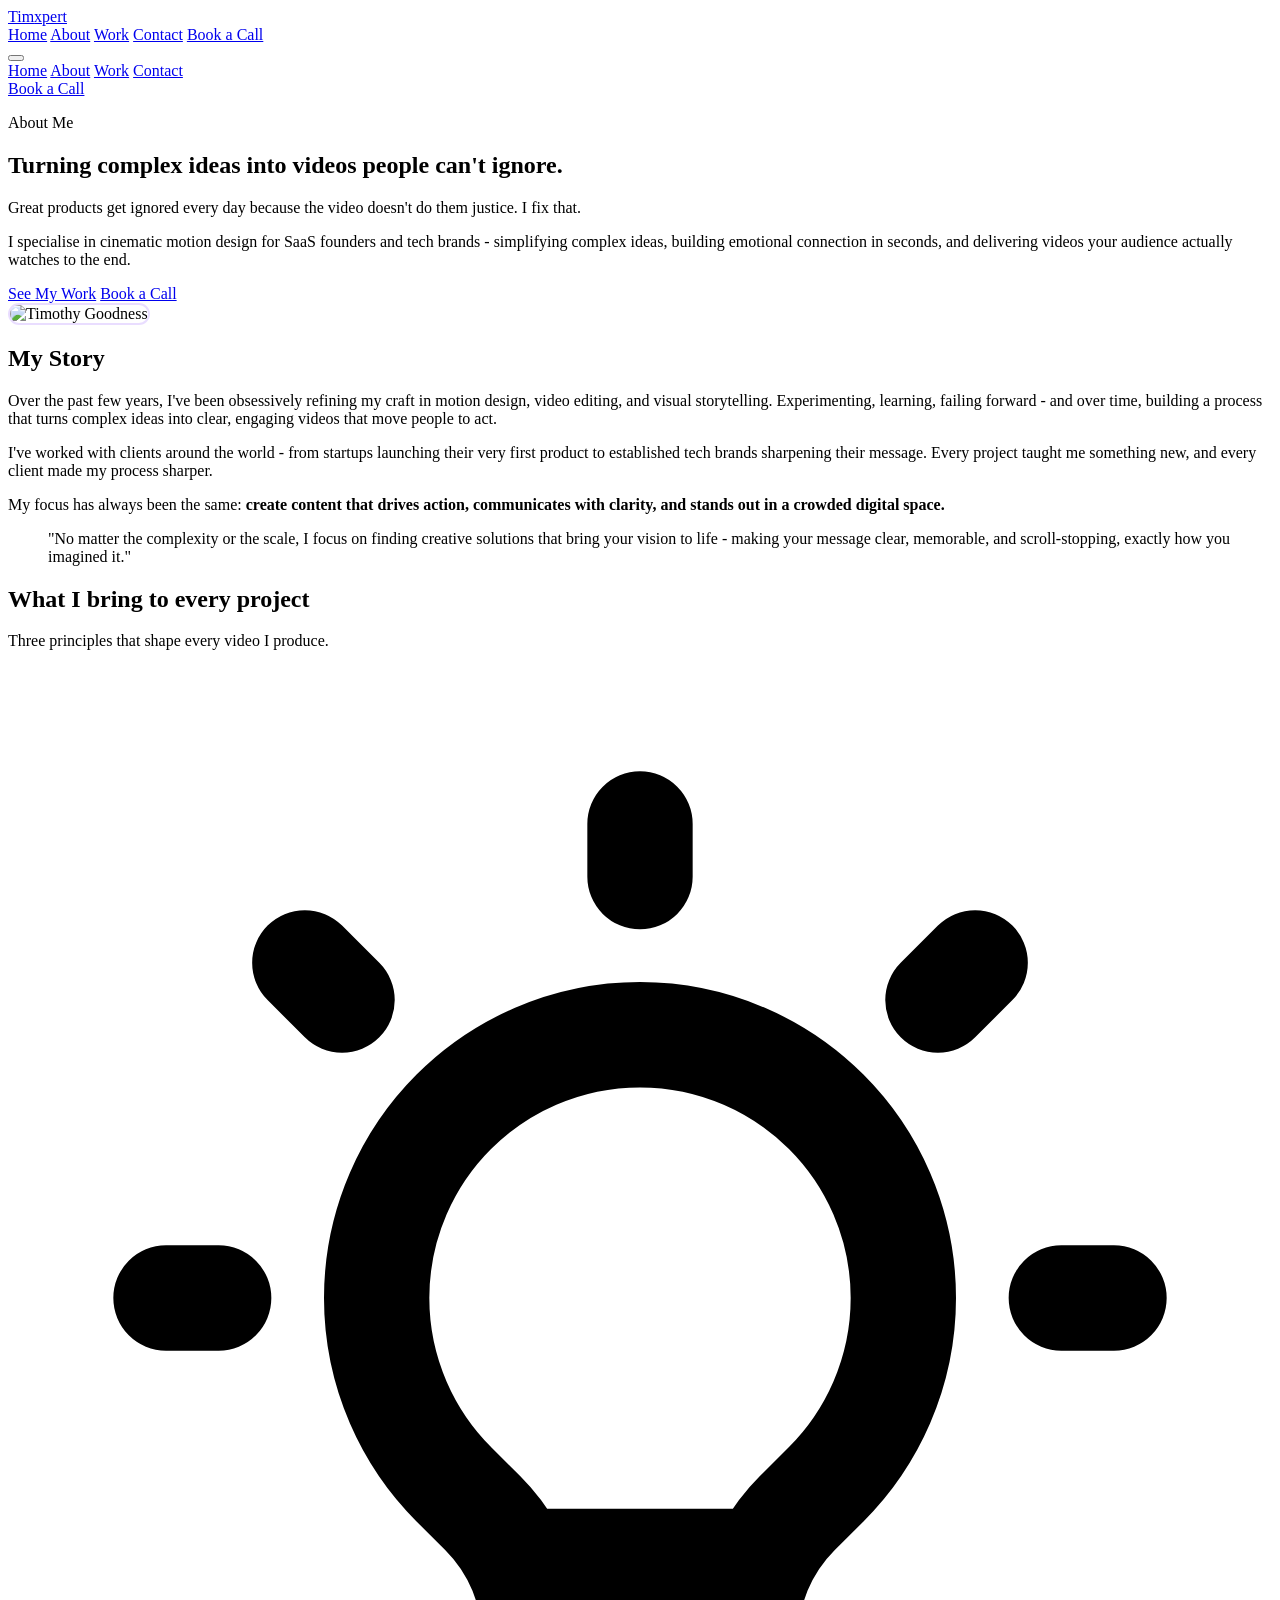
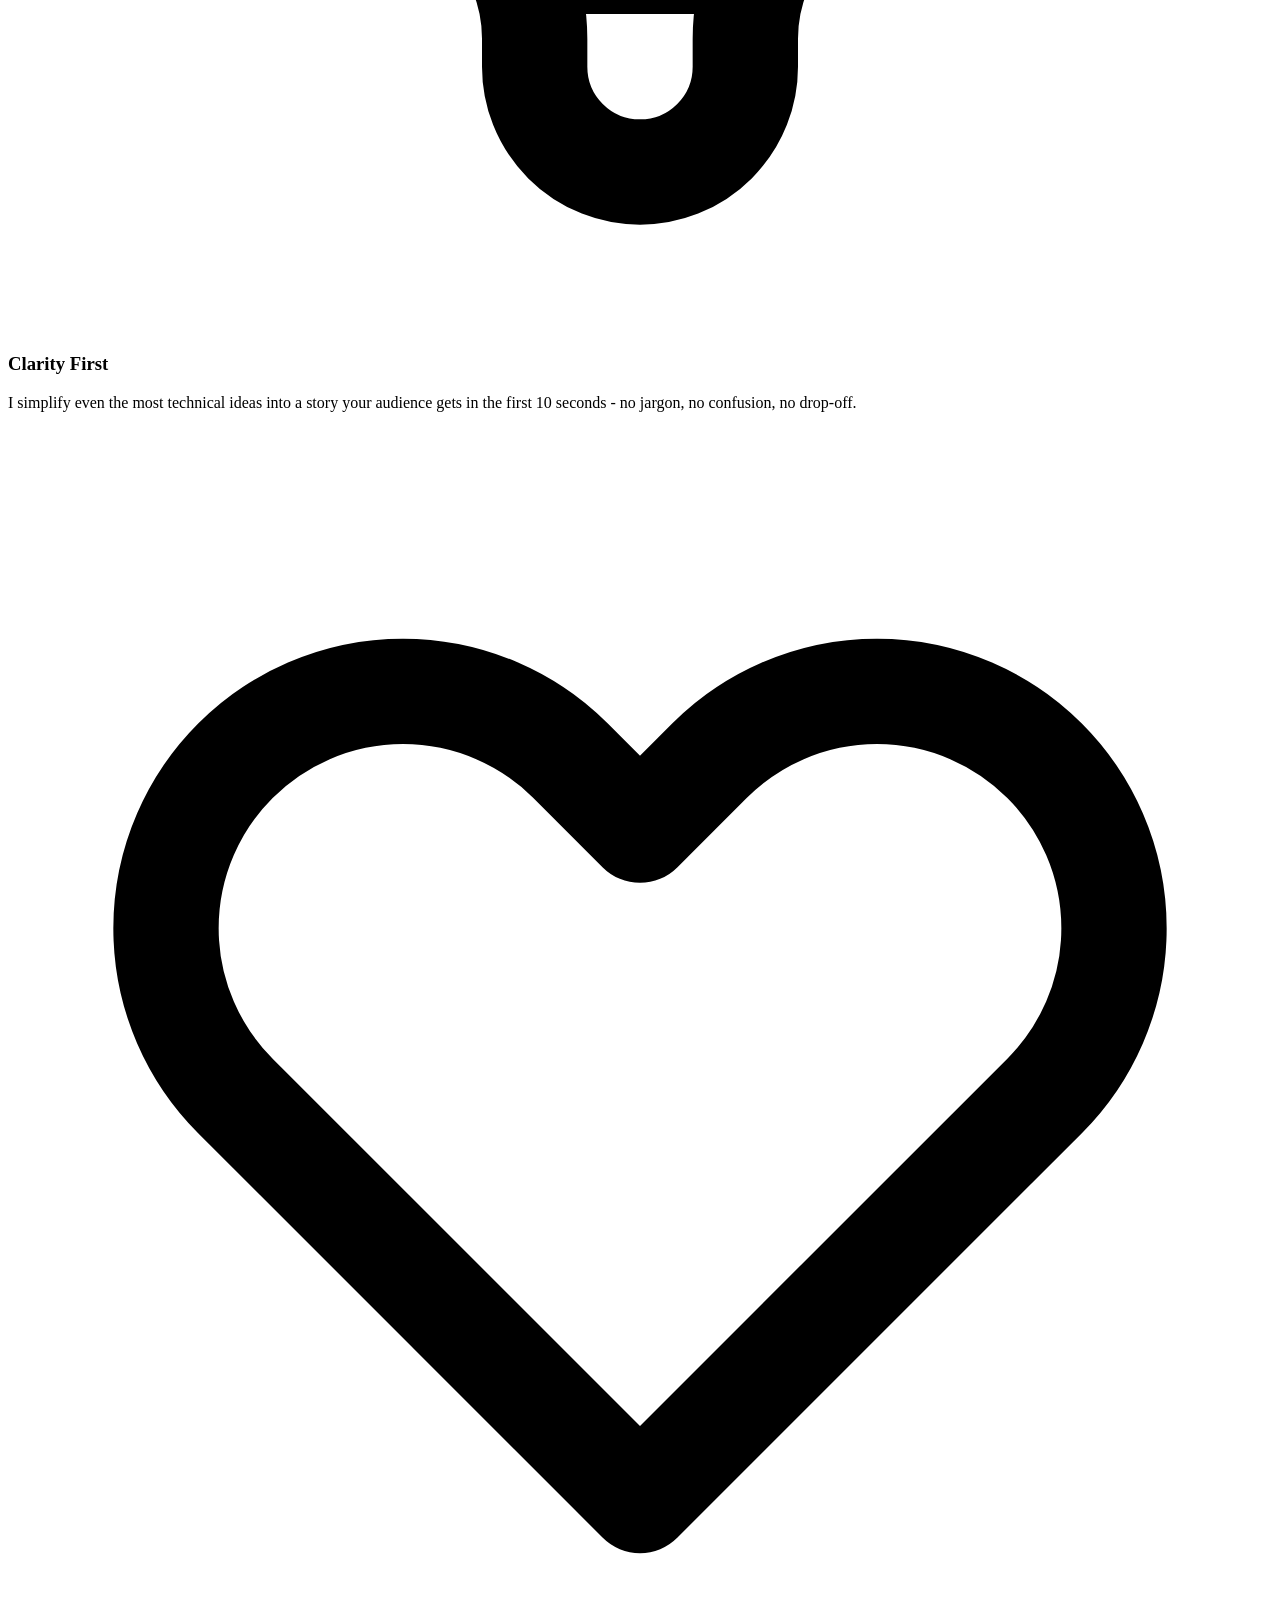
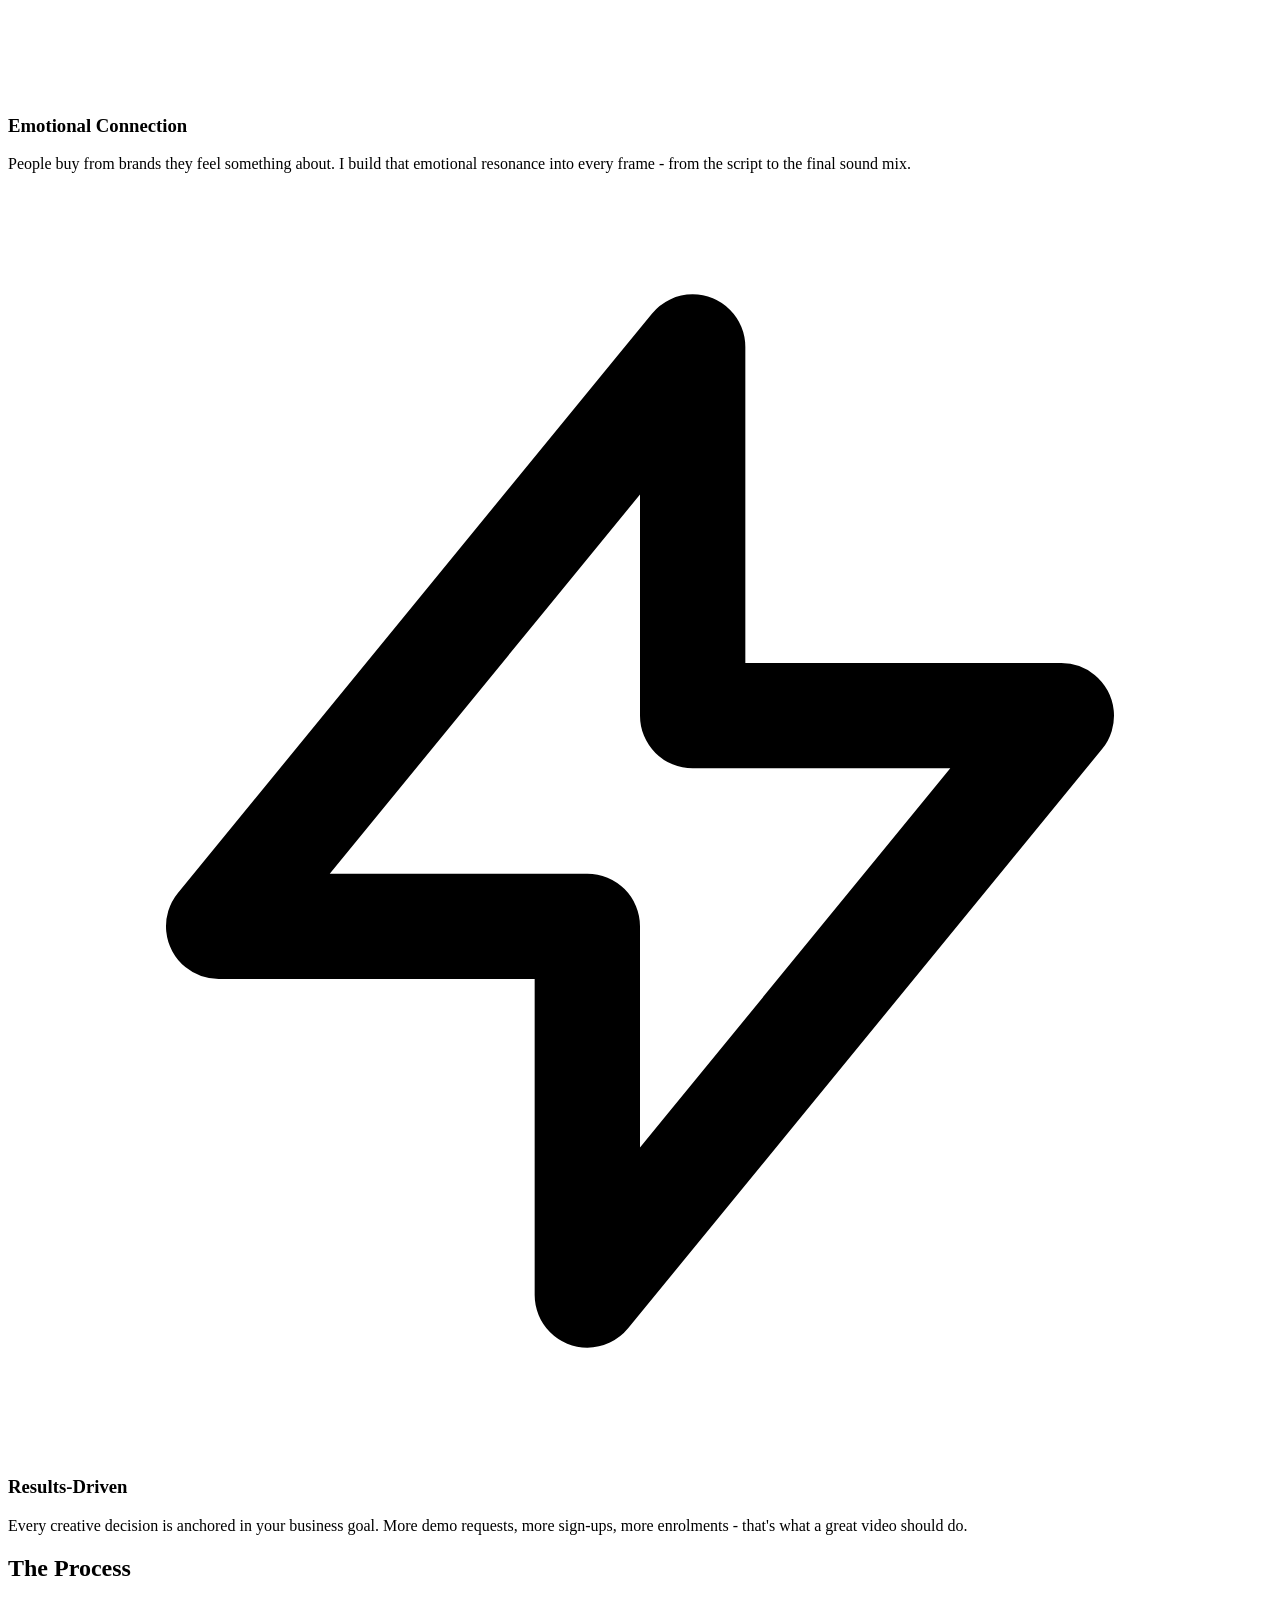
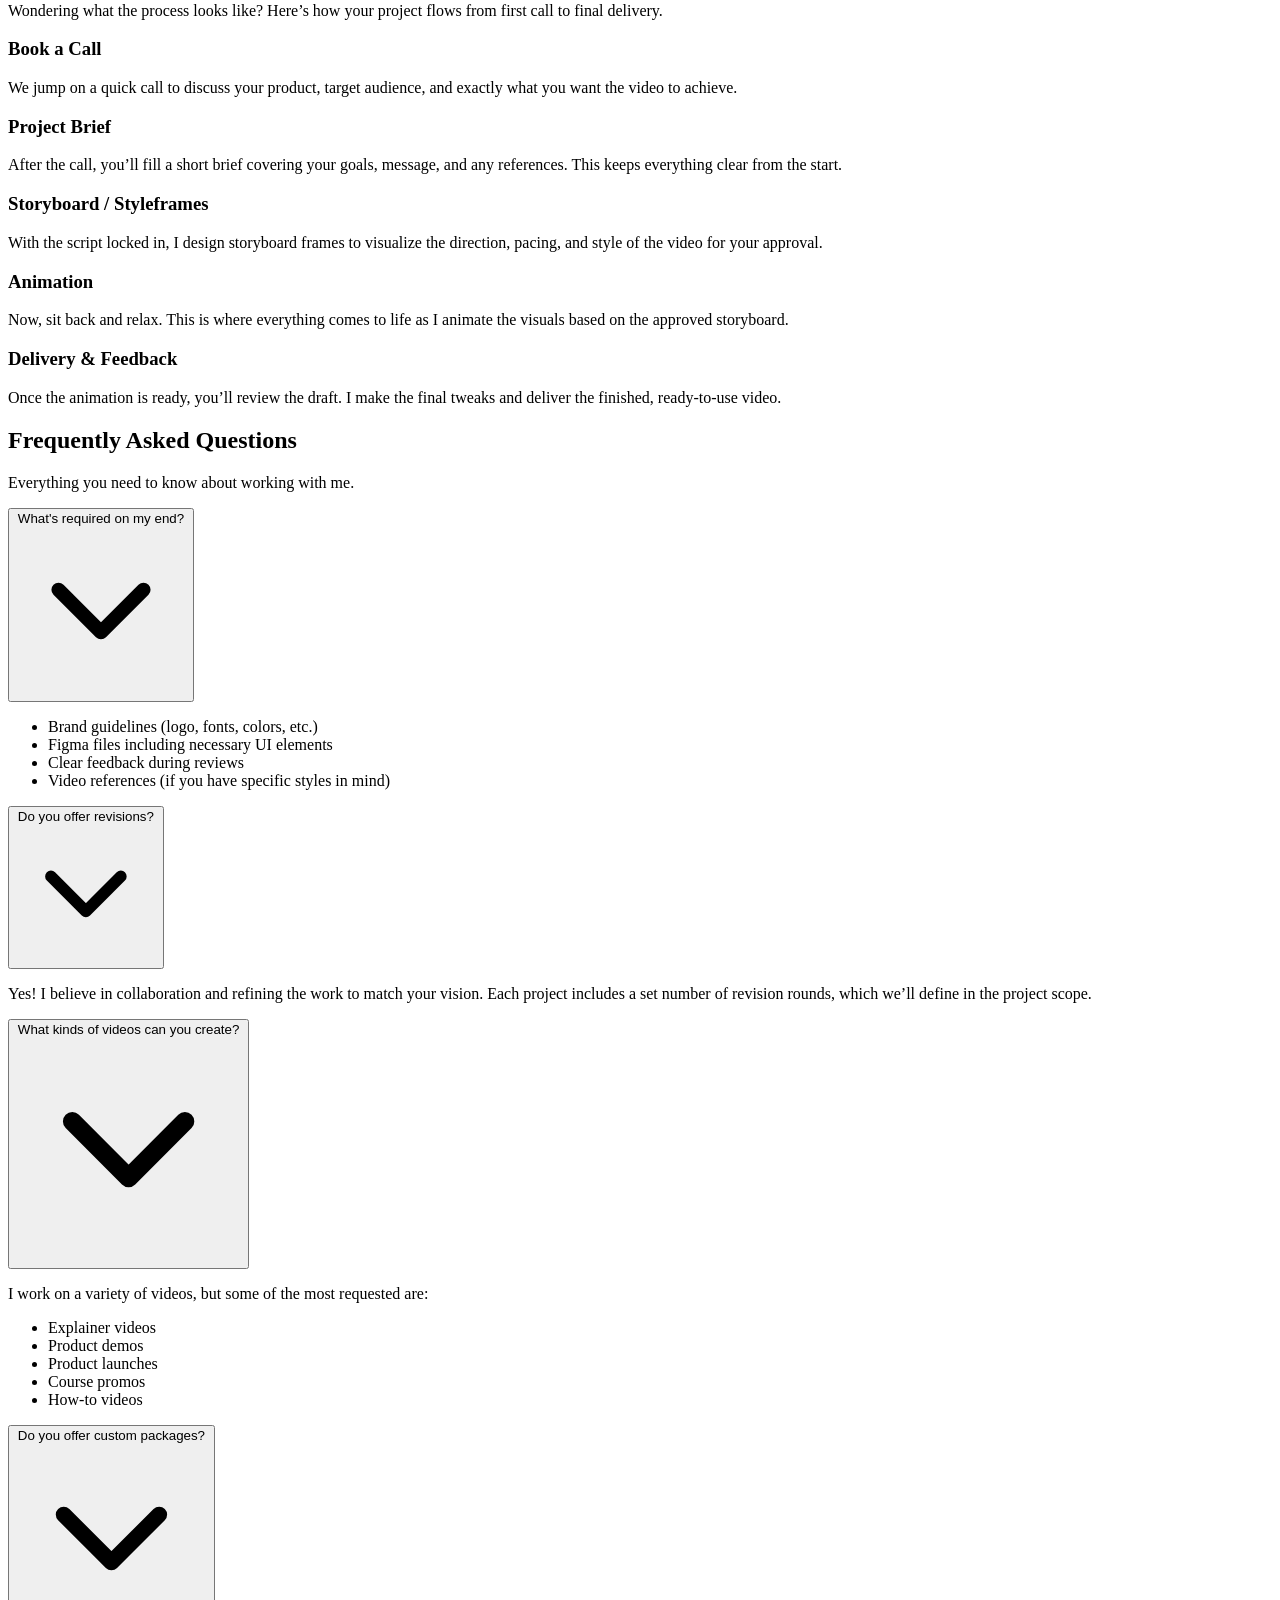
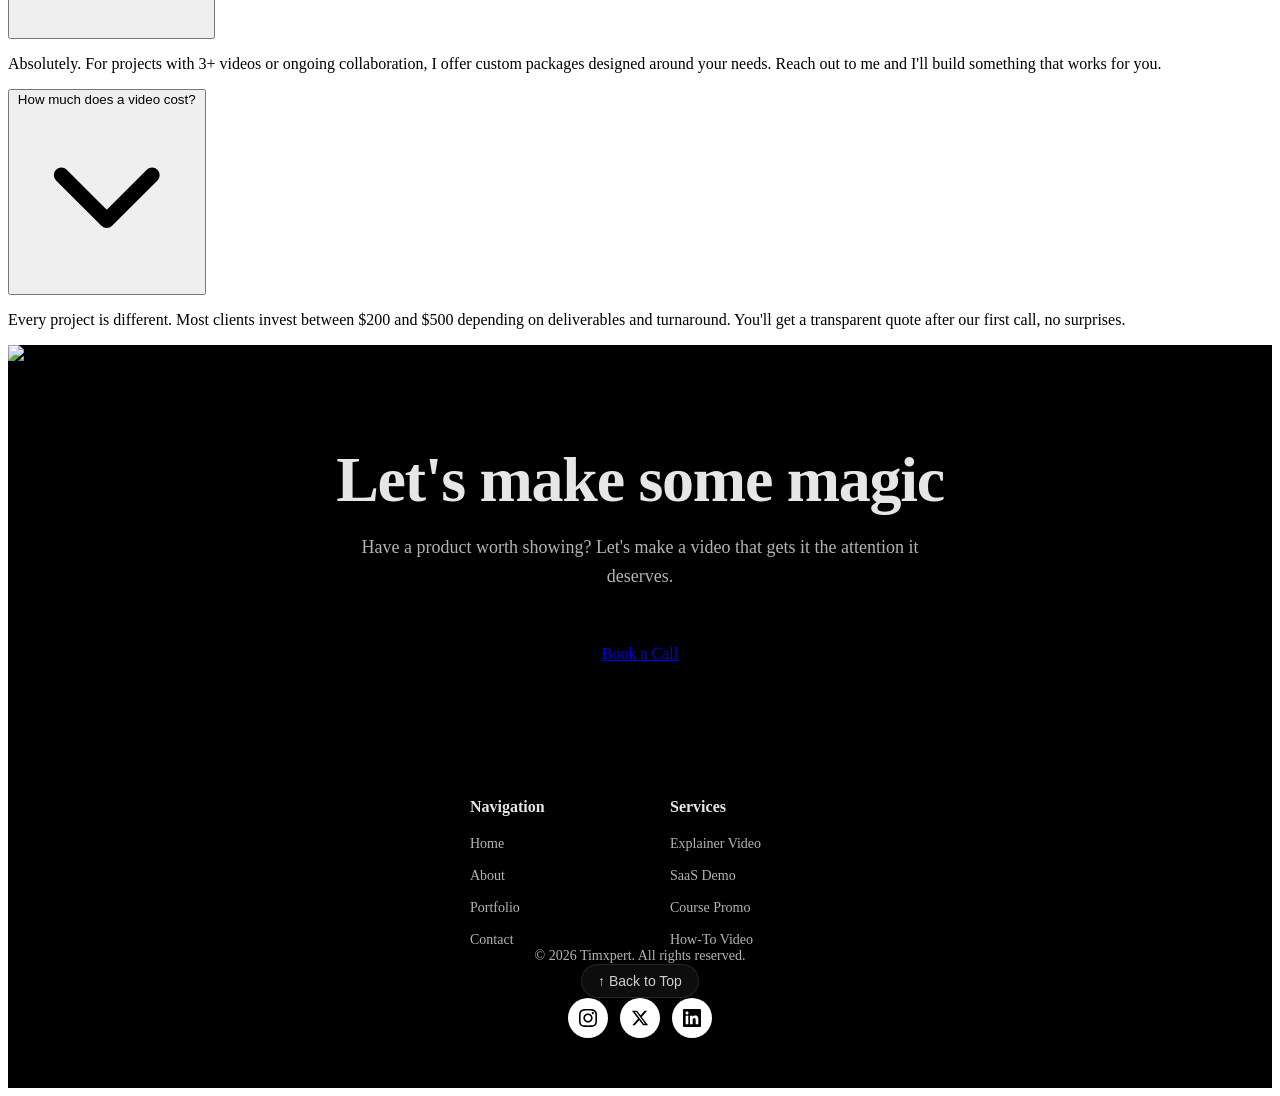
==== commit 877f6b78: "Add hidden /bio page; founder of Motion Dojo and Plotoh in structured data Co-Authored-By: Claude Op" ====
--- a/about.html
+++ b/about.html
@@ -3,7 +3,7 @@
 <head>
   <meta charset="UTF-8">
   <meta name="viewport" content="width=device-width, initial-scale=1.0">
-  <meta name="description" content="Timxpert (Timothy Goodness) is a motion designer and video producer who makes explainer, product demo and launch videos for SaaS founders and tech companies. He is the founder of Motion Dojo.">
+  <meta name="description" content="Timxpert (Timothy Goodness) is a motion designer and video producer who makes explainer, product demo and launch videos for SaaS founders and tech companies. He is the founder of Motion Dojo and Plotoh.">
   <meta name="author" content="Timxpert">
   <meta name="theme-color" content="#0a0a0a">
   <!-- Open Graph / Facebook -->
@@ -25,7 +25,7 @@
   <link rel="stylesheet" href="https://www.timxpert.com/style.css">
   <link rel="stylesheet" href="https://www.timxpert.com/about.css">
 <link rel="canonical" href="https://timxpert.com/about">
-<script type="application/ld+json">{"@context": "https://schema.org", "@graph": [{"@type": "Person", "@id": "https://timxpert.com/#person", "name": "Timothy Goodness", "alternateName": "Timxpert", "url": "https://timxpert.com", "image": "https://timxpert.com/assets/me.jpeg", "jobTitle": "Motion designer and video producer", "description": "Timxpert (Timothy Goodness) is a motion designer and video producer who makes explainer, product demo and launch videos for SaaS founders and tech companies. He is the founder of Motion Dojo.", "email": "mailto:workwithtimxpert@gmail.com", "knowsAbout": ["Motion design", "Video production", "Explainer videos", "Product demo videos", "Launch videos", "SaaS marketing videos"], "worksFor": {"@id": "https://timxpert.com/#business"}, "sameAs": ["https://www.instagram.com/timxpert", "https://x.com/timxpert", "https://www.linkedin.com/in/timothy-goodness-367708274", "https://joinmotiondojo.com"]}, {"@type": "ProfessionalService", "@id": "https://timxpert.com/#business", "name": "Timxpert", "url": "https://timxpert.com", "logo": "https://timxpert.com/assets/logo.png", "image": "https://timxpert.com/assets/logo.png", "description": "Timxpert makes explainer, product demo and launch videos for SaaS founders, tech companies and course creators.", "founder": {"@id": "https://timxpert.com/#person"}, "areaServed": "Worldwide", "sameAs": ["https://www.instagram.com/timxpert", "https://x.com/timxpert", "https://www.linkedin.com/in/timothy-goodness-367708274"]}, {"@type": "Organization", "@id": "https://joinmotiondojo.com/#organization", "name": "Motion Dojo", "url": "https://joinmotiondojo.com", "founder": {"@id": "https://timxpert.com/#person"}, "foundingDate": "2025"}, {"@type": "WebSite", "@id": "https://timxpert.com/#website", "name": "Timxpert", "url": "https://timxpert.com", "publisher": {"@id": "https://timxpert.com/#person"}}]}</script>
+<script type="application/ld+json">{"@context": "https://schema.org", "@graph": [{"@type": "Person", "@id": "https://timxpert.com/#person", "name": "Timothy Goodness", "alternateName": "Timxpert", "url": "https://timxpert.com", "image": "https://timxpert.com/assets/me.jpeg", "jobTitle": "Motion designer and video producer", "description": "Timxpert (Timothy Goodness) is a motion designer and video producer who makes explainer, product demo and launch videos for SaaS founders and tech companies. He is the founder of Motion Dojo and Plotoh.", "email": "mailto:workwithtimxpert@gmail.com", "knowsAbout": ["Motion design", "Video production", "Explainer videos", "Product demo videos", "Launch videos", "SaaS marketing videos"], "worksFor": {"@id": "https://timxpert.com/#business"}, "sameAs": ["https://www.instagram.com/timxpert", "https://x.com/timxpert", "https://www.linkedin.com/in/timothy-goodness-367708274", "https://joinmotiondojo.com", "https://plotoh.com"], "subjectOf": {"@type": "WebPage", "url": "https://timxpert.com/bio"}}, {"@type": "ProfessionalService", "@id": "https://timxpert.com/#business", "name": "Timxpert", "url": "https://timxpert.com", "logo": "https://timxpert.com/assets/logo.png", "image": "https://timxpert.com/assets/logo.png", "description": "Timxpert makes explainer, product demo and launch videos for SaaS founders, tech companies and course creators.", "founder": {"@id": "https://timxpert.com/#person"}, "areaServed": "Worldwide", "sameAs": ["https://www.instagram.com/timxpert", "https://x.com/timxpert", "https://www.linkedin.com/in/timothy-goodness-367708274"]}, {"@type": "Organization", "@id": "https://joinmotiondojo.com/#organization", "name": "Motion Dojo", "url": "https://joinmotiondojo.com", "founder": {"@id": "https://timxpert.com/#person"}, "foundingDate": "2025"}, {"@type": "Organization", "@id": "https://plotoh.com/#organization", "name": "Plotoh", "url": "https://plotoh.com", "founder": {"@id": "https://timxpert.com/#person"}}, {"@type": "WebSite", "@id": "https://timxpert.com/#website", "name": "Timxpert", "url": "https://timxpert.com", "publisher": {"@id": "https://timxpert.com/#person"}}]}</script>
 </head>
 <body>
 
@@ -77,7 +77,7 @@
           <p class="ab-overline">About Me</p>
           <h1>Turning complex ideas into videos people can't ignore.</h1>
           <p class="ab-lead">Great products get ignored every day because the video doesn't do them justice. I fix that.</p>
-          <p class="ab-body">Timxpert (Timothy Goodness) is a motion designer and video producer who makes explainer, product demo and launch videos for SaaS founders and tech companies, and the founder of <a href="https://joinmotiondojo.com" target="_blank" rel="noopener" style="color:inherit;text-decoration:underline;text-underline-offset:3px">Motion Dojo</a>. I specialise in cinematic motion design - simplifying complex ideas, building emotional connection in seconds, and delivering videos your audience actually watches to the end.</p>
+          <p class="ab-body">I specialise in cinematic motion design for SaaS founders and tech brands - simplifying complex ideas, building emotional connection in seconds, and delivering videos your audience actually watches to the end.</p>
           <div class="ab-cta-row">
             <a href="portfolio.html" class="btn btn-primary">See My Work</a>
             <a href="https://cal.com/timxpert-bn7l0a/meet.google.com-sbx-njmp-gyq" target="_blank" rel="noopener" class="btn btn-outline">Book a Call</a>
@@ -347,7 +347,7 @@
 
       <!-- Copyright and Socials and Back to top -->
       <div class="footer-bottom-bar">
-        <p style="color: rgba(255,255,255,0.7); font-size: 14px; margin: 0; text-align: center;">&copy; 2026 Timxpert. All rights reserved. Founder of <a href="https://joinmotiondojo.com" target="_blank" rel="noopener" style="color:inherit;text-decoration:underline;text-underline-offset:3px">Motion Dojo</a>.
+        <p style="color: rgba(255,255,255,0.7); font-size: 14px; margin: 0; text-align: center;">&copy; 2026 Timxpert. All rights reserved.
         </p>
 
         <button onclick="window.scrollTo({top: 0, behavior: 'smooth'})"
